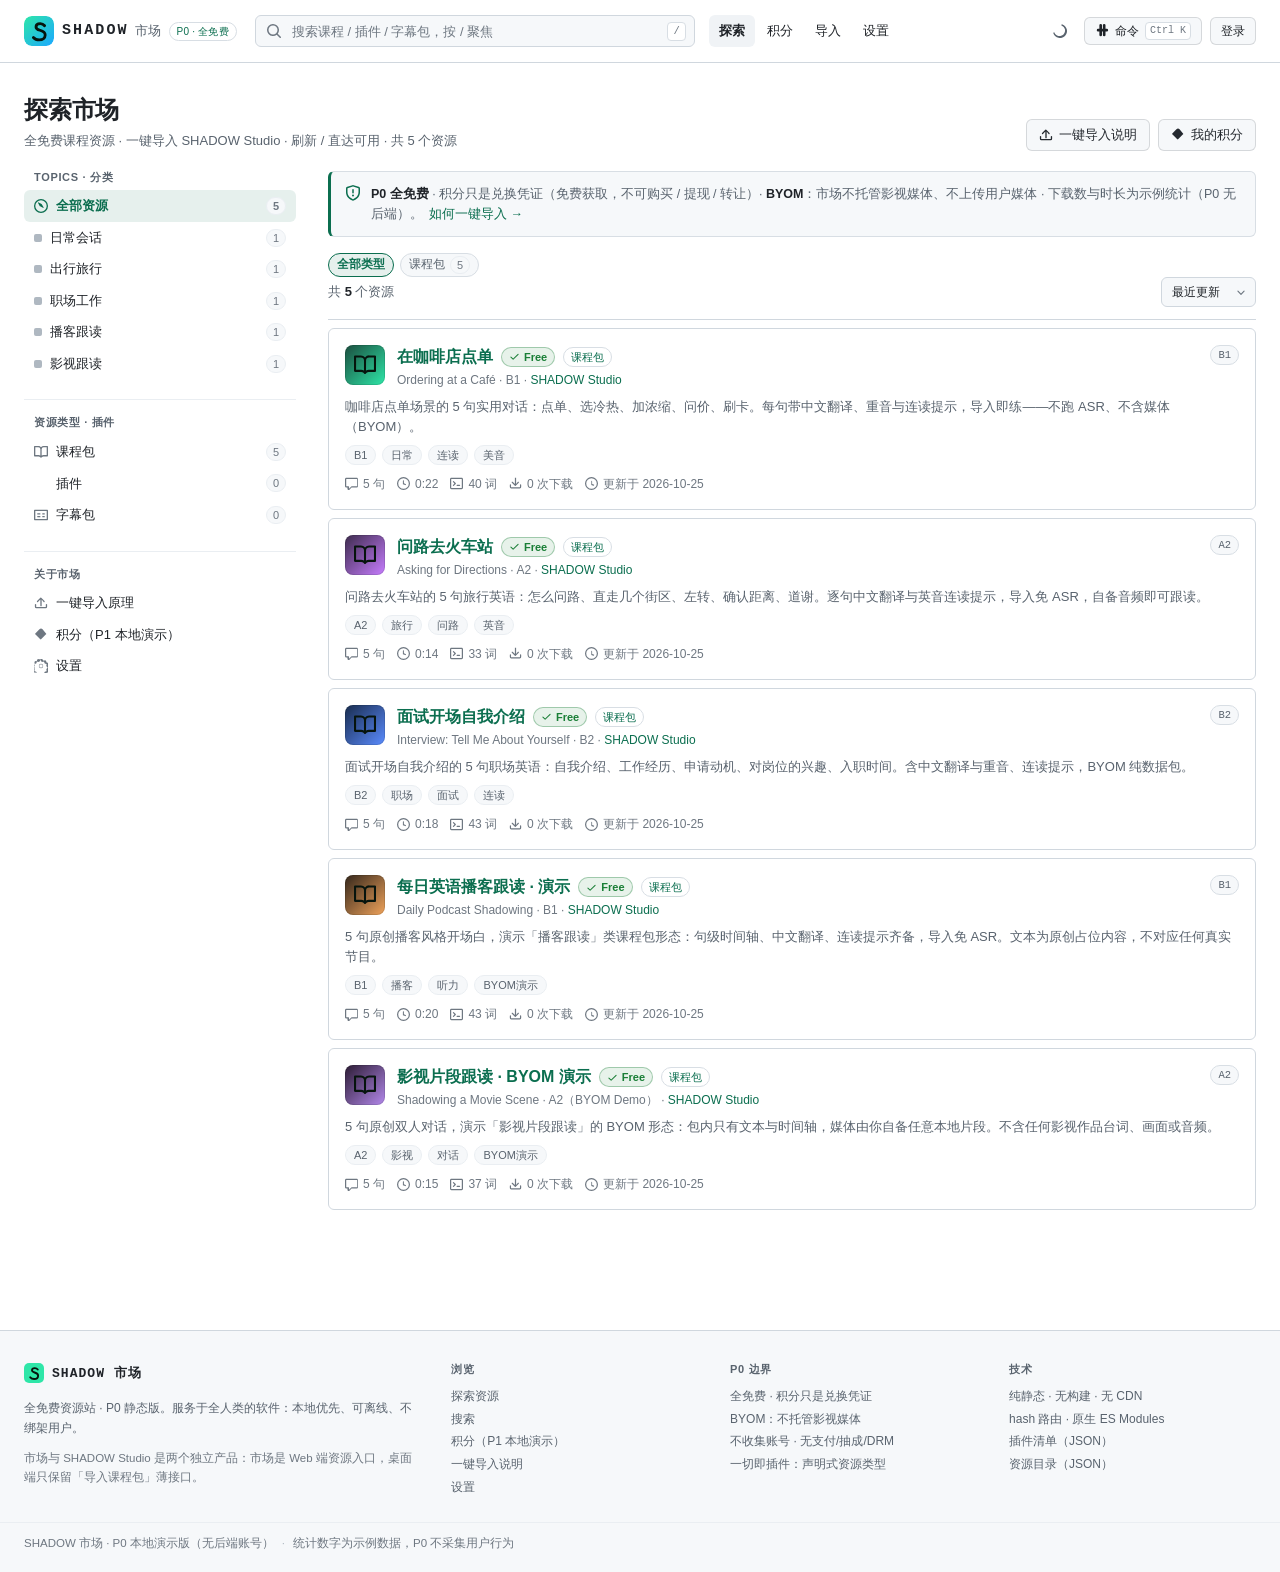
==== index.html @ 5894a4e9 "chore(market): 从 FOLLOWSPEAK master 6056def 迁移市场 P0 种子（独立仓库初始化）" ====
<!doctype html>
<html lang="zh-CN" data-theme="light" data-theme-pref="system">
<head>
  <meta charset="utf-8" />
  <meta name="viewport" content="width=device-width, initial-scale=1" />
  <title>SHADOW 市场 · 全免费课程资源站</title>
  <meta name="description" content="SHADOW 市场 P0：全免费的影子跟读课程包 / 插件 / 字幕包资源站。浏览、搜索、下载 .shadowcourse，一键导入 SHADOW Studio；BYOM 不含媒体；积分仅作兑换凭证，不可购买。" />
  <meta name="color-scheme" content="light dark" />
  <meta name="theme-color" content="#2EE6A8" />
  <link rel="icon" href="data:image/svg+xml,%3Csvg xmlns='http://www.w3.org/2000/svg' viewBox='0 0 32 32'%3E%3Crect width='32' height='32' rx='8' fill='%230d1117'/%3E%3Cpath d='M22 10.4a6 6 0 0 0-4.7-2.2c-2.6 0-4.5 1.4-4.5 3.4 0 2 1.5 2.8 4.2 3.6 3.3.9 5.6 2.1 5.6 5 0 3.2-2.7 5.3-6.4 5.3-2.6 0-4.8-1-6.2-2.6' stroke='%232EE6A8' stroke-width='3' fill='none' stroke-linecap='round'/%3E%3C/svg%3E" />

  <!-- 主题在首屏绘制前应用，避免闪烁（localStorage 无账号、仅本机） -->
  <script>
    (function () {
      var KEY = 'shadow.market.theme.v1';
      var pref = 'system';
      try { pref = localStorage.getItem(KEY) || 'system'; } catch (e) { /* 隐私模式忽略 */ }
      if (pref !== 'light' && pref !== 'dark' && pref !== 'system') pref = 'system';
      var dark = pref === 'dark' || (pref === 'system' && window.matchMedia && window.matchMedia('(prefers-color-scheme: dark)').matches);
      document.documentElement.dataset.theme = dark ? 'dark' : 'light';
      document.documentElement.dataset.themePref = pref;
    })();
  </script>

  <link rel="stylesheet" href="assets/styles/tokens.css" />
  <link rel="stylesheet" href="assets/styles/app.css" />
</head>
<body>
  <a class="skip-link" href="#main">跳到主内容</a>

  <header class="site-header">
    <div class="header-inner">
      <a class="brand" href="#/" aria-label="SHADOW 市场首页">
        <svg class="brand-mark" width="30" height="30" viewBox="0 0 32 32" aria-hidden="true" focusable="false">
          <defs>
            <linearGradient id="brand-grad" x1="0" y1="0" x2="1" y2="1">
              <stop offset="0" stop-color="#2EE6A8" />
              <stop offset="1" stop-color="#1BA8FF" />
            </linearGradient>
          </defs>
          <rect width="32" height="32" rx="8" fill="url(#brand-grad)" />
          <path d="M22 10.4a6 6 0 0 0-4.7-2.2c-2.6 0-4.5 1.4-4.5 3.4 0 2 1.5 2.8 4.2 3.6 3.3.9 5.6 2.1 5.6 5 0 3.2-2.7 5.3-6.4 5.3-2.6 0-4.8-1-6.2-2.6"
                stroke="#06140D" stroke-width="3" fill="none" stroke-linecap="round" />
        </svg>
        <span class="brand-word">SHADOW</span>
        <span class="brand-sub">市场</span>
        <span class="brand-chip">P0 · 全免费</span>
      </a>

      <form class="header-search" id="header-search-form" role="search" novalidate>
        <svg class="header-search-icon" width="16" height="16" viewBox="0 0 16 16" aria-hidden="true" focusable="false">
          <path fill="currentColor" d="M10.68 11.74a6 6 0 0 1-7.922-8.982 6 6 0 0 1 8.982 7.922l3.04 3.04a.749.749 0 0 1-.326 1.275.749.749 0 0 1-.734-.215ZM11.5 7a4.499 4.499 0 1 0-8.997 0A4.499 4.499 0 0 0 11.5 7Z"/>
        </svg>
        <label class="visually-hidden" for="global-search">搜索资源</label>
        <input id="global-search" class="header-search-input" type="search" name="q" placeholder="搜索课程 / 插件 / 字幕包，按 / 聚焦" autocomplete="off" spellcheck="false" data-testid="search-input" aria-describedby="search-kbd-hint" />
        <kbd class="header-search-kbd" id="search-kbd-hint">/</kbd>
      </form>

      <nav class="header-nav" aria-label="主导航">
        <a class="header-nav-link" href="#/" data-nav="home">探索</a>
        <a class="header-nav-link" href="#/points" data-nav="points">积分</a>
        <a class="header-nav-link" href="#/import" data-nav="import">导入</a>
        <a class="header-nav-link" href="#/settings" data-nav="settings">设置</a>
      </nav>

      <div class="header-actions">
        <button class="icon-btn" id="theme-toggle" type="button" title="切换深浅色外观" aria-label="切换深浅色外观" data-testid="theme-toggle"></button>
        <button class="btn btn-sm btn-command" id="open-palette" type="button" title="命令面板 (Ctrl+K)" aria-label="打开命令面板">
          <svg width="14" height="14" viewBox="0 0 16 16" aria-hidden="true" focusable="false"><path fill="currentColor" d="M6.5 0a1.5 1.5 0 0 1 1.5 1.5v4h1v-4A1.5 1.5 0 0 1 10.5 0 1.5 1.5 0 0 1 12 1.5v4h1.5a1.5 1.5 0 0 1 0 3H12v4a1.5 1.5 0 0 1-3 0v-4H8v4a1.5 1.5 0 0 1-3 0v-4H3.5a1.5 1.5 0 0 1 0-3H5v-4A1.5 1.5 0 0 1 6.5 0Z"/></svg>
          <span class="btn-command-label">命令</span>
          <kbd class="btn-kbd">Ctrl K</kbd>
        </button>
        <button class="btn btn-sm btn-login" id="login-btn" type="button" title="P1 将支持账户；当前为匿名设备本地演示">登录</button>
      </div>
    </div>
  </header>

  <div class="global-banner" id="global-banner" role="status" hidden></div>

  <main class="main" id="main" tabindex="-1">
    <div class="view" id="view" aria-live="polite" aria-busy="false"></div>
  </main>

  <footer class="site-footer">
    <div class="footer-inner">
      <div class="footer-brand">
        <a class="footer-brandline" href="#/">
          <svg width="20" height="20" viewBox="0 0 32 32" aria-hidden="true" focusable="false">
            <rect width="32" height="32" rx="8" fill="#2EE6A8" />
            <path d="M22 10.4a6 6 0 0 0-4.7-2.2c-2.6 0-4.5 1.4-4.5 3.4 0 2 1.5 2.8 4.2 3.6 3.3.9 5.6 2.1 5.6 5 0 3.2-2.7 5.3-6.4 5.3-2.6 0-4.8-1-6.2-2.6" stroke="#06140D" stroke-width="3" fill="none" stroke-linecap="round" />
          </svg>
          <span>SHADOW 市场</span>
        </a>
        <p class="footer-note">全免费资源站 · P0 静态版。服务于全人类的软件：本地优先、可离线、不绑架用户。</p>
        <p class="footer-note footer-note-dim">市场与 SHADOW Studio 是两个独立产品：市场是 Web 端资源入口，桌面端只保留「导入课程包」薄接口。</p>
      </div>
      <nav class="footer-col" aria-label="站内链接">
        <h2 class="footer-title">浏览</h2>
        <a href="#/">探索资源</a>
        <a href="#/search?q=">搜索</a>
        <a href="#/points">积分（P1 本地演示）</a>
        <a href="#/import">一键导入说明</a>
        <a href="#/settings">设置</a>
      </nav>
      <div class="footer-col">
        <h2 class="footer-title">P0 边界</h2>
        <span>全免费 · 积分只是兑换凭证</span>
        <span>BYOM：不托管影视媒体</span>
        <span>不收集账号 · 无支付/抽成/DRM</span>
        <span>一切即插件：声明式资源类型</span>
      </div>
      <div class="footer-col">
        <h2 class="footer-title">技术</h2>
        <span>纯静态 · 无构建 · 无 CDN</span>
        <span>hash 路由 · 原生 ES Modules</span>
        <a href="plugins/index.json">插件清单（JSON）</a>
        <a href="data/catalog.json">资源目录（JSON）</a>
      </div>
    </div>
    <div class="footer-bottom">
      <span>SHADOW 市场 · P0 本地演示版（无后端账号）</span>
      <span class="footer-sep">·</span>
      <span>统计数字为示例数据，P0 不采集用户行为</span>
    </div>
  </footer>

  <div class="toast-region" id="toast-region" aria-live="polite" aria-atomic="false"></div>
  <div id="palette-root"></div>
  <div id="modal-root"></div>

  <noscript>
    <div class="noscript">SHADOW 市场需要 JavaScript 才能浏览资源。请启用 JavaScript，或用 <code>node market/serve.mjs</code> 本地启动后访问。</div>
  </noscript>

  <script type="module" src="assets/js/app.js"></script>
</body>
</html>
---- assets/styles/tokens.css ----
/* ==========================================================================
   SHADOW 市场 · Design Tokens
   学习 GitHub 的网页设计逻辑（信息架构 / 中性色阶 / 边框分层 / 14px 基准），
   品牌强调色延续 SHADOW 青绿（#2EE6A8），用 --brand 只在标识/高亮点缀出现，
   正文链接与按钮用可读性更高的 --accent（浅色主题加深、深色主题提亮）。
   ========================================================================== */

:root {
  color-scheme: light;

  /* 品牌 */
  --brand: #2EE6A8;
  --brand-deep: #17a97c;
  --brand-soft: rgba(46, 230, 168, 0.14);
  --accent: #0b6e4f;
  --accent-strong: #08583f;
  --accent-fg: #ffffff;
  --accent-muted: rgba(11, 110, 79, 0.1);

  /* 中性色阶（GitHub 式分层：canvas → subtle → surface → border） */
  --canvas: #ffffff;
  --canvas-subtle: #f6f8fa;
  --canvas-inset: #f0f3f6;
  --surface: #ffffff;
  --surface-2: #f6f8fa;
  --surface-hover: #eef1f4;
  --overlay: rgba(31, 35, 40, 0.48);

  --border: #d0d7de;
  --border-muted: #d8dee4;
  --border-subtle: #eaeef2;
  --border-strong: #afb8c1;

  --fg: #1f2328;
  --fg-muted: #59636e;
  --fg-subtle: #6e7781;
  --fg-on-emphasis: #ffffff;
  --fg-inverse: #ffffff;

  /* 语义色 */
  --success: #1a7f37;
  --success-soft: rgba(26, 127, 55, 0.1);
  --danger: #cf222e;
  --danger-soft: rgba(207, 34, 46, 0.08);
  --danger-border: rgba(207, 34, 46, 0.4);
  --attention: #9a6700;
  --attention-soft: #fff8c5;
  --info: #0969da;
  --info-soft: rgba(9, 105, 218, 0.08);

  /* 强调按钮（浅色主题用深绿底白字，保证 4.5:1 对比度） */
  --btn-primary-bg: #117a58;
  --btn-primary-bg-hover: #0b6347;
  --btn-primary-fg: #ffffff;
  --btn-bg: #f6f8fa;
  --btn-bg-hover: #eef1f4;
  --btn-fg: #24292f;
  --btn-border: rgba(31, 35, 40, 0.15);
  --btn-danger-bg: #cf222e;
  --btn-danger-hover: #a40e26;

  /* 排版 */
  --font-sans: -apple-system, BlinkMacSystemFont, "Segoe UI", "Noto Sans SC", "PingFang SC", "Hiragino Sans GB", "Microsoft YaHei", "Helvetica Neue", Arial, sans-serif;
  --font-mono: "Cascadia Mono", "SFMono-Regular", "SF Mono", Consolas, "Liberation Mono", Menlo, "Noto Sans Mono CJK SC", monospace;
  --font-size-base: 14px;
  --font-size-small: 12px;
  --font-size-xs: 11px;
  --font-size-h1: 26px;
  --font-size-h2: 20px;
  --font-size-h3: 16px;
  --line-height: 1.5;
  --line-height-relaxed: 1.65;

  /* 间距 / 圆角 / 阴影 */
  --space-1: 4px;
  --space-2: 8px;
  --space-3: 12px;
  --space-4: 16px;
  --space-5: 24px;
  --space-6: 32px;
  --space-7: 48px;
  --radius-sm: 4px;
  --radius: 6px;
  --radius-lg: 10px;
  --radius-pill: 999px;
  --shadow-sm: 0 1px 0 rgba(31, 35, 40, 0.04);
  --shadow-card: 0 1px 0 rgba(31, 35, 40, 0.04);
  --shadow-pop: 0 8px 24px rgba(66, 74, 83, 0.16), 0 1px 2px rgba(31, 35, 40, 0.12);
  --shadow-modal: 0 16px 48px rgba(31, 35, 40, 0.28);

  /* 布局 */
  --container: 1280px;
  --header-h: 62px;
  --sidebar-w: 272px;
  --aside-w: 296px;
  --focus-ring: 0 0 0 3px rgba(46, 230, 168, 0.42);
  --focus-ring-accent: 0 0 0 3px rgba(11, 110, 79, 0.25);
  --transition: 120ms ease;
  --z-header: 30;
  --z-toast: 80;
  --z-modal: 90;
  --z-palette: 100;
}

:root[data-theme="dark"] {
  color-scheme: dark;

  --brand: #2EE6A8;
  --brand-deep: #48f0b8;
  --brand-soft: rgba(46, 230, 168, 0.16);
  --accent: #2EE6A8;
  --accent-strong: #7bf2ca;
  --accent-fg: #06140d;
  --accent-muted: rgba(46, 230, 168, 0.1);

  --canvas: #0d1117;
  --canvas-subtle: #010409;
  --canvas-inset: #010409;
  --surface: #161b22;
  --surface-2: #1c2128;
  --surface-hover: #21262d;
  --overlay: rgba(1, 4, 9, 0.72);

  --border: #30363d;
  --border-muted: #3d444d;
  --border-subtle: #21262d;
  --border-strong: #6e7681;

  --fg: #e6edf3;
  --fg-muted: #9198a1;
  --fg-subtle: #7d8590;
  --fg-on-emphasis: #ffffff;

  --success: #3fb950;
  --success-soft: rgba(63, 185, 80, 0.12);
  --danger: #f85149;
  --danger-soft: rgba(248, 81, 73, 0.1);
  --danger-border: rgba(248, 81, 73, 0.4);
  --attention: #d29922;
  --attention-soft: rgba(187, 128, 9, 0.12);
  --info: #58a6ff;
  --info-soft: rgba(56, 139, 253, 0.12);

  --btn-primary-bg: #2EE6A8;
  --btn-primary-bg-hover: #6df0c6;
  --btn-primary-fg: #06140d;
  --btn-bg: #21262d;
  --btn-bg-hover: #30363d;
  --btn-fg: #e6edf3;
  --btn-border: rgba(240, 246, 252, 0.1);
  --btn-danger-bg: #da3633;
  --btn-danger-hover: #f85149;

  --shadow-card: 0 0 0 0 transparent;
  --shadow-pop: 0 8px 24px rgba(1, 4, 9, 0.7), 0 0 0 1px rgba(48, 54, 61, 0.6);
  --shadow-modal: 0 16px 56px rgba(1, 4, 9, 0.85), 0 0 0 1px #30363d;
  --focus-ring: 0 0 0 3px rgba(46, 230, 168, 0.35);
  --focus-ring-accent: 0 0 0 3px rgba(46, 230, 168, 0.3);
}

@media (prefers-reduced-motion: reduce) {
  :root { --transition: 0ms; }
}
---- assets/styles/app.css ----
/* ==========================================================================
   SHADOW 市场 · 应用样式
   信息架构参考 GitHub：中性色分层、细边框、14px 基准、列表式资源卡、
   详情页 Tabs + About 侧栏、设置页左侧分组导航、命令面板、深浅色。
   品牌青绿（--brand）只做标识与高亮点缀，正文强调色用 --accent 保证对比度。
   ========================================================================== */

/* ---------- 基础 ---------- */
*, *::before, *::after { box-sizing: border-box; }

html { -webkit-text-size-adjust: 100%; }

body {
  margin: 0;
  background: var(--canvas);
  color: var(--fg);
  font-family: var(--font-sans);
  font-size: var(--font-size-base);
  line-height: var(--line-height);
  -webkit-font-smoothing: antialiased;
  text-rendering: optimizeLegibility;
  min-height: 100vh;
  display: flex;
  flex-direction: column;
}

h1, h2, h3, h4, h5, h6 { margin: 0; font-weight: 600; line-height: 1.25; }
p { margin: 0; }
ul, ol { margin: 0; }
a { color: var(--accent); text-decoration: none; }
a:hover { text-decoration: underline; }
button, input, select, textarea { font-family: inherit; font-size: inherit; color: inherit; }
button { cursor: pointer; }
img, svg { vertical-align: middle; }
code, pre, kbd, samp { font-family: var(--font-mono); }
hr { border: 0; border-top: 1px solid var(--border); margin: 24px 0; }

:focus-visible {
  outline: 2px solid var(--accent);
  outline-offset: 2px;
  border-radius: 2px;
}
::selection { background: var(--brand-soft); color: var(--fg); }

.visually-hidden {
  position: absolute !important;
  width: 1px; height: 1px;
  padding: 0; margin: -1px;
  overflow: hidden; clip: rect(0 0 0 0);
  white-space: nowrap; border: 0;
}

.skip-link {
  position: fixed;
  left: 12px;
  top: -48px;
  z-index: 200;
  padding: 8px 14px;
  border-radius: var(--radius);
  background: var(--accent);
  color: var(--accent-fg);
  font-size: 13px;
  font-weight: 600;
  transition: top var(--transition);
}
.skip-link:focus { top: 10px; text-decoration: none; }

.mono { font-family: var(--font-mono); }
.muted { color: var(--fg-muted); }
.subtle { color: var(--fg-subtle); }
.nowrap { white-space: nowrap; }
.break { overflow-wrap: anywhere; }
.row { display: flex; align-items: center; gap: 8px; flex-wrap: wrap; }
.spacer { flex: 1 1 auto; }
.stack { display: flex; flex-direction: column; gap: var(--space-3); }
.hidden { display: none !important; }

.kbd {
  display: inline-block;
  min-width: 18px;
  padding: 0 5px;
  border: 1px solid var(--border-muted);
  border-bottom-width: 2px;
  border-radius: var(--radius-sm);
  background: var(--surface-2);
  color: var(--fg-muted);
  font-family: var(--font-mono);
  font-size: 11px;
  line-height: 18px;
  text-align: center;
}

.icon { display: inline-flex; flex: 0 0 auto; }
.icon svg { display: block; }

/* ---------- 顶部导航 ---------- */
.site-header {
  position: sticky;
  top: 0;
  z-index: var(--z-header);
  background: var(--canvas);
  border-bottom: 1px solid var(--border);
}

.header-inner {
  max-width: var(--container);
  margin: 0 auto;
  padding: 0 24px;
  height: var(--header-h);
  display: flex;
  align-items: center;
  gap: 14px;
  min-width: 0;
}

.brand {
  display: flex;
  align-items: center;
  gap: 8px;
  flex: 0 0 auto;
  color: var(--fg);
  text-decoration: none;
  border-radius: var(--radius);
  padding: 4px;
  margin-left: -4px;
}
.brand:hover { text-decoration: none; background: var(--surface-hover); }
.brand-mark { display: block; border-radius: 8px; }
.brand-word {
  font-family: var(--font-mono);
  font-size: 15px;
  font-weight: 700;
  letter-spacing: 0.14em;
}
.brand-sub { font-size: 13px; color: var(--fg-muted); margin-left: -2px; }
.brand-chip {
  font-size: 10px;
  font-weight: 500;
  letter-spacing: 0.02em;
  color: var(--accent);
  border: 1px solid var(--border-muted);
  border-radius: var(--radius-pill);
  padding: 1px 7px;
  white-space: nowrap;
}

.header-search {
  flex: 1 1 300px;
  min-width: 0;
  max-width: 440px;
  display: flex;
  align-items: center;
  gap: 8px;
  height: 32px;
  padding: 0 8px 0 10px;
  border: 1px solid var(--border);
  border-radius: var(--radius);
  background: var(--surface-2);
  transition: border-color var(--transition), background var(--transition), box-shadow var(--transition);
}
.header-search:focus-within {
  border-color: var(--accent);
  background: var(--surface);
  box-shadow: var(--focus-ring-accent);
}
.header-search-icon { color: var(--fg-subtle); flex: 0 0 auto; }
.header-search-input {
  flex: 1 1 auto;
  min-width: 0;
  height: 100%;
  border: 0;
  background: transparent;
  font-size: 13px;
  outline: none;
}
.header-search-input::placeholder { color: var(--fg-subtle); }
.header-search-input::-webkit-search-cancel-button { cursor: pointer; }
.header-search-kbd {
  flex: 0 0 auto;
  border: 1px solid var(--border-muted);
  border-radius: var(--radius-sm);
  padding: 0 5px;
  font-family: var(--font-mono);
  font-size: 10.5px;
  line-height: 17px;
  color: var(--fg-subtle);
  background: var(--surface);
}

.header-nav { display: flex; align-items: center; gap: 2px; flex: 0 0 auto; }
.header-nav-link {
  padding: 6px 10px;
  border-radius: var(--radius);
  font-size: 13px;
  font-weight: 500;
  color: var(--fg);
  text-decoration: none;
  white-space: nowrap;
}
.header-nav-link:hover { background: var(--surface-hover); text-decoration: none; }
.header-nav-link[aria-current="page"] { background: var(--canvas-inset); font-weight: 600; }

.header-actions { display: flex; align-items: center; gap: 8px; margin-left: auto; flex: 0 0 auto; }

.icon-btn {
  display: inline-flex;
  align-items: center;
  justify-content: center;
  width: 32px;
  height: 32px;
  border: 1px solid transparent;
  border-radius: var(--radius);
  background: transparent;
  color: var(--fg-muted);
  transition: background var(--transition), color var(--transition);
}
.icon-btn:hover { background: var(--surface-hover); color: var(--fg); }
.icon-btn[aria-pressed="true"] { color: var(--accent); }

.btn {
  display: inline-flex;
  align-items: center;
  justify-content: center;
  gap: 6px;
  height: 32px;
  padding: 0 12px;
  border: 1px solid var(--btn-border);
  border-radius: var(--radius);
  background: var(--btn-bg);
  color: var(--btn-fg);
  font-size: 13px;
  font-weight: 500;
  line-height: 1;
  text-decoration: none;
  white-space: nowrap;
  transition: background var(--transition), border-color var(--transition), color var(--transition), opacity var(--transition);
  user-select: none;
}
.btn:hover { background: var(--btn-bg-hover); text-decoration: none; }
.btn:active { transform: translateY(0.5px); }
.btn:disabled { opacity: 0.55; cursor: not-allowed; }
.btn svg { flex: 0 0 auto; }

.btn-primary {
  background: var(--btn-primary-bg);
  border-color: transparent;
  color: var(--btn-primary-fg);
  font-weight: 600;
}
.btn-primary:hover { background: var(--btn-primary-bg-hover); }
.btn-danger { background: var(--btn-danger-bg); border-color: transparent; color: #ffffff; font-weight: 600; }
.btn-danger:hover { background: var(--btn-danger-hover); }
.btn-ghost { background: transparent; border-color: transparent; color: var(--accent); }
.btn-ghost:hover { background: var(--accent-muted); }
.btn-sm { height: 28px; padding: 0 10px; font-size: 12px; }
.btn-lg { height: 38px; padding: 0 16px; font-size: 14px; }
.btn-block { width: 100%; }
.btn[aria-busy="true"] { opacity: 0.85; cursor: progress; }
.btn .spinner { width: 13px; height: 13px; border: 2px solid currentColor; border-right-color: transparent; border-radius: 50%; animation: spin 0.7s linear infinite; }
.btn-command { color: var(--fg); }
.btn-kbd {
  border: 1px solid var(--border-muted);
  border-radius: var(--radius-sm);
  padding: 0 4px;
  font-family: var(--font-mono);
  font-size: 10px;
  line-height: 16px;
  color: var(--fg-subtle);
  background: var(--surface);
}
.btn-login { color: var(--fg); }

/* ---------- 全局横幅 ---------- */
.global-banner {
  padding: 8px 24px;
  font-size: 12.5px;
  line-height: 1.5;
  text-align: center;
  color: var(--attention);
  background: var(--attention-soft);
  border-bottom: 1px solid var(--border-subtle);
}
.global-banner strong { font-weight: 600; }
.global-banner code {
  font-size: 11.5px;
  padding: 1px 5px;
  border-radius: var(--radius-sm);
  background: rgba(154, 103, 0, 0.12);
}
.global-banner .banner-action {
  margin-left: 8px;
  border: 1px solid currentColor;
  border-radius: var(--radius-sm);
  background: transparent;
  color: inherit;
  font-size: 11.5px;
  padding: 1px 8px;
}

/* ---------- 主区域 / 容器 ---------- */
.main {
  flex: 1 0 auto;
  width: 100%;
  max-width: var(--container);
  margin: 0 auto;
  padding: 32px 24px 72px;
  min-width: 0;
  outline: none;
}
.view { min-width: 0; }
.view[aria-busy="true"] { cursor: progress; }

.page-head {
  display: flex;
  align-items: flex-end;
  justify-content: space-between;
  gap: 16px;
  flex-wrap: wrap;
  margin-bottom: 20px;
}
.page-title { font-size: 24px; font-weight: 600; letter-spacing: -0.01em; }
.page-title .page-title-count { color: var(--fg-subtle); font-weight: 400; font-size: 15px; margin-left: 8px; }
.page-sub { margin-top: 6px; color: var(--fg-muted); font-size: 13px; max-width: 720px; }
.page-head-actions { display: flex; align-items: center; gap: 8px; flex-wrap: wrap; }

/* ---------- Explore 布局 ---------- */
.explore-grid {
  display: grid;
  grid-template-columns: var(--sidebar-w) minmax(0, 1fr);
  gap: 32px;
  align-items: start;
}
.side-nav { position: sticky; top: calc(var(--header-h) + 20px); min-width: 0; }
.side-group + .side-group { margin-top: 20px; padding-top: 16px; border-top: 1px solid var(--border-subtle); }
.side-title {
  font-size: 11px;
  font-weight: 600;
  letter-spacing: 0.06em;
  text-transform: uppercase;
  color: var(--fg-muted);
  margin: 0 0 6px;
  padding: 0 10px;
}
.side-link {
  display: flex;
  align-items: center;
  gap: 8px;
  padding: 6px 10px;
  border-radius: var(--radius);
  font-size: 13px;
  color: var(--fg);
  text-decoration: none;
  border: 0;
  background: transparent;
  width: 100%;
  text-align: left;
}
.side-link:hover { background: var(--surface-hover); text-decoration: none; }
.side-link[aria-current="page"] { background: var(--accent-muted); color: var(--accent); font-weight: 600; }
.side-link .side-dot { width: 8px; height: 8px; border-radius: 2px; flex: 0 0 auto; }
.side-link .side-icon { color: var(--fg-subtle); display: inline-flex; }
.side-link[aria-current="page"] .side-icon { color: var(--accent); }
.side-count {
  margin-left: auto;
  font-size: 11px;
  color: var(--fg-subtle);
  font-variant-numeric: tabular-nums;
  background: var(--surface-2);
  border: 1px solid var(--border-subtle);
  border-radius: var(--radius-pill);
  padding: 0 6px;
  line-height: 16px;
}

.explore-main { min-width: 0; }

.list-toolbar {
  display: flex;
  align-items: center;
  gap: 12px;
  flex-wrap: wrap;
  padding: 0 0 12px;
  border-bottom: 1px solid var(--border);
  margin-bottom: 4px;
}
.toolbar-count { font-size: 13px; color: var(--fg-muted); }
.toolbar-count strong { color: var(--fg); font-weight: 600; }
.toolbar-spacer { flex: 1 1 auto; }
.chip-list { display: flex; flex-wrap: wrap; gap: 6px; align-items: center; }
.chip {
  display: inline-flex;
  align-items: center;
  gap: 5px;
  height: 24px;
  padding: 0 8px;
  border: 1px solid var(--border-muted);
  border-radius: var(--radius-pill);
  background: var(--surface-2);
  color: var(--fg-muted);
  font-size: 11.5px;
  text-decoration: none;
  white-space: nowrap;
}
.chip:hover { background: var(--surface-hover); color: var(--fg); text-decoration: none; }
.chip[data-active="true"] { border-color: var(--accent); color: var(--accent); background: var(--accent-muted); font-weight: 600; }
.chip .chip-x { display: inline-flex; opacity: 0.7; }
.chip .chip-x:hover { opacity: 1; }
.chip-muted { border-style: dashed; }

.sort-select {
  height: 30px;
  padding: 0 28px 0 10px;
  border: 1px solid var(--border);
  border-radius: var(--radius);
  background: var(--surface-2) url("data:image/svg+xml,%3Csvg xmlns='http://www.w3.org/2000/svg' width='12' height='12' viewBox='0 0 16 16'%3E%3Cpath fill='%236e7781' d='M4.427 6.427 8 10l3.573-3.573a.75.75 0 1 1 1.06 1.06l-4.103 4.103a.75.75 0 0 1-1.06 0L3.367 7.487a.75.75 0 1 1 1.06-1.06Z'/%3E%3C/svg%3E") no-repeat right 8px center;
  font-size: 12px;
  color: var(--fg);
  appearance: none;
  cursor: pointer;
}

.res-list { display: flex; flex-direction: column; gap: 8px; margin-top: 8px; }
.res-list[data-view="grid"] { display: grid; grid-template-columns: repeat(auto-fill, minmax(300px, 1fr)); gap: 12px; }

.res-card {
  position: relative;
  display: flex;
  flex-direction: column;
  gap: 8px;
  min-width: 0;
  padding: 16px;
  border: 1px solid var(--border);
  border-radius: var(--radius);
  background: var(--surface);
  transition: border-color var(--transition), box-shadow var(--transition);
}
.res-card:hover { border-color: var(--border-strong); }
.res-card:focus-within { border-color: var(--accent); box-shadow: 0 0 0 1px var(--accent); }
.res-card-head { display: flex; align-items: flex-start; gap: 12px; min-width: 0; }
.res-icon {
  width: 40px;
  height: 40px;
  flex: 0 0 auto;
  border-radius: 8px;
  display: grid;
  place-items: center;
  color: #06140d;
  box-shadow: inset 0 0 0 1px rgba(6, 20, 13, 0.12);
}
.res-icon svg { width: 22px; height: 22px; }
.res-head-text { min-width: 0; flex: 1 1 auto; }
.res-title-row { display: flex; align-items: center; gap: 8px; flex-wrap: wrap; min-width: 0; }
.res-title {
  font-size: 16px;
  font-weight: 600;
  color: var(--accent);
  text-decoration: none;
  overflow-wrap: anywhere;
}
.res-title:hover { text-decoration: underline; }
.res-sub { margin-top: 2px; font-size: 12px; color: var(--fg-subtle); overflow-wrap: anywhere; }
.res-desc {
  color: var(--fg-muted);
  font-size: 13px;
  line-height: 1.55;
  overflow-wrap: anywhere;
  display: -webkit-box;
  -webkit-line-clamp: 2;
  -webkit-box-orient: vertical;
  overflow: hidden;
}
.res-meta-row {
  display: flex;
  align-items: center;
  gap: 12px;
  flex-wrap: wrap;
  margin-top: 2px;
  font-size: 12px;
  color: var(--fg-subtle);
}
.res-meta { display: inline-flex; align-items: center; gap: 5px; white-space: nowrap; }
.res-meta svg { color: var(--fg-subtle); }
.res-tags { display: flex; flex-wrap: wrap; gap: 6px; min-width: 0; }
.tag {
  display: inline-flex;
  align-items: center;
  height: 20px;
  padding: 0 8px;
  border-radius: var(--radius-pill);
  background: var(--accent-muted);
  color: var(--accent);
  font-size: 11px;
  line-height: 20px;
  text-decoration: none;
  white-space: nowrap;
}
.tag:hover { text-decoration: underline; }
.tag-plain { background: var(--surface-2); color: var(--fg-muted); border: 1px solid var(--border-subtle); }
.tag-plain:hover { text-decoration: none; color: var(--fg); }

.badge {
  display: inline-flex;
  align-items: center;
  gap: 4px;
  height: 20px;
  padding: 0 7px;
  border-radius: var(--radius-pill);
  border: 1px solid var(--border-muted);
  background: var(--surface-2);
  color: var(--fg-muted);
  font-size: 11px;
  font-weight: 500;
  line-height: 18px;
  white-space: nowrap;
  text-decoration: none;
}
.badge-free { border-color: rgba(26, 127, 55, 0.35); background: var(--success-soft); color: var(--success); font-weight: 600; }
.badge-points { border-color: var(--attention); background: var(--attention-soft); color: var(--attention); font-weight: 600; }
.badge-level { font-family: var(--font-mono); font-size: 10.5px; }
.badge-type { color: var(--accent); border-color: var(--border-muted); background: var(--canvas); }
.badge-official { color: var(--accent); border-color: var(--accent); background: var(--accent-muted); }
.badge-demo { border-color: var(--danger-border); background: var(--danger-soft); color: var(--danger); font-weight: 600; }

.res-card-hint { font-size: 11px; color: var(--fg-subtle); }

/* ---------- 骨架屏 / 空状态 / 错误态 ---------- */
@keyframes sk-wave { 0% { background-position: 100% 50%; } 100% { background-position: 0 50%; } }
.sk {
  background: linear-gradient(90deg, var(--surface-2) 25%, var(--surface-hover) 37%, var(--surface-2) 63%);
  background-size: 400% 100%;
  animation: sk-wave 1.4s ease infinite;
  border-radius: var(--radius-sm);
}
.sk-line { height: 12px; margin: 6px 0; }
.sk-card { border: 1px solid var(--border-subtle); border-radius: var(--radius); padding: 16px; display: flex; flex-direction: column; gap: 10px; }
.sk-title { height: 18px; width: 45%; }
.sk-sub { height: 12px; width: 30%; }
.sk-text { height: 12px; width: 92%; }
.sk-text.short { width: 60%; }
.sk-meta { height: 20px; width: 40%; }
.sk-icon { width: 40px; height: 40px; border-radius: 8px; flex: 0 0 auto; }

.state-box {
  border: 1px dashed var(--border-strong);
  border-radius: var(--radius-lg);
  background: var(--surface-2);
  padding: 40px 24px;
  text-align: center;
}
.state-icon {
  width: 46px;
  height: 46px;
  margin: 0 auto 14px;
  border-radius: 12px;
  display: grid;
  place-items: center;
  background: var(--accent-muted);
  color: var(--accent);
}
.state-title { font-size: 16px; font-weight: 600; }
.state-desc { margin-top: 6px; color: var(--fg-muted); font-size: 13px; max-width: 560px; margin-left: auto; margin-right: auto; line-height: 1.6; }
.state-actions { margin-top: 16px; display: flex; gap: 8px; justify-content: center; flex-wrap: wrap; }
.state-detail {
  margin-top: 12px;
  display: inline-block;
  max-width: 100%;
  padding: 8px 10px;
  border-radius: var(--radius);
  background: var(--canvas-inset);
  border: 1px solid var(--border-subtle);
  font-family: var(--font-mono);
  font-size: 11.5px;
  color: var(--fg-subtle);
  text-align: left;
  overflow-wrap: anywhere;
}
.state-inline {
  border: 1px solid var(--danger-border);
  background: var(--danger-soft);
  color: var(--fg);
  border-radius: var(--radius);
  padding: 12px 14px;
  font-size: 13px;
  display: flex;
  gap: 10px;
  align-items: flex-start;
}
.state-inline .state-inline-icon { color: var(--danger); flex: 0 0 auto; margin-top: 1px; }
.state-inline-title { font-weight: 600; }
.state-inline-desc { color: var(--fg-muted); font-size: 12px; margin-top: 2px; overflow-wrap: anywhere; }
.state-inline-actions { margin-top: 8px; display: flex; gap: 8px; flex-wrap: wrap; }

.notice {
  display: flex;
  align-items: flex-start;
  gap: 10px;
  padding: 12px 14px;
  border: 1px solid var(--border-muted);
  border-left: 3px solid var(--accent);
  border-radius: var(--radius);
  background: var(--surface-2);
  color: var(--fg-muted);
  font-size: 12.5px;
  line-height: 1.6;
}
.notice strong { color: var(--fg); }
.notice .notice-icon { color: var(--accent); flex: 0 0 auto; margin-top: 1px; }
.notice-warn { border-left-color: var(--attention); background: var(--attention-soft); color: var(--attention); }
.notice-danger { border-left-color: var(--danger); background: var(--danger-soft); }
.notice code { padding: 1px 5px; border-radius: var(--radius-sm); background: var(--canvas-inset); color: var(--fg); font-size: 11.5px; }

.section-title { font-size: 18px; font-weight: 600; margin: 0 0 4px; }
.section-sub { color: var(--fg-muted); font-size: 13px; margin-bottom: 16px; }
.card {
  border: 1px solid var(--border);
  border-radius: var(--radius);
  background: var(--surface);
  padding: 20px;
}
.card + .card { margin-top: 16px; }
.card-title { font-size: 15px; font-weight: 600; margin: 0 0 4px; }
.card-desc { color: var(--fg-muted); font-size: 12.5px; line-height: 1.6; }

/* ---------- 详情页 ---------- */
.breadcrumb {
  display: flex;
  align-items: center;
  gap: 6px;
  font-size: 12px;
  color: var(--fg-muted);
  flex-wrap: wrap;
  min-width: 0;
}
.breadcrumb a { color: var(--accent); }
.breadcrumb .crumb-sep { color: var(--fg-subtle); }
.breadcrumb .crumb-current { color: var(--fg); font-weight: 500; overflow-wrap: anywhere; }

.repo-head { padding-top: 8px; }
.repo-title-row { display: flex; align-items: flex-start; gap: 14px; margin-top: 10px; min-width: 0; }
.repo-icon {
  width: 48px;
  height: 48px;
  border-radius: 10px;
  display: grid;
  place-items: center;
  flex: 0 0 auto;
  color: #06140d;
  box-shadow: inset 0 0 0 1px rgba(6, 20, 13, 0.12);
}
.repo-icon svg { width: 26px; height: 26px; }
.repo-heading { min-width: 0; }
.repo-title { font-size: 26px; font-weight: 600; letter-spacing: -0.02em; display: flex; align-items: center; gap: 10px; flex-wrap: wrap; overflow-wrap: anywhere; }
.repo-title-badges { display: inline-flex; gap: 6px; flex-wrap: wrap; align-items: center; }
.repo-subtitle { margin-top: 4px; font-size: 15px; color: var(--fg-muted); overflow-wrap: anywhere; }
.repo-description { margin-top: 10px; font-size: 14px; color: var(--fg); max-width: 820px; line-height: 1.6; overflow-wrap: anywhere; }
.repo-actions { display: flex; align-items: center; gap: 8px; flex-wrap: wrap; margin-top: 18px; }
.repo-actions-note { font-size: 12px; color: var(--fg-subtle); }

.tabbar {
  display: flex;
  align-items: stretch;
  gap: 2px;
  margin-top: 24px;
  border-bottom: 1px solid var(--border);
  overflow-x: auto;
  scrollbar-width: none;
}
.tabbar::-webkit-scrollbar { display: none; }
.tab {
  display: inline-flex;
  align-items: center;
  gap: 7px;
  padding: 9px 12px;
  margin-bottom: -1px;
  border: 0;
  border-bottom: 2px solid transparent;
  background: transparent;
  color: var(--fg-muted);
  font-size: 13.5px;
  white-space: nowrap;
  text-decoration: none;
}
.tab:hover { color: var(--fg); border-bottom-color: var(--border-strong); text-decoration: none; }
.tab[aria-selected="true"] { color: var(--fg); border-bottom-color: var(--brand); font-weight: 600; }
.tab .tab-icon { color: var(--fg-subtle); display: inline-flex; }
.tab[aria-selected="true"] .tab-icon { color: var(--accent); }
.tab .tab-count {
  font-size: 11px;
  font-family: var(--font-mono);
  color: var(--fg-subtle);
  background: var(--surface-2);
  border: 1px solid var(--border-subtle);
  border-radius: var(--radius-pill);
  padding: 0 6px;
  line-height: 16px;
}

.detail-grid {
  display: grid;
  grid-template-columns: minmax(0, 1fr) var(--aside-w);
  gap: 32px;
  align-items: start;
  margin-top: 24px;
}
.detail-main { min-width: 0; }
.detail-aside { min-width: 0; position: sticky; top: calc(var(--header-h) + 20px); }
.tab-panel { min-height: 220px; outline: none; }
.tab-panel[hidden] { display: none; }

.panel-toolbar {
  display: flex;
  align-items: center;
  gap: 10px;
  flex-wrap: wrap;
  padding: 12px 0;
  border-bottom: 1px solid var(--border-subtle);
  margin-bottom: 12px;
}
.panel-toolbar-title { font-size: 12px; color: var(--fg-muted); }
.panel-filter {
  height: 28px;
  padding: 0 10px;
  border: 1px solid var(--border);
  border-radius: var(--radius);
  background: var(--surface-2);
  font-size: 12px;
  min-width: 160px;
  flex: 1 1 180px;
  max-width: 280px;
}
.panel-filter:focus { border-color: var(--accent); outline: none; box-shadow: var(--focus-ring-accent); }

.readme-head {
  display: flex;
  align-items: center;
  gap: 8px;
  padding: 8px 0 12px;
  border-bottom: 1px solid var(--border-subtle);
  margin-bottom: 16px;
  color: var(--fg-muted);
  font-size: 12px;
}
.readme-head .mono { color: var(--fg); font-weight: 600; }
.readme-loading { padding: 8px 0; }

/* Markdown（自写安全渲染的样式） */
.md { font-size: 14.5px; line-height: 1.72; color: var(--fg); overflow-wrap: anywhere; }
.md > :first-child { margin-top: 0; }
.md h1, .md h2, .md h3, .md h4 { margin: 26px 0 12px; line-height: 1.3; }
.md h1 { font-size: 24px; padding-bottom: 6px; border-bottom: 1px solid var(--border-subtle); }
.md h2 { font-size: 19px; padding-bottom: 6px; border-bottom: 1px solid var(--border-subtle); }
.md h3 { font-size: 16px; }
.md h4 { font-size: 14px; color: var(--fg-muted); }
.md p { margin: 12px 0; }
.md ul, .md ol { margin: 12px 0; padding-left: 24px; }
.md li { margin: 4px 0; }
.md li > ul, .md li > ol { margin: 4px 0; }
.md blockquote {
  margin: 14px 0;
  padding: 4px 14px;
  border-left: 3px solid var(--border-strong);
  color: var(--fg-muted);
  background: var(--surface-2);
  border-radius: 0 var(--radius) var(--radius) 0;
}
.md code {
  padding: 1.5px 5px;
  border-radius: var(--radius-sm);
  background: var(--canvas-inset);
  border: 1px solid var(--border-subtle);
  font-size: 0.86em;
}
.md pre {
  margin: 14px 0;
  padding: 14px 16px;
  border: 1px solid var(--border);
  border-radius: var(--radius);
  background: var(--canvas-inset);
  overflow-x: auto;
  line-height: 1.55;
}
.md pre code { padding: 0; border: 0; background: transparent; font-size: 12.5px; }
.md a { color: var(--accent); text-decoration: underline; text-underline-offset: 2px; }
.md a:hover { color: var(--accent-strong); }
.md hr { margin: 20px 0; }
.md table { border-collapse: collapse; margin: 14px 0; font-size: 13px; display: block; max-width: 100%; overflow-x: auto; }
.md th, .md td { border: 1px solid var(--border); padding: 6px 12px; text-align: left; }
.md th { background: var(--surface-2); font-weight: 600; }
.md img { max-width: 100%; height: auto; border-radius: var(--radius-sm); }
.md strong { font-weight: 600; }

/* 句子预览 */
.sent-summary { display: flex; gap: 18px; flex-wrap: wrap; font-size: 12px; color: var(--fg-muted); }
.sent-summary b { color: var(--fg); font-variant-numeric: tabular-nums; }
.sent-list { border: 1px solid var(--border); border-radius: var(--radius); overflow: hidden; margin-top: 12px; }
.sent-item {
  display: grid;
  grid-template-columns: 64px minmax(0, 1fr);
  gap: 14px;
  padding: 12px 14px;
  border-bottom: 1px solid var(--border-subtle);
  background: var(--surface);
}
.sent-item:last-child { border-bottom: 0; }
.sent-item:hover { background: var(--surface-2); }
.sent-index { display: flex; flex-direction: column; gap: 4px; align-items: flex-start; }
.sent-time {
  font-family: var(--font-mono);
  font-size: 11px;
  color: var(--accent);
  background: var(--accent-muted);
  border-radius: var(--radius-sm);
  padding: 1px 6px;
  white-space: nowrap;
  font-variant-numeric: tabular-nums;
}
.sent-num { font-family: var(--font-mono); font-size: 10.5px; color: var(--fg-subtle); }
.sent-body { min-width: 0; }
.sent-en { font-size: 15px; font-weight: 500; line-height: 1.5; overflow-wrap: anywhere; }
.sent-en mark { background: var(--brand-soft); color: inherit; border-radius: 2px; padding: 0 1px; }
.sent-zh { margin-top: 3px; color: var(--fg-muted); font-size: 13px; overflow-wrap: anywhere; }
.sent-note {
  margin-top: 6px;
  padding-left: 8px;
  border-left: 2px solid var(--border-muted);
  color: var(--fg-subtle);
  font-size: 12px;
  line-height: 1.55;
}
.sent-note b { color: var(--fg-muted); font-weight: 600; }

/* 文件 / 版本 */
.file-table { width: 100%; border-collapse: collapse; border: 1px solid var(--border); border-radius: var(--radius); overflow: hidden; font-size: 13px; }
.file-table th {
  text-align: left;
  font-size: 11px;
  font-weight: 600;
  letter-spacing: 0.04em;
  text-transform: uppercase;
  color: var(--fg-muted);
  background: var(--surface-2);
  padding: 8px 12px;
  border-bottom: 1px solid var(--border);
}
.file-table td { padding: 9px 12px; border-bottom: 1px solid var(--border-subtle); vertical-align: middle; }
.file-table tr:last-child td { border-bottom: 0; }
.file-table tr:hover td { background: var(--surface-2); }
.file-name { display: inline-flex; align-items: center; gap: 8px; min-width: 0; }
.file-name .file-icon { color: var(--accent); flex: 0 0 auto; }
.file-name code { font-size: 12.5px; overflow-wrap: anywhere; }
.file-size { color: var(--fg-muted); font-family: var(--font-mono); font-size: 11.5px; white-space: nowrap; }
.file-empty { padding: 24px; text-align: center; color: var(--fg-muted); font-size: 13px; }

.version-row {
  display: grid;
  grid-template-columns: 108px minmax(0, 1fr) auto;
  gap: 14px;
  align-items: center;
  padding: 12px 0;
  border-bottom: 1px solid var(--border-subtle);
}
.version-row:last-child { border-bottom: 0; }
.version-tag {
  display: inline-flex;
  align-items: center;
  justify-content: center;
  gap: 4px;
  font-family: var(--font-mono);
  font-size: 12px;
  font-weight: 600;
  color: var(--accent);
  background: var(--accent-muted);
  border: 1px solid var(--border-subtle);
  border-radius: var(--radius-pill);
  padding: 2px 10px;
  justify-self: start;
}
.version-meta { min-width: 0; font-size: 12.5px; color: var(--fg-muted); overflow-wrap: anywhere; }
.version-meta b { color: var(--fg); font-weight: 600; }
.version-date { font-size: 11.5px; color: var(--fg-subtle); white-space: nowrap; font-variant-numeric: tabular-nums; }

/* About 侧栏 */
.aside-card {
  border: 1px solid var(--border);
  border-radius: var(--radius);
  background: var(--surface);
  padding: 16px;
  margin-bottom: 16px;
}
.aside-card:last-child { margin-bottom: 0; }
.aside-title {
  font-size: 11px;
  font-weight: 600;
  letter-spacing: 0.06em;
  text-transform: uppercase;
  color: var(--fg-muted);
  margin: 0 0 10px;
}
.aside-desc { font-size: 13px; color: var(--fg-muted); line-height: 1.6; margin-bottom: 12px; overflow-wrap: anywhere; }
.aside-row { display: flex; gap: 10px; align-items: baseline; padding: 5px 0; font-size: 12.5px; min-width: 0; }
.aside-row .aside-k { flex: 0 0 72px; color: var(--fg-subtle); font-size: 12px; }
.aside-row .aside-v { min-width: 0; color: var(--fg); overflow-wrap: anywhere; }
.aside-row .aside-v a { color: var(--accent); }
.aside-tags { display: flex; flex-wrap: wrap; gap: 6px; margin: 6px 0 12px; }
.stat-grid { display: grid; grid-template-columns: repeat(3, minmax(0, 1fr)); gap: 8px; margin-top: 10px; }
.stat-cell { border: 1px solid var(--border-subtle); background: var(--surface-2); border-radius: var(--radius); padding: 8px 6px; text-align: center; min-width: 0; }
.stat-num { font-size: 17px; font-weight: 600; font-variant-numeric: tabular-nums; line-height: 1.2; }
.stat-label { font-size: 10.5px; color: var(--fg-muted); margin-top: 2px; }
.aside-link { display: inline-flex; align-items: center; gap: 5px; font-size: 12.5px; color: var(--accent); }
.aside-license { font-family: var(--font-mono); font-size: 11.5px; }
.byom-chip { display: inline-flex; align-items: center; gap: 5px; font-size: 11.5px; color: var(--success); background: var(--success-soft); border: 1px solid rgba(26, 127, 55, 0.3); border-radius: var(--radius-pill); padding: 2px 9px; }

/* 详情页顶部数字 */
.repo-metrics { display: flex; align-items: center; gap: 14px; flex-wrap: wrap; margin-top: 10px; font-size: 12px; color: var(--fg-subtle); }
.repo-metrics .res-meta { font-size: 12px; }

/* 作者页 */
.creator-head {
  display: flex;
  align-items: center;
  gap: 20px;
  padding: 24px;
  border: 1px solid var(--border);
  border-radius: var(--radius-lg);
  background: var(--surface);
  flex-wrap: wrap;
}
.avatar {
  border-radius: 50%;
  display: grid;
  place-items: center;
  color: #06140d;
  font-weight: 700;
  flex: 0 0 auto;
  box-shadow: inset 0 0 0 1px rgba(6, 20, 13, 0.14);
  letter-spacing: 0.02em;
}
.avatar-xl { width: 84px; height: 84px; font-size: 28px; }
.avatar-md { width: 40px; height: 40px; font-size: 15px; }
.avatar-sm { width: 22px; height: 22px; font-size: 10px; }
.creator-body { min-width: 0; flex: 1 1 320px; }
.creator-name { font-size: 24px; font-weight: 600; display: flex; align-items: center; gap: 10px; flex-wrap: wrap; }
.creator-handle { font-family: var(--font-mono); font-size: 13px; color: var(--fg-subtle); margin-top: 2px; }
.creator-bio { margin-top: 8px; color: var(--fg-muted); font-size: 13.5px; max-width: 720px; line-height: 1.6; }
.creator-stats { display: flex; gap: 20px; margin-top: 12px; flex-wrap: wrap; }
.creator-stat { font-size: 12.5px; color: var(--fg-muted); }
.creator-stat b { color: var(--fg); font-weight: 600; }
.creator-meta { display: flex; gap: 16px; flex-wrap: wrap; margin-top: 8px; font-size: 12px; color: var(--fg-subtle); }

/* ---------- 设置页 ---------- */
.settings-grid {
  display: grid;
  grid-template-columns: 224px minmax(0, 1fr);
  gap: 40px;
  align-items: start;
}
.settings-nav { position: sticky; top: calc(var(--header-h) + 20px); min-width: 0; }
.settings-nav a {
  display: flex;
  align-items: center;
  gap: 8px;
  padding: 6px 10px;
  border-left: 2px solid transparent;
  border-radius: 0 var(--radius) var(--radius) 0;
  font-size: 13px;
  color: var(--fg);
  text-decoration: none;
}
.settings-nav a:hover { background: var(--surface-hover); text-decoration: none; }
.settings-nav a[aria-current="true"] { border-left-color: var(--brand); background: var(--accent-muted); color: var(--accent); font-weight: 600; }
.settings-nav a .side-icon { color: var(--fg-subtle); display: inline-flex; }
.settings-nav a[aria-current="true"] .side-icon { color: var(--accent); }
.settings-nav .nav-danger { color: var(--danger); }
.settings-nav .nav-danger .side-icon { color: var(--danger); }
.settings-main { min-width: 0; }
.settings-section { margin-bottom: 44px; scroll-margin-top: calc(var(--header-h) + 20px); }
.settings-section:last-child { margin-bottom: 0; }
.settings-section-head { padding-bottom: 10px; border-bottom: 1px solid var(--border); margin-bottom: 4px; }
.settings-section-title { font-size: 20px; font-weight: 600; }
.settings-section-desc { margin-top: 4px; font-size: 12.5px; color: var(--fg-muted); }
.setting-row {
  display: grid;
  grid-template-columns: minmax(0, 1fr) minmax(200px, auto);
  gap: 24px;
  align-items: start;
  padding: 16px 0;
  border-bottom: 1px solid var(--border-subtle);
}
.setting-row:last-child { border-bottom: 0; }
.setting-label { font-size: 13.5px; font-weight: 600; }
.setting-desc { margin-top: 4px; font-size: 12px; color: var(--fg-muted); line-height: 1.55; max-width: 560px; }
.setting-control { display: flex; align-items: center; justify-content: flex-end; gap: 8px; flex-wrap: wrap; min-width: 0; }
.setting-control select,
.setting-control input[type="text"],
.setting-control .field {
  height: 30px;
  padding: 0 10px;
  border: 1px solid var(--border);
  border-radius: var(--radius);
  background: var(--surface-2);
  font-size: 12.5px;
  min-width: 160px;
  max-width: 100%;
}
.setting-control .field-readonly {
  font-family: var(--font-mono);
  font-size: 11.5px;
  color: var(--fg-muted);
  display: inline-flex;
  align-items: center;
  height: 30px;
  padding: 0 10px;
  border: 1px solid var(--border-subtle);
  border-radius: var(--radius);
  background: var(--canvas-inset);
  max-width: 260px;
  overflow: hidden;
  text-overflow: ellipsis;
  white-space: nowrap;
}
.radio-group { display: inline-flex; border: 1px solid var(--border); border-radius: var(--radius); overflow: hidden; }
.radio-group label {
  position: relative;
  display: inline-flex;
  align-items: center;
  gap: 6px;
  padding: 5px 12px;
  font-size: 12.5px;
  color: var(--fg-muted);
  border-right: 1px solid var(--border);
  cursor: pointer;
  background: var(--surface-2);
}
.radio-group label:last-child { border-right: 0; }
.radio-group input { position: absolute; opacity: 0; width: 1px; height: 1px; }
.radio-group label:has(input:checked) { background: var(--accent-muted); color: var(--accent); font-weight: 600; }
.radio-group label:focus-within { outline: 2px solid var(--accent); outline-offset: -2px; }
.switch {
  position: relative;
  width: 40px;
  height: 22px;
  flex: 0 0 auto;
  border-radius: var(--radius-pill);
  border: 1px solid var(--border-strong);
  background: var(--surface-2);
  padding: 0;
  transition: background var(--transition), border-color var(--transition);
}
.switch::after {
  content: "";
  position: absolute;
  left: 2px;
  top: 2px;
  width: 16px;
  height: 16px;
  border-radius: 50%;
  background: var(--fg-subtle);
  transition: transform var(--transition), background var(--transition);
}
.switch[aria-checked="true"] { background: var(--btn-primary-bg); border-color: transparent; }
.switch[aria-checked="true"]::after { transform: translateX(18px); background: var(--btn-primary-fg); }
.switch:focus-visible { outline: 2px solid var(--accent); outline-offset: 2px; }

.danger-zone {
  border: 1px solid var(--danger-border);
  border-radius: var(--radius);
  padding: 16px;
  background: var(--danger-soft);
}
.danger-zone .setting-row { border-bottom-color: var(--danger-border); }
.danger-zone .setting-row:last-child { border-bottom: 0; padding-bottom: 0; }
.danger-zone .setting-row:first-child { padding-top: 0; }
.input-inline { display: flex; align-items: center; gap: 6px; flex-wrap: wrap; justify-content: flex-end; }

/* ---------- 积分页 ---------- */
.demo-banner {
  display: flex;
  align-items: flex-start;
  gap: 10px;
  padding: 12px 14px;
  border-radius: var(--radius);
  border: 1px solid var(--attention);
  background: var(--attention-soft);
  color: var(--attention);
  font-size: 12.5px;
  line-height: 1.6;
  margin-bottom: 20px;
}
.demo-banner strong { font-weight: 700; }
.demo-banner .demo-icon { flex: 0 0 auto; margin-top: 1px; }

.points-grid { display: grid; grid-template-columns: minmax(0, 1.35fr) minmax(0, 1fr); gap: 16px; align-items: start; }
.points-balance-card {
  position: relative;
  border: 1px solid var(--border);
  border-radius: var(--radius-lg);
  background:
    radial-gradient(120% 140% at 0% 0%, var(--brand-soft) 0%, transparent 55%),
    var(--surface);
  padding: 22px;
  overflow: hidden;
}
.points-balance-label { font-size: 12px; color: var(--fg-muted); display: flex; align-items: center; gap: 6px; }
.points-balance-num {
  font-size: 46px;
  font-weight: 700;
  line-height: 1.1;
  letter-spacing: -0.03em;
  font-variant-numeric: tabular-nums;
  margin: 6px 0 2px;
  background: linear-gradient(120deg, var(--accent), var(--brand));
  -webkit-background-clip: text;
  background-clip: text;
  color: transparent;
}
.points-balance-unit { font-size: 14px; color: var(--fg-muted); font-weight: 500; margin-left: 4px; }
.points-balance-meta { font-size: 12px; color: var(--fg-subtle); margin-top: 4px; }
.points-actions { display: flex; gap: 8px; flex-wrap: wrap; margin-top: 16px; }
.points-action-card {
  border: 1px solid var(--border);
  border-radius: var(--radius-lg);
  background: var(--surface);
  padding: 16px;
}
.points-action-title { font-size: 13.5px; font-weight: 600; display: flex; align-items: center; gap: 6px; }
.points-action-desc { font-size: 12px; color: var(--fg-muted); margin-top: 4px; line-height: 1.55; }
.points-action-row { display: flex; align-items: center; justify-content: space-between; gap: 10px; margin-top: 12px; }
.points-rule-list { margin: 8px 0 0; padding-left: 18px; font-size: 12px; color: var(--fg-muted); line-height: 1.7; }
.points-rule-list li { margin: 2px 0; }
.points-rule-list b { color: var(--fg); }
.points-section { margin-top: 28px; }
.points-section-title { font-size: 17px; font-weight: 600; margin: 0 0 4px; }
.points-section-sub { font-size: 12.5px; color: var(--fg-muted); margin-bottom: 12px; }

.ledger-table { width: 100%; border-collapse: collapse; font-size: 13px; border: 1px solid var(--border); border-radius: var(--radius); overflow: hidden; }
.ledger-table th {
  text-align: left;
  font-size: 11px;
  text-transform: uppercase;
  letter-spacing: 0.04em;
  color: var(--fg-muted);
  background: var(--surface-2);
  padding: 8px 12px;
  border-bottom: 1px solid var(--border);
  font-weight: 600;
}
.ledger-table td { padding: 9px 12px; border-bottom: 1px solid var(--border-subtle); }
.ledger-table tr:last-child td { border-bottom: 0; }
.ledger-table .num { font-family: var(--font-mono); font-variant-numeric: tabular-nums; white-space: nowrap; text-align: right; }
.ledger-amount-plus { color: var(--success); font-weight: 600; }
.ledger-amount-minus { color: var(--danger); font-weight: 600; }
.ledger-time { color: var(--fg-subtle); font-size: 11.5px; white-space: nowrap; font-variant-numeric: tabular-nums; }
.ledger-reason { color: var(--fg); }
.ledger-empty { padding: 28px; text-align: center; color: var(--fg-muted); font-size: 13px; }
.my-resources { display: flex; flex-direction: column; gap: 8px; }
.my-resource {
  display: flex;
  align-items: center;
  gap: 12px;
  padding: 10px 12px;
  border: 1px solid var(--border);
  border-radius: var(--radius);
  background: var(--surface);
  min-width: 0;
}
.my-resource-body { min-width: 0; flex: 1 1 auto; }
.my-resource-title { font-weight: 600; font-size: 13.5px; color: var(--accent); }
.my-resource-meta { font-size: 11.5px; color: var(--fg-subtle); margin-top: 2px; }
.points-note { margin-top: 12px; font-size: 11.5px; color: var(--fg-subtle); line-height: 1.6; }

/* ---------- 导入页 ---------- */
.import-grid { display: grid; grid-template-columns: minmax(0, 1.4fr) minmax(0, 1fr); gap: 24px; align-items: start; }
.steps { counter-reset: step; list-style: none; padding: 0; margin: 16px 0 0; display: flex; flex-direction: column; gap: 12px; }
.steps li {
  display: grid;
  grid-template-columns: 30px minmax(0, 1fr);
  gap: 12px;
  align-items: start;
  padding: 14px;
  border: 1px solid var(--border);
  border-radius: var(--radius);
  background: var(--surface);
}
.steps li::before {
  counter-increment: step;
  content: counter(step);
  display: grid;
  place-items: center;
  width: 30px;
  height: 30px;
  border-radius: 50%;
  background: var(--accent-muted);
  color: var(--accent);
  font-family: var(--font-mono);
  font-size: 13px;
  font-weight: 700;
}
.step-title { font-size: 13.5px; font-weight: 600; }
.step-desc { margin-top: 3px; font-size: 12.5px; color: var(--fg-muted); line-height: 1.6; overflow-wrap: anywhere; }
.step-desc code { padding: 1px 5px; border-radius: var(--radius-sm); background: var(--canvas-inset); font-size: 11.5px; }
.code-block {
  margin: 10px 0 0;
  padding: 12px 14px;
  border: 1px solid var(--border);
  border-radius: var(--radius);
  background: var(--canvas-inset);
  font-family: var(--font-mono);
  font-size: 12px;
  line-height: 1.6;
  overflow-x: auto;
  white-space: pre;
  color: var(--fg-muted);
}
.copy-field {
  display: flex;
  align-items: center;
  gap: 8px;
  padding: 8px 10px;
  border: 1px solid var(--border);
  border-radius: var(--radius);
  background: var(--canvas-inset);
  min-width: 0;
}
.copy-field code { flex: 1 1 auto; min-width: 0; font-size: 11.5px; overflow: hidden; text-overflow: ellipsis; white-space: nowrap; color: var(--fg-muted); }
.probe-status {
  display: flex;
  align-items: center;
  gap: 10px;
  padding: 12px 14px;
  border: 1px solid var(--border);
  border-radius: var(--radius);
  background: var(--surface-2);
  font-size: 13px;
  flex-wrap: wrap;
}
.probe-dot { width: 9px; height: 9px; border-radius: 50%; background: var(--fg-subtle); flex: 0 0 auto; }
.probe-dot[data-state="ok"] { background: var(--success); box-shadow: 0 0 0 3px var(--success-soft); }
.probe-dot[data-state="fail"] { background: var(--attention); box-shadow: 0 0 0 3px var(--attention-soft); }
.probe-dot[data-state="loading"] { background: var(--info); animation: pulse 1s ease-in-out infinite; }
.probe-text { flex: 1 1 240px; min-width: 0; }
.probe-hint { font-size: 11.5px; color: var(--fg-subtle); margin-top: 2px; }
@keyframes pulse { 0%, 100% { opacity: 0.4; } 50% { opacity: 1; } }

/* ---------- 404 ---------- */
.notfound { text-align: center; padding: 64px 16px 48px; }
.notfound-code {
  font-family: var(--font-mono);
  font-size: clamp(64px, 12vw, 120px);
  font-weight: 700;
  line-height: 1;
  letter-spacing: -0.04em;
  background: linear-gradient(120deg, var(--brand), var(--accent));
  -webkit-background-clip: text;
  background-clip: text;
  color: transparent;
}
.notfound-title { font-size: 24px; font-weight: 600; margin-top: 12px; }
.notfound-desc { color: var(--fg-muted); font-size: 13.5px; margin: 8px auto 0; max-width: 480px; line-height: 1.6; }
.notfound-actions { display: flex; gap: 8px; justify-content: center; flex-wrap: wrap; margin-top: 20px; }
.notfound-links { margin-top: 32px; font-size: 12.5px; color: var(--fg-subtle); }
.notfound-links a { margin: 0 6px; }

/* ---------- 命令面板 ---------- */
.palette-backdrop {
  position: fixed;
  inset: 0;
  z-index: var(--z-palette);
  background: var(--overlay);
  display: flex;
  align-items: flex-start;
  justify-content: center;
  padding: min(12vh, 120px) 16px 16px;
  animation: fade-in 120ms ease;
}
.palette {
  width: min(620px, 100%);
  max-height: min(70vh, 560px);
  display: flex;
  flex-direction: column;
  background: var(--surface);
  border: 1px solid var(--border-muted);
  border-radius: var(--radius-lg);
  box-shadow: var(--shadow-modal);
  overflow: hidden;
}
.palette-input-row { display: flex; align-items: center; gap: 10px; padding: 12px 14px; border-bottom: 1px solid var(--border); }
.palette-input-row .icon { color: var(--fg-subtle); }
.palette-input {
  flex: 1 1 auto;
  min-width: 0;
  border: 0;
  background: transparent;
  color: var(--fg);
  font-size: 15px;
  outline: none;
  padding: 4px 0;
}
.palette-input::placeholder { color: var(--fg-subtle); }
.palette-esc { flex: 0 0 auto; }
.palette-list { overflow-y: auto; padding: 6px; flex: 1 1 auto; }
.palette-group { padding: 4px 0; }
.palette-group-label { padding: 6px 10px 4px; font-size: 10.5px; font-weight: 600; letter-spacing: 0.06em; text-transform: uppercase; color: var(--fg-subtle); }
.palette-item {
  display: flex;
  align-items: center;
  gap: 10px;
  width: 100%;
  padding: 8px 10px;
  border: 0;
  border-radius: var(--radius);
  background: transparent;
  color: var(--fg);
  font-size: 13.5px;
  text-align: left;
  cursor: pointer;
  min-width: 0;
}
.palette-item:hover { background: var(--surface-hover); }
.palette-item[data-active="true"] { background: var(--accent-muted); color: var(--accent); }
.palette-item .palette-item-icon { color: var(--fg-subtle); flex: 0 0 auto; display: inline-flex; }
.palette-item[data-active="true"] .palette-item-icon { color: var(--accent); }
.palette-item-text { flex: 1 1 auto; min-width: 0; overflow: hidden; text-overflow: ellipsis; white-space: nowrap; }
.palette-item-hint { flex: 0 0 auto; font-size: 11px; color: var(--fg-subtle); max-width: 45%; overflow: hidden; text-overflow: ellipsis; white-space: nowrap; }
.palette-empty { padding: 28px 16px; text-align: center; color: var(--fg-muted); font-size: 13px; }
.palette-foot { display: flex; align-items: center; gap: 14px; flex-wrap: wrap; padding: 8px 14px; border-top: 1px solid var(--border); font-size: 11px; color: var(--fg-subtle); }
.palette-foot .kbd { margin-right: 4px; }

/* ---------- 模态框 ---------- */
.modal-backdrop {
  position: fixed;
  inset: 0;
  z-index: var(--z-modal);
  background: var(--overlay);
  display: flex;
  align-items: center;
  justify-content: center;
  padding: 20px;
  animation: fade-in 120ms ease;
}
.modal {
  width: min(560px, 100%);
  max-height: min(84vh, 720px);
  display: flex;
  flex-direction: column;
  background: var(--surface);
  border: 1px solid var(--border-muted);
  border-radius: var(--radius-lg);
  box-shadow: var(--shadow-modal);
  overflow: hidden;
}
.modal-head { display: flex; align-items: flex-start; gap: 10px; padding: 16px 18px 10px; border-bottom: 1px solid var(--border-subtle); }
.modal-title { font-size: 16px; font-weight: 600; flex: 1 1 auto; }
.modal-body { padding: 16px 18px; overflow-y: auto; font-size: 13px; line-height: 1.65; color: var(--fg-muted); }
.modal-body p + p { margin-top: 8px; }
.modal-body strong { color: var(--fg); }
.modal-foot { display: flex; align-items: center; justify-content: flex-end; gap: 8px; padding: 12px 18px; border-top: 1px solid var(--border); flex-wrap: wrap; }
.modal-foot .spacer { flex: 1 1 auto; }
.modal .steps { margin-top: 8px; }
@keyframes fade-in { from { opacity: 0; } to { opacity: 1; } }

/* ---------- Toast ---------- */
.toast-region { position: fixed; right: 16px; bottom: 16px; z-index: var(--z-toast); display: flex; flex-direction: column; gap: 8px; width: min(400px, calc(100vw - 32px)); pointer-events: none; }
.toast {
  pointer-events: auto;
  display: flex;
  align-items: flex-start;
  gap: 9px;
  padding: 10px 12px;
  border: 1px solid var(--border);
  border-left: 3px solid var(--accent);
  border-radius: var(--radius);
  background: var(--surface);
  color: var(--fg);
  box-shadow: var(--shadow-pop);
  font-size: 13px;
  line-height: 1.5;
  animation: toast-in 140ms ease;
}
.toast[data-kind="error"] { border-left-color: var(--danger); }
.toast[data-kind="warn"] { border-left-color: var(--attention); }
.toast-icon { flex: 0 0 auto; margin-top: 1px; color: var(--accent); }
.toast[data-kind="error"] .toast-icon { color: var(--danger); }
.toast[data-kind="warn"] .toast-icon { color: var(--attention); }
.toast-text { flex: 1 1 auto; min-width: 0; overflow-wrap: anywhere; }
.toast-close { flex: 0 0 auto; border: 0; background: transparent; color: var(--fg-subtle); padding: 0 2px; font-size: 15px; line-height: 1; }
.toast-close:hover { color: var(--fg); }
@keyframes toast-in { from { opacity: 0; transform: translateY(6px); } to { opacity: 1; transform: none; } }

/* ---------- 页脚 ---------- */
.site-footer { margin-top: 48px; border-top: 1px solid var(--border); background: var(--canvas-subtle); }
.footer-inner {
  max-width: var(--container);
  margin: 0 auto;
  padding: 32px 24px 24px;
  display: grid;
  grid-template-columns: minmax(0, 1.6fr) repeat(3, minmax(0, 1fr));
  gap: 32px;
}
.footer-brandline { display: inline-flex; align-items: center; gap: 8px; font-family: var(--font-mono); font-size: 13px; font-weight: 700; letter-spacing: 0.08em; color: var(--fg); text-decoration: none; }
.footer-brandline:hover { text-decoration: none; color: var(--accent); }
.footer-note { margin-top: 10px; font-size: 12px; line-height: 1.65; color: var(--fg-muted); }
.footer-note-dim { color: var(--fg-subtle); font-size: 11.5px; }
.footer-title { font-size: 11px; font-weight: 600; letter-spacing: 0.06em; text-transform: uppercase; color: var(--fg-muted); margin: 0 0 8px; }
.footer-col a, .footer-col span { display: block; font-size: 12px; color: var(--fg-muted); padding: 2px 0; text-decoration: none; line-height: 1.55; }
.footer-col a:hover { color: var(--accent); text-decoration: underline; }
.footer-bottom {
  max-width: var(--container);
  margin: 0 auto;
  padding: 12px 24px 20px;
  border-top: 1px solid var(--border-subtle);
  font-size: 11.5px;
  color: var(--fg-subtle);
  display: flex;
  gap: 8px;
  flex-wrap: wrap;
}
.footer-sep { color: var(--border-strong); }

.noscript { padding: 24px; text-align: center; font-size: 14px; color: var(--danger); }

/* ---------- 响应式 ---------- */
@media (max-width: 1240px) {
  .btn-kbd { display: none; }
  .brand-chip { display: none; }
}
@media (max-width: 1120px) {
  .brand-sub { display: none; }
  .header-inner { gap: 10px; }
  .header-search { max-width: 360px; flex-basis: 240px; }
}
@media (max-width: 1000px) {
  .header-nav { display: none; }
  .explore-grid { grid-template-columns: minmax(0, 1fr); gap: 16px; }
  .side-nav { position: static; display: flex; flex-wrap: wrap; gap: 8px; align-items: center; padding: 10px 0; border-bottom: 1px solid var(--border-subtle); }
  .side-group { margin: 0 !important; padding: 0 !important; border: 0 !important; display: flex; flex-wrap: wrap; gap: 6px; align-items: center; }
  .side-title { display: none; }
  .side-link { width: auto; border: 1px solid var(--border-muted); border-radius: var(--radius-pill); padding: 4px 10px; background: var(--surface-2); font-size: 12px; }
  .side-link[aria-current="page"] { border-color: var(--accent); }
  .side-count { background: transparent; border: 0; padding: 0; }
  .detail-grid { grid-template-columns: minmax(0, 1fr); }
  .detail-aside { position: static; }
  .settings-grid { grid-template-columns: minmax(0, 1fr); gap: 20px; }
  .settings-nav { position: static; display: flex; flex-wrap: wrap; gap: 4px; padding-bottom: 8px; border-bottom: 1px solid var(--border-subtle); }
  .settings-nav a { border-left: 0; border-radius: var(--radius-pill); padding: 4px 10px; border: 1px solid var(--border-muted); background: var(--surface-2); font-size: 12px; }
  .settings-nav a[aria-current="true"] { border-color: var(--accent); }
  .points-grid { grid-template-columns: minmax(0, 1fr); }
  .import-grid { grid-template-columns: minmax(0, 1fr); }
  .footer-inner { grid-template-columns: minmax(0, 1.4fr) repeat(3, minmax(0, 1fr)); gap: 20px; }
}
@media (max-width: 820px) {
  .main { padding: 24px 16px 56px; }
  .header-inner { padding: 0 16px; }
  .footer-inner { grid-template-columns: minmax(0, 1fr) minmax(0, 1fr); }
  .creator-head { padding: 18px; gap: 14px; }
  .res-list[data-view="grid"] { grid-template-columns: minmax(0, 1fr); }
  .repo-title { font-size: 22px; }
  .setting-row { grid-template-columns: minmax(0, 1fr); gap: 10px; }
  .setting-control { justify-content: flex-start; }
  .stats-grid, .stat-grid { grid-template-columns: repeat(3, minmax(0, 1fr)); }
}
@media (max-width: 640px) {
  .header-search { flex-basis: auto; max-width: none; }
  .header-actions .btn-command-label { display: none; }
  .btn-login { display: none; }
  .brand-word { font-size: 13px; }
  .page-title { font-size: 20px; }
  .footer-inner { grid-template-columns: minmax(0, 1fr); gap: 18px; }
  .version-row { grid-template-columns: 90px minmax(0, 1fr); }
  .version-row .version-date { display: none; }
  .sent-item { grid-template-columns: 54px minmax(0, 1fr); gap: 10px; }
  .points-balance-num { font-size: 38px; }
  .palette-backdrop { padding-top: 8vh; }
}

@media (prefers-reduced-motion: reduce) {
  *, *::before, *::after { animation-duration: 0.001ms !important; animation-iteration-count: 1 !important; transition-duration: 0.001ms !important; scroll-behavior: auto !important; }
}
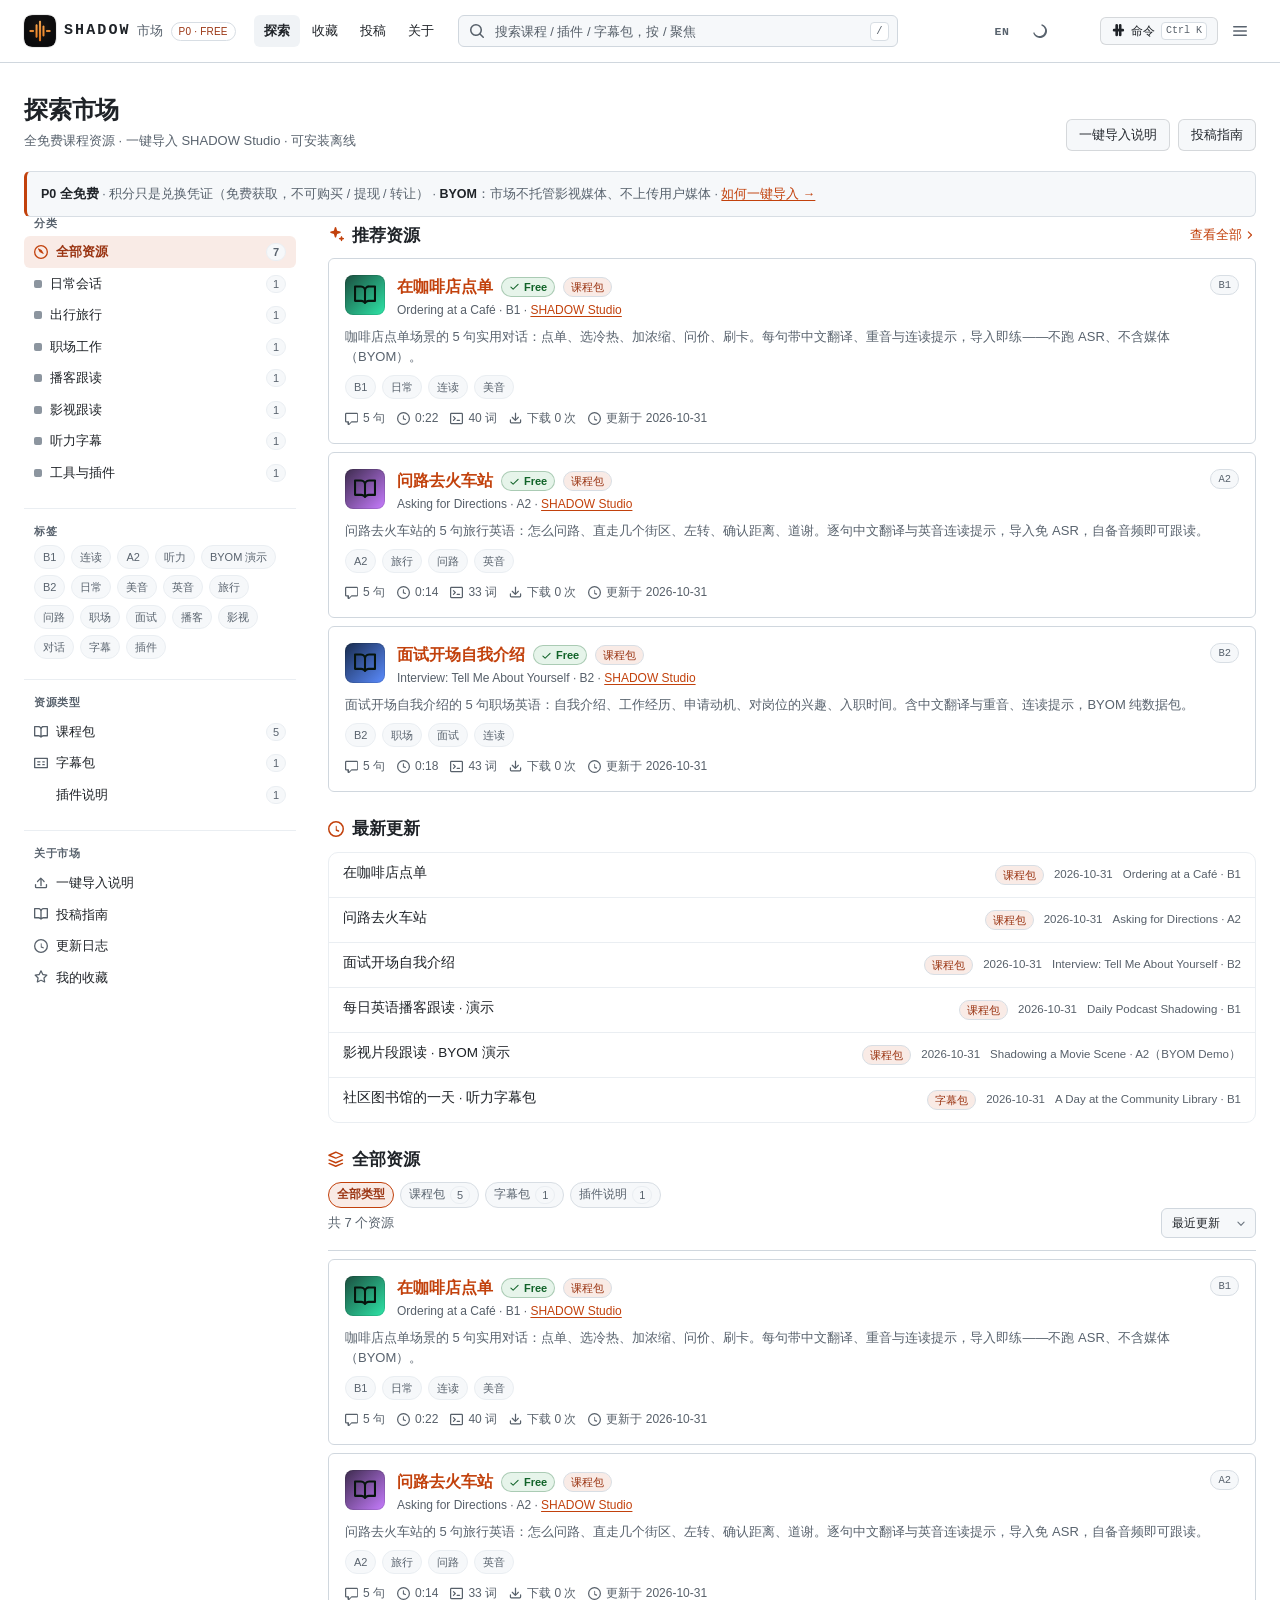
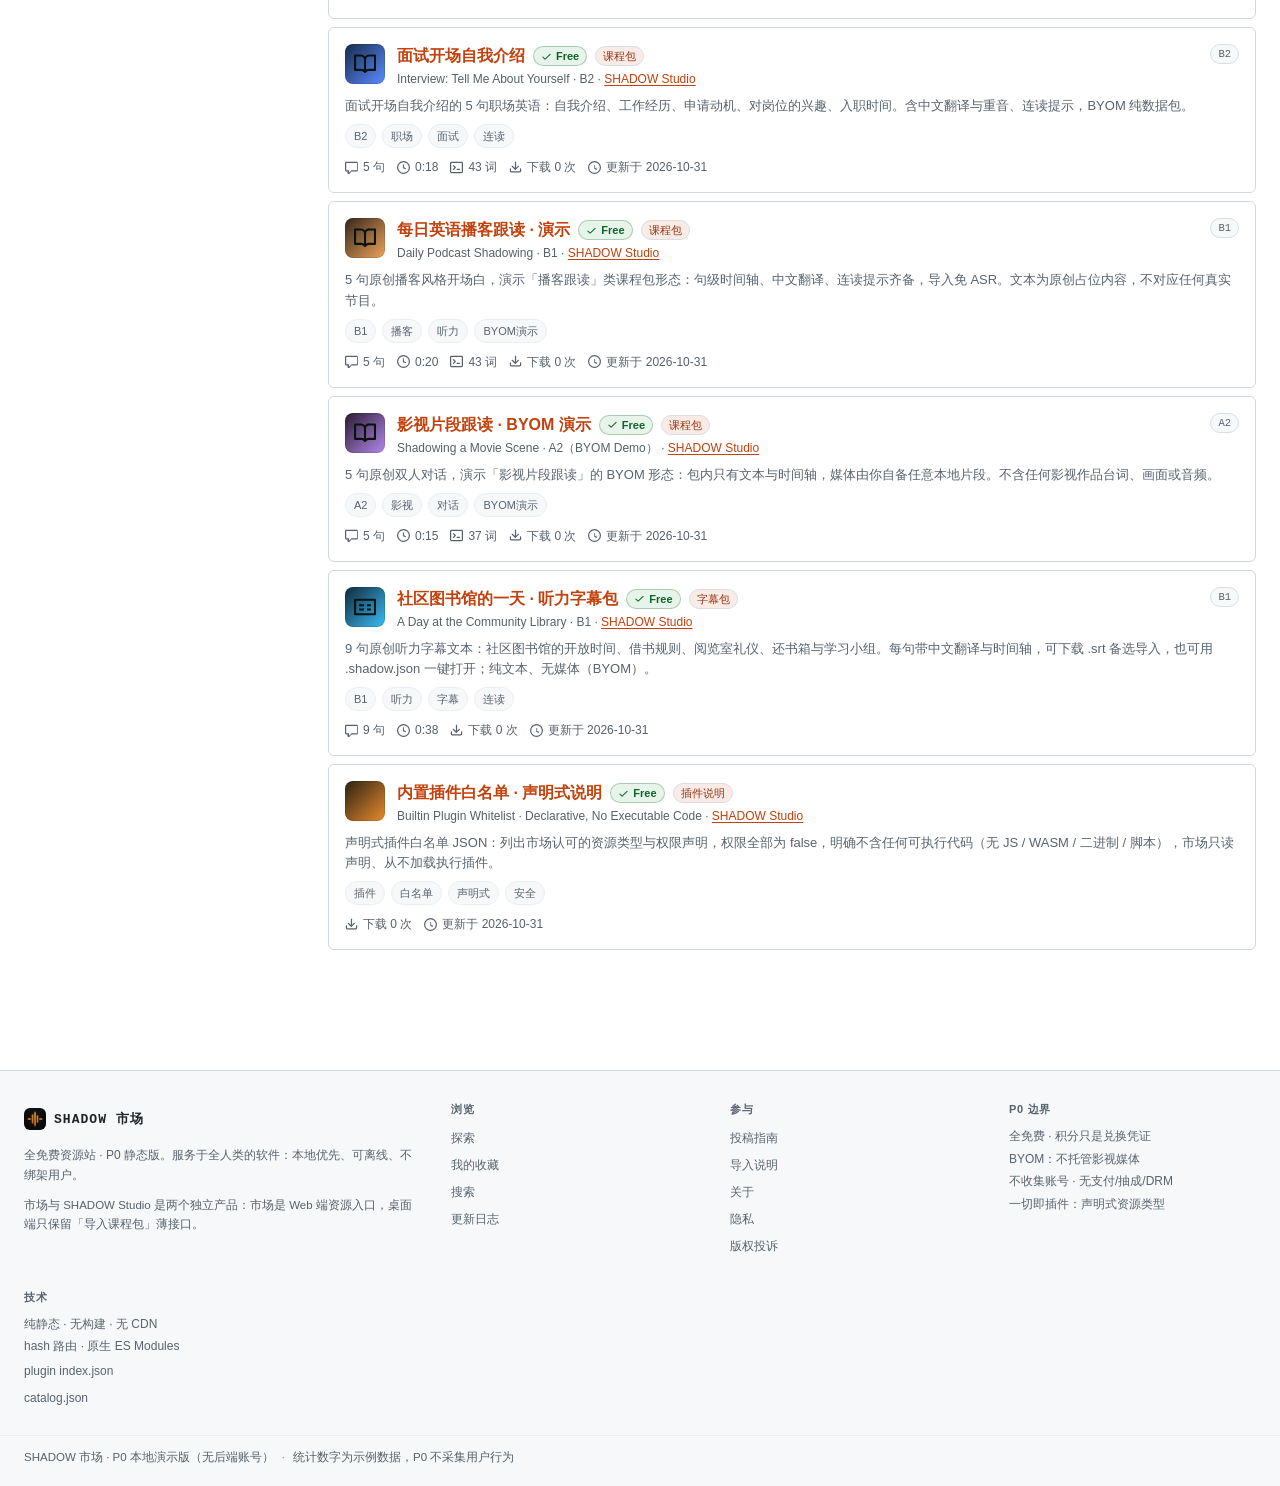
==== commit 1c993565: "feat(market P0 前端): 18 路由 + 中英/PWA/移动优先/无障碍 + 一键导入修复 + 性能收口（Lighthouse 99/98）" ====
--- a/index.html
+++ b/index.html
@@ -1,128 +1,237 @@
 <!doctype html>
-<html lang="zh-CN" data-theme="light" data-theme-pref="system">
+<html lang="zh-CN" data-theme="light" data-theme-pref="system" data-lang="zh-CN">
 <head>
   <meta charset="utf-8" />
-  <meta name="viewport" content="width=device-width, initial-scale=1" />
-  <title>SHADOW 市场 · 全免费课程资源站</title>
-  <meta name="description" content="SHADOW 市场 P0：全免费的影子跟读课程包 / 插件 / 字幕包资源站。浏览、搜索、下载 .shadowcourse，一键导入 SHADOW Studio；BYOM 不含媒体；积分仅作兑换凭证，不可购买。" />
+  <meta name="viewport" content="width=device-width, initial-scale=1, viewport-fit=cover" />
+  <title>SHADOW 市场 · 全免费影子跟读课程资源站</title>
+  <meta name="description" content="SHADOW 市场 P0：全免费的影子跟读课程包 / 插件 / 字幕包资源站。移动优先、中英双语、可安装离线；BYOM 不含媒体，浏览器 + 桌面端薄接口导入 SHADOW Studio。" />
   <meta name="color-scheme" content="light dark" />
-  <meta name="theme-color" content="#2EE6A8" />
-  <link rel="icon" href="data:image/svg+xml,%3Csvg xmlns='http://www.w3.org/2000/svg' viewBox='0 0 32 32'%3E%3Crect width='32' height='32' rx='8' fill='%230d1117'/%3E%3Cpath d='M22 10.4a6 6 0 0 0-4.7-2.2c-2.6 0-4.5 1.4-4.5 3.4 0 2 1.5 2.8 4.2 3.6 3.3.9 5.6 2.1 5.6 5 0 3.2-2.7 5.3-6.4 5.3-2.6 0-4.8-1-6.2-2.6' stroke='%232EE6A8' stroke-width='3' fill='none' stroke-linecap='round'/%3E%3C/svg%3E" />
-
-  <!-- 主题在首屏绘制前应用，避免闪烁（localStorage 无账号、仅本机） -->
+  <meta name="theme-color" content="#E88A2E" />
+  <meta name="application-name" content="SHADOW 市场" />
+  <meta name="apple-mobile-web-app-capable" content="yes" />
+  <meta name="apple-mobile-web-app-title" content="SHADOW 市场" />
+  <meta name="apple-mobile-web-app-status-bar-style" content="black-translucent" />
+
+  <!-- 品牌图标包（用户提供的「声波 / Voice Wave」APP 图标，已由 Lead 放入 assets/brand/） -->
+  <link rel="icon" href="assets/brand/favicon.ico" sizes="any" />
+  <link rel="icon" type="image/png" sizes="32x32" href="assets/brand/favicon-32.png" />
+  <link rel="icon" type="image/png" sizes="16x16" href="assets/brand/favicon-16.png" />
+  <link rel="apple-touch-icon" sizes="180x180" href="assets/brand/apple-touch-icon-180.png" />
+  <link rel="manifest" href="manifest.webmanifest" />
+
+  <!-- 主题 + 语言在首屏绘制前应用，避免闪烁（localStorage 无账号、仅本机） -->
   <script>
     (function () {
-      var KEY = 'shadow.market.theme.v1';
+      var themeKey = 'shadow.market.theme.v1';
       var pref = 'system';
-      try { pref = localStorage.getItem(KEY) || 'system'; } catch (e) { /* 隐私模式忽略 */ }
+      try { pref = localStorage.getItem(themeKey) || 'system'; } catch (e) { /* 隐私模式忽略 */ }
       if (pref !== 'light' && pref !== 'dark' && pref !== 'system') pref = 'system';
       var dark = pref === 'dark' || (pref === 'system' && window.matchMedia && window.matchMedia('(prefers-color-scheme: dark)').matches);
       document.documentElement.dataset.theme = dark ? 'dark' : 'light';
       document.documentElement.dataset.themePref = pref;
+      var lang = 'zh-CN';
+      try { lang = localStorage.getItem('shadow.market.lang.v1') === 'en' ? 'en' : 'zh-CN'; } catch (e) { /* ignore */ }
+      document.documentElement.lang = lang;
+      document.documentElement.dataset.lang = lang;
+      // 首屏路由（供 CSS 决定是否展示 home 静态骨架；非 home 路由隐藏，避免替换首屏造成 CLS）
+      try {
+        var raw = String(location.hash || '#/').replace(/^#/, '').replace(/^\/+/, '');
+        var parts = raw.split(/[/?]/);
+        var seg = parts[0] || 'home';
+        document.documentElement.dataset.route = seg;
+        // 路由感知预加载：把该路由的视图模块（及其依赖）与详情页课程包提前拉取，减少 LCP 前的请求链
+        var VIEW_FILE = {
+          resource: 'resource', license: 'license', creator: 'creator', favorites: 'favorites',
+          changelog: 'changelog', contribute: 'contribute', about: 'about', privacy: 'privacy',
+          complaint: 'complaint', import: 'import', points: 'points', settings: 'settings',
+          search: 'home', category: 'home', tag: 'home',
+        };
+        function preloadLink(href, isModule) {
+          try {
+            var l = document.createElement('link');
+            if (isModule) { l.rel = 'modulepreload'; }
+            else { l.rel = 'preload'; l.as = 'fetch'; l.type = 'application/json'; l.crossOrigin = 'anonymous'; }
+            l.href = href;
+            document.head.appendChild(l);
+          } catch (e) { /* ignore */ }
+        }
+        if (seg === 'resource') {
+          preloadLink('assets/js/views/resource.js', true);
+          preloadLink('assets/js/markdown.js', true);
+          var rid = parts[1] ? decodeURIComponent(parts[1]) : '';
+          if (rid) preloadLink('data/packages/' + encodeURIComponent(rid) + '.shadowcourse', false);
+        } else if (seg === 'license') {
+          preloadLink('assets/js/views/resource.js', true);
+          preloadLink('assets/js/views/license.js', true);
+        } else if (VIEW_FILE[seg] && seg !== 'home') {
+          preloadLink('assets/js/views/' + VIEW_FILE[seg] + '.js', true);
+        }
+      } catch (e) { document.documentElement.dataset.route = 'home'; }
     })();
   </script>
 
   <link rel="stylesheet" href="assets/styles/tokens.css" />
   <link rel="stylesheet" href="assets/styles/app.css" />
+
+  <!-- 性能：首屏关键数据与核心模块预加载（减少关键请求链瀑布；只保留首屏真正需要的少数请求） -->
+  <link rel="preload" href="catalog/resources.json" as="fetch" type="application/json" crossorigin="anonymous" />
+  <link rel="modulepreload" href="assets/js/i18n.js" />
+  <link rel="modulepreload" href="assets/js/data.js" />
+  <link rel="modulepreload" href="assets/js/components.js" />
+  <link rel="modulepreload" href="assets/js/views/home.js" />
 </head>
 <body>
-  <a class="skip-link" href="#main">跳到主内容</a>
+  <a class="skip-link" href="#main" data-i18n="跳到主内容">跳到主内容</a>
 
   <header class="site-header">
     <div class="header-inner">
       <a class="brand" href="#/" aria-label="SHADOW 市场首页">
-        <svg class="brand-mark" width="30" height="30" viewBox="0 0 32 32" aria-hidden="true" focusable="false">
-          <defs>
-            <linearGradient id="brand-grad" x1="0" y1="0" x2="1" y2="1">
-              <stop offset="0" stop-color="#2EE6A8" />
-              <stop offset="1" stop-color="#1BA8FF" />
-            </linearGradient>
-          </defs>
-          <rect width="32" height="32" rx="8" fill="url(#brand-grad)" />
-          <path d="M22 10.4a6 6 0 0 0-4.7-2.2c-2.6 0-4.5 1.4-4.5 3.4 0 2 1.5 2.8 4.2 3.6 3.3.9 5.6 2.1 5.6 5 0 3.2-2.7 5.3-6.4 5.3-2.6 0-4.8-1-6.2-2.6"
-                stroke="#06140D" stroke-width="3" fill="none" stroke-linecap="round" />
-        </svg>
+        <img class="brand-logo" src="assets/brand/logo-64.png" width="32" height="32" alt="" aria-hidden="true" decoding="async" fetchpriority="high" />
         <span class="brand-word">SHADOW</span>
-        <span class="brand-sub">市场</span>
-        <span class="brand-chip">P0 · 全免费</span>
+        <span class="brand-sub" data-i18n="市场">市场</span>
+        <span class="brand-chip">P0 · FREE</span>
       </a>
+
+      <nav class="header-nav" aria-label="主导航" data-i18n-aria-label="主导航">
+        <a class="header-nav-link" href="#/" data-nav="home" data-i18n="探索">探索</a>
+        <a class="header-nav-link" href="#/favorites" data-nav="favorites" data-i18n="收藏">收藏</a>
+        <a class="header-nav-link" href="#/contribute" data-nav="contribute" data-i18n="投稿">投稿</a>
+        <a class="header-nav-link" href="#/about" data-nav="about" data-i18n="关于">关于</a>
+      </nav>
 
       <form class="header-search" id="header-search-form" role="search" novalidate>
         <svg class="header-search-icon" width="16" height="16" viewBox="0 0 16 16" aria-hidden="true" focusable="false">
           <path fill="currentColor" d="M10.68 11.74a6 6 0 0 1-7.922-8.982 6 6 0 0 1 8.982 7.922l3.04 3.04a.749.749 0 0 1-.326 1.275.749.749 0 0 1-.734-.215ZM11.5 7a4.499 4.499 0 1 0-8.997 0A4.499 4.499 0 0 0 11.5 7Z"/>
         </svg>
-        <label class="visually-hidden" for="global-search">搜索资源</label>
-        <input id="global-search" class="header-search-input" type="search" name="q" placeholder="搜索课程 / 插件 / 字幕包，按 / 聚焦" autocomplete="off" spellcheck="false" data-testid="search-input" aria-describedby="search-kbd-hint" />
-        <kbd class="header-search-kbd" id="search-kbd-hint">/</kbd>
+        <label class="visually-hidden" for="global-search" data-i18n="搜索资源">搜索资源</label>
+        <input id="global-search" class="header-search-input" type="search" name="q" autocomplete="off" spellcheck="false" data-testid="search-input"
+               data-i18n-placeholder="搜索课程 / 插件 / 字幕包，按 / 聚焦"
+               data-i18n-aria-label="全局搜索" aria-describedby="search-kbd-hint" />
+        <kbd class="header-search-kbd" id="search-kbd-hint" aria-hidden="true">/</kbd>
       </form>
 
-      <nav class="header-nav" aria-label="主导航">
-        <a class="header-nav-link" href="#/" data-nav="home">探索</a>
-        <a class="header-nav-link" href="#/points" data-nav="points">积分</a>
-        <a class="header-nav-link" href="#/import" data-nav="import">导入</a>
-        <a class="header-nav-link" href="#/settings" data-nav="settings">设置</a>
-      </nav>
-
       <div class="header-actions">
-        <button class="icon-btn" id="theme-toggle" type="button" title="切换深浅色外观" aria-label="切换深浅色外观" data-testid="theme-toggle"></button>
-        <button class="btn btn-sm btn-command" id="open-palette" type="button" title="命令面板 (Ctrl+K)" aria-label="打开命令面板">
+        <button class="icon-btn header-lang" id="lang-toggle" type="button" aria-label="切换语言" data-i18n-aria-label="切换语言" title="切换语言 / Switch language" data-testid="lang-toggle"><span id="lang-toggle-label">EN</span></button>
+        <button class="icon-btn" id="theme-toggle" type="button" title="切换深浅色外观" data-i18n-title="切换深浅色外观" aria-label="切换深浅色外观" data-testid="theme-toggle"></button>
+        <button class="icon-btn header-install" id="install-btn" type="button" hidden data-i18n-aria-label="安装到主屏幕" title="安装到主屏幕" data-i18n-title="安装到主屏幕"></button>
+        <button class="btn btn-sm btn-command" id="open-palette" type="button" title="命令面板 (Ctrl+K)" data-i18n-title="命令面板" aria-label="打开命令面板" data-i18n-aria-label="打开命令面板" data-testid="open-palette">
           <svg width="14" height="14" viewBox="0 0 16 16" aria-hidden="true" focusable="false"><path fill="currentColor" d="M6.5 0a1.5 1.5 0 0 1 1.5 1.5v4h1v-4A1.5 1.5 0 0 1 10.5 0 1.5 1.5 0 0 1 12 1.5v4h1.5a1.5 1.5 0 0 1 0 3H12v4a1.5 1.5 0 0 1-3 0v-4H8v4a1.5 1.5 0 0 1-3 0v-4H3.5a1.5 1.5 0 0 1 0-3H5v-4A1.5 1.5 0 0 1 6.5 0Z"/></svg>
-          <span class="btn-command-label">命令</span>
+          <span class="btn-command-label" data-i18n="命令">命令</span>
           <kbd class="btn-kbd">Ctrl K</kbd>
         </button>
-        <button class="btn btn-sm btn-login" id="login-btn" type="button" title="P1 将支持账户；当前为匿名设备本地演示">登录</button>
+        <button class="icon-btn header-more" id="more-toggle" type="button" aria-expanded="false" aria-controls="more-menu" aria-label="更多菜单" data-i18n-aria-label="更多菜单" title="更多" data-i18n-title="更多" data-testid="more-toggle">
+          <svg width="16" height="16" viewBox="0 0 16 16" aria-hidden="true" focusable="false"><path fill="currentColor" d="M1 3.75A.75.75 0 0 1 1.75 3h12.5a.75.75 0 0 1 0 1.5H1.75A.75.75 0 0 1 1 3.75Zm0 4.25a.75.75 0 0 1 .75-.75h12.5a.75.75 0 0 1 0 1.5H1.75A.75.75 0 0 1 1 8Zm0 4.25a.75.75 0 0 1 .75-.75h12.5a.75.75 0 0 1 0 1.5H1.75a.75.75 0 0 1-.75-.75Z"/></svg>
+        </button>
+        <nav class="more-menu" id="more-menu" aria-label="更多菜单" data-i18n-aria-label="更多菜单" hidden>
+          <a href="#/import" role="menuitem" data-i18n="一键导入说明">一键导入说明</a>
+          <a href="#/changelog" role="menuitem" data-i18n="更新日志">更新日志</a>
+          <a href="#/points" role="menuitem" data-i18n="积分（P1 预览）">积分（P1 预览）</a>
+          <a href="#/settings" role="menuitem" data-i18n="设置">设置</a>
+          <a href="#/privacy" role="menuitem" data-i18n="隐私说明">隐私说明</a>
+          <a href="#/complaint" role="menuitem" data-i18n="版权与投诉">版权与投诉</a>
+        </nav>
       </div>
     </div>
   </header>
 
   <div class="global-banner" id="global-banner" role="status" hidden></div>
+  <div class="pwa-banner" id="pwa-banner" role="region" aria-label="应用更新" hidden></div>
 
   <main class="main" id="main" tabindex="-1">
-    <div class="view" id="view" aria-live="polite" aria-busy="false"></div>
+    <!-- 静态首屏（LCP 在 HTML 解析阶段即可出现；JS 渲染后由真实内容替换；高度预留避免 CLS） -->
+    <div class="view view-first-paint" id="view" aria-busy="false">
+      <div class="first-paint" data-first-paint="1">
+        <div class="page-head">
+          <div class="page-head-text">
+            <h1 class="page-title" data-i18n="探索市场">探索市场</h1>
+            <p class="page-sub" data-i18n="全免费课程资源 · 一键导入 SHADOW Studio · 可安装离线">全免费课程资源 · 一键导入 SHADOW Studio · 可安装离线</p>
+          </div>
+          <div class="page-head-actions">
+            <a class="btn" href="#/import" data-i18n="一键导入说明">一键导入说明</a>
+            <a class="btn" href="#/contribute" data-i18n="投稿指南">投稿指南</a>
+          </div>
+        </div>
+        <div class="notice first-paint-notice">
+          <div>
+            <strong data-i18n="P0 全免费">P0 全免费</strong> · <span data-i18n="积分只是兑换凭证（免费获取，不可购买 / 提现 / 转让）">积分只是兑换凭证（免费获取，不可购买 / 提现 / 转让）</span> · <strong>BYOM</strong>：<span data-i18n="市场不托管影视媒体、不上传用户媒体">市场不托管影视媒体、不上传用户媒体</span> · <a href="#/import" data-i18n="如何一键导入 →">如何一键导入 →</a>
+          </div>
+        </div>
+        <div class="res-list first-paint-list" aria-hidden="true">
+          <div class="sk-card fp-card"><div class="row"><div class="sk sk-icon"></div><div class="fp-lines"><div class="sk sk-line sk-title"></div><div class="sk sk-line sk-sub"></div></div></div><div class="sk sk-line sk-text"></div><div class="sk sk-line sk-text short"></div><div class="sk sk-line sk-meta"></div></div>
+          <div class="sk-card fp-card"><div class="row"><div class="sk sk-icon"></div><div class="fp-lines"><div class="sk sk-line sk-title"></div><div class="sk sk-line sk-sub"></div></div></div><div class="sk sk-line sk-text"></div><div class="sk sk-line sk-text short"></div><div class="sk sk-line sk-meta"></div></div>
+          <div class="sk-card fp-card"><div class="row"><div class="sk sk-icon"></div><div class="fp-lines"><div class="sk sk-line sk-title"></div><div class="sk sk-line sk-sub"></div></div></div><div class="sk sk-line sk-text"></div><div class="sk sk-line sk-text short"></div><div class="sk sk-line sk-meta"></div></div>
+        </div>
+      </div>
+    </div>
+    <div class="visually-hidden" id="view-status" role="status" aria-live="polite" aria-atomic="true"></div>
   </main>
 
   <footer class="site-footer">
     <div class="footer-inner">
       <div class="footer-brand">
         <a class="footer-brandline" href="#/">
-          <svg width="20" height="20" viewBox="0 0 32 32" aria-hidden="true" focusable="false">
-            <rect width="32" height="32" rx="8" fill="#2EE6A8" />
-            <path d="M22 10.4a6 6 0 0 0-4.7-2.2c-2.6 0-4.5 1.4-4.5 3.4 0 2 1.5 2.8 4.2 3.6 3.3.9 5.6 2.1 5.6 5 0 3.2-2.7 5.3-6.4 5.3-2.6 0-4.8-1-6.2-2.6" stroke="#06140D" stroke-width="3" fill="none" stroke-linecap="round" />
-          </svg>
-          <span>SHADOW 市场</span>
+          <img src="assets/brand/icon-192.png" width="22" height="22" alt="" aria-hidden="true" loading="lazy" decoding="async" style="border-radius:6px" />
+          <span>SHADOW <span data-i18n="市场">市场</span></span>
         </a>
-        <p class="footer-note">全免费资源站 · P0 静态版。服务于全人类的软件：本地优先、可离线、不绑架用户。</p>
-        <p class="footer-note footer-note-dim">市场与 SHADOW Studio 是两个独立产品：市场是 Web 端资源入口，桌面端只保留「导入课程包」薄接口。</p>
-      </div>
-      <nav class="footer-col" aria-label="站内链接">
-        <h2 class="footer-title">浏览</h2>
-        <a href="#/">探索资源</a>
-        <a href="#/search?q=">搜索</a>
-        <a href="#/points">积分（P1 本地演示）</a>
-        <a href="#/import">一键导入说明</a>
-        <a href="#/settings">设置</a>
+        <p class="footer-note" data-i18n="全免费资源站 · P0 静态版。服务于全人类的软件：本地优先、可离线、不绑架用户。">全免费资源站 · P0 静态版。服务于全人类的软件：本地优先、可离线、不绑架用户。</p>
+        <p class="footer-note footer-note-dim" data-i18n="市场与 SHADOW Studio 是两个独立产品：市场是 Web 端资源入口，桌面端只保留「导入课程包」薄接口。">市场与 SHADOW Studio 是两个独立产品：市场是 Web 端资源入口，桌面端只保留「导入课程包」薄接口。</p>
+      </div>
+      <nav class="footer-col" aria-label="站内链接" data-i18n-aria-label="站内链接">
+        <h2 class="footer-title" data-i18n="浏览">浏览</h2>
+        <a href="#/" data-i18n="探索">探索</a>
+        <a href="#/favorites" data-i18n="我的收藏">我的收藏</a>
+        <a href="#/search?q=" data-i18n="搜索">搜索</a>
+        <a href="#/changelog" data-i18n="更新日志">更新日志</a>
+      </nav>
+      <nav class="footer-col" aria-label="参与与边界">
+        <h2 class="footer-title" data-i18n="参与">参与</h2>
+        <a href="#/contribute" data-i18n="投稿指南">投稿指南</a>
+        <a href="#/import" data-i18n="导入说明">导入说明</a>
+        <a href="#/about" data-i18n="关于">关于</a>
+        <a href="#/privacy" data-i18n="隐私">隐私</a>
+        <a href="#/complaint" data-i18n="版权投诉">版权投诉</a>
       </nav>
       <div class="footer-col">
-        <h2 class="footer-title">P0 边界</h2>
-        <span>全免费 · 积分只是兑换凭证</span>
-        <span>BYOM：不托管影视媒体</span>
-        <span>不收集账号 · 无支付/抽成/DRM</span>
-        <span>一切即插件：声明式资源类型</span>
+        <h2 class="footer-title" data-i18n="P0 边界">P0 边界</h2>
+        <span data-i18n="全免费 · 积分只是兑换凭证">全免费 · 积分只是兑换凭证</span>
+        <span data-i18n="BYOM：不托管影视媒体">BYOM：不托管影视媒体</span>
+        <span data-i18n="不收集账号 · 无支付/抽成/DRM">不收集账号 · 无支付/抽成/DRM</span>
+        <span data-i18n="一切即插件：声明式资源类型">一切即插件：声明式资源类型</span>
       </div>
       <div class="footer-col">
-        <h2 class="footer-title">技术</h2>
-        <span>纯静态 · 无构建 · 无 CDN</span>
-        <span>hash 路由 · 原生 ES Modules</span>
-        <a href="plugins/index.json">插件清单（JSON）</a>
-        <a href="data/catalog.json">资源目录（JSON）</a>
+        <h2 class="footer-title" data-i18n="技术">技术</h2>
+        <span data-i18n="纯静态 · 无构建 · 无 CDN">纯静态 · 无构建 · 无 CDN</span>
+        <span data-i18n="hash 路由 · 原生 ES Modules">hash 路由 · 原生 ES Modules</span>
+        <a href="plugins/index.json">plugin index.json</a>
+        <a href="data/catalog.json">catalog.json</a>
       </div>
     </div>
     <div class="footer-bottom">
-      <span>SHADOW 市场 · P0 本地演示版（无后端账号）</span>
-      <span class="footer-sep">·</span>
-      <span>统计数字为示例数据，P0 不采集用户行为</span>
+      <span data-i18n="SHADOW 市场 · P0 本地演示版（无后端账号）">SHADOW 市场 · P0 本地演示版（无后端账号）</span>
+      <span class="footer-sep" aria-hidden="true">·</span>
+      <span data-i18n="统计数字为示例数据，P0 不采集用户行为">统计数字为示例数据，P0 不采集用户行为</span>
     </div>
   </footer>
+
+  <!-- 移动端底部导航（≤820px 显示）：探索 / 收藏 / 投稿 / 更多 -->
+  <nav class="bottom-nav" aria-label="移动端导航" data-i18n-aria-label="移动端导航" data-testid="bottom-nav">
+    <a class="bottom-nav-link" href="#/" data-nav="home" data-testid="bottom-nav-home">
+      <svg width="20" height="20" viewBox="0 0 16 16" aria-hidden="true" focusable="false"><path fill="currentColor" d="M8 16A8 8 0 1 1 8 0a8 8 0 0 1 0 16ZM1.5 8a6.5 6.5 0 1 0 13 0 6.5 6.5 0 0 0-13 0Zm3.146-3.354 1.83 3.254a1 1 0 0 0 .464.404l3.254 1.83a.5.5 0 0 0 .708-.708l-1.83-3.254a1 1 0 0 0-.464-.404L5.354 3.938a.5.5 0 0 0-.708.708Z"/></svg>
+      <span data-i18n="探索">探索</span>
+    </a>
+    <a class="bottom-nav-link" href="#/favorites" data-nav="favorites" data-testid="bottom-nav-favorites">
+      <svg width="20" height="20" viewBox="0 0 16 16" aria-hidden="true" focusable="false"><path fill="currentColor" fill-rule="evenodd" d="M8 .25a.75.75 0 0 1 .673.418l1.882 3.815 4.21.612a.75.75 0 0 1 .416 1.279l-3.046 2.97.719 4.192a.751.751 0 0 1-1.088.791L8 12.347l-3.766 1.98a.75.75 0 0 1-1.088-.79l.72-4.194L.818 6.374a.75.75 0 0 1 .416-1.28l4.21-.611L7.327.668A.75.75 0 0 1 8 .25Z"/></svg>
+      <span data-i18n="收藏">收藏</span>
+    </a>
+    <a class="bottom-nav-link" href="#/contribute" data-nav="contribute" data-testid="bottom-nav-contribute">
+      <svg width="20" height="20" viewBox="0 0 16 16" aria-hidden="true" focusable="false"><path fill="currentColor" d="M2.75 14A1.75 1.75 0 0 1 1 12.25v-2.5a.75.75 0 0 1 1.5 0v2.5c0 .138.112.25.25.25h10.5a.25.25 0 0 0 .25-.25v-2.5a.75.75 0 0 1 1.5 0v2.5A1.75 1.75 0 0 1 13.25 14ZM7.25 4.06 4.53 6.78a.75.75 0 0 1-1.06-1.06l3.75-3.75a.75.75 0 0 1 1.06 0l3.75 3.75a.75.75 0 0 1-1.06 1.06L8.75 4.06V11a.75.75 0 0 1-1.5 0Z"/></svg>
+      <span data-i18n="投稿">投稿</span>
+    </a>
+    <button class="bottom-nav-link" id="bottom-more" type="button" aria-expanded="false" aria-controls="more-menu" data-testid="bottom-nav-more">
+      <svg width="20" height="20" viewBox="0 0 16 16" aria-hidden="true" focusable="false"><path fill="currentColor" d="M1 3.75A.75.75 0 0 1 1.75 3h12.5a.75.75 0 0 1 0 1.5H1.75A.75.75 0 0 1 1 3.75Zm0 4.25a.75.75 0 0 1 .75-.75h12.5a.75.75 0 0 1 0 1.5H1.75A.75.75 0 0 1 1 8Zm0 4.25a.75.75 0 0 1 .75-.75h12.5a.75.75 0 0 1 0 1.5H1.75a.75.75 0 0 1-.75-.75Z"/></svg>
+      <span data-i18n="更多">更多</span>
+    </button>
+  </nav>
 
   <div class="toast-region" id="toast-region" aria-live="polite" aria-atomic="false"></div>
   <div id="palette-root"></div>
--- a/assets/styles/tokens.css
+++ b/assets/styles/tokens.css
@@ -1,21 +1,23 @@
 /* ==========================================================================
    SHADOW 市场 · Design Tokens
-   学习 GitHub 的网页设计逻辑（信息架构 / 中性色阶 / 边框分层 / 14px 基准），
-   品牌强调色延续 SHADOW 青绿（#2EE6A8），用 --brand 只在标识/高亮点缀出现，
-   正文链接与按钮用可读性更高的 --accent（浅色主题加深、深色主题提亮）。
+   学习 GitHub 的网页设计逻辑（信息架构 / 中性色阶 / 边框分层 / 14px 基准）。
+   品牌视觉来自 `C:\Users\A pig\OneDrive\桌面\APP` 的「声波 · Voice Wave」正式 App 图标：
+   深色底（#0C0C0E）+ 品牌橙（#E88A2E，渐变 #FFB55C → #E27418）。
+   → --brand 用于标识/图标/装饰光晕；--accent 用于可读性达标的文字链接与主按钮。
    ========================================================================== */
 
 :root {
   color-scheme: light;
 
-  /* 品牌 */
-  --brand: #2EE6A8;
-  --brand-deep: #17a97c;
-  --brand-soft: rgba(46, 230, 168, 0.14);
-  --accent: #0b6e4f;
-  --accent-strong: #08583f;
+  /* 品牌（来自 APP 图标包：深色底 + 品牌橙 #E88A2E / 渐变 #FFB55C→#E27418） */
+  --brand: #E88A2E;
+  --brand-deep: #C2410C;
+  --brand-soft: rgba(232, 138, 46, 0.14);
+  --brand-gradient: linear-gradient(180deg, #ffb55c 0%, #f29a3e 55%, #e27418 100%);
+  --accent: #C2410C;
+  --accent-strong: #9A3412;
   --accent-fg: #ffffff;
-  --accent-muted: rgba(11, 110, 79, 0.1);
+  --accent-muted: rgba(194, 65, 12, 0.1);
 
   /* 中性色阶（GitHub 式分层：canvas → subtle → surface → border） */
   --canvas: #ffffff;
@@ -29,11 +31,11 @@
   --border: #d0d7de;
   --border-muted: #d8dee4;
   --border-subtle: #eaeef2;
-  --border-strong: #afb8c1;
+  --border-strong: #8c959f; /* 非文本对比 ≥3:1（输入框/控件边框） */
 
   --fg: #1f2328;
   --fg-muted: #59636e;
-  --fg-subtle: #6e7781;
+  --fg-subtle: #57606a; /* 对比度 ≥4.5:1（含 --canvas-subtle 背景） */
   --fg-on-emphasis: #ffffff;
   --fg-inverse: #ffffff;
 
@@ -48,9 +50,9 @@
   --info: #0969da;
   --info-soft: rgba(9, 105, 218, 0.08);
 
-  /* 强调按钮（浅色主题用深绿底白字，保证 4.5:1 对比度） */
-  --btn-primary-bg: #117a58;
-  --btn-primary-bg-hover: #0b6347;
+  /* 强调按钮（浅色主题用深橙底白字，保证 4.5:1 对比度） */
+  --btn-primary-bg: #C2410C;
+  --btn-primary-bg-hover: #9A3412;
   --btn-primary-fg: #ffffff;
   --btn-bg: #f6f8fa;
   --btn-bg-hover: #eef1f4;
@@ -93,8 +95,8 @@
   --header-h: 62px;
   --sidebar-w: 272px;
   --aside-w: 296px;
-  --focus-ring: 0 0 0 3px rgba(46, 230, 168, 0.42);
-  --focus-ring-accent: 0 0 0 3px rgba(11, 110, 79, 0.25);
+  --focus-ring: 0 0 0 3px rgba(232, 138, 46, 0.5);
+  --focus-ring-accent: 0 0 0 3px rgba(194, 65, 12, 0.28);
   --transition: 120ms ease;
   --z-header: 30;
   --z-toast: 80;
@@ -105,13 +107,14 @@
 :root[data-theme="dark"] {
   color-scheme: dark;
 
-  --brand: #2EE6A8;
-  --brand-deep: #48f0b8;
-  --brand-soft: rgba(46, 230, 168, 0.16);
-  --accent: #2EE6A8;
-  --accent-strong: #7bf2ca;
-  --accent-fg: #06140d;
-  --accent-muted: rgba(46, 230, 168, 0.1);
+  --brand: #FFB55C;
+  --brand-deep: #FFD08A;
+  --brand-soft: rgba(255, 181, 92, 0.16);
+  --brand-gradient: linear-gradient(180deg, #ffb55c 0%, #f29a3e 55%, #e27418 100%);
+  --accent: #FFB55C;
+  --accent-strong: #FFD08A;
+  --accent-fg: #1a1208;
+  --accent-muted: rgba(255, 181, 92, 0.12);
 
   --canvas: #0d1117;
   --canvas-subtle: #010409;
@@ -141,9 +144,9 @@
   --info: #58a6ff;
   --info-soft: rgba(56, 139, 253, 0.12);
 
-  --btn-primary-bg: #2EE6A8;
-  --btn-primary-bg-hover: #6df0c6;
-  --btn-primary-fg: #06140d;
+  --btn-primary-bg: #E88A2E;
+  --btn-primary-bg-hover: #FFB55C;
+  --btn-primary-fg: #1a1208;
   --btn-bg: #21262d;
   --btn-bg-hover: #30363d;
   --btn-fg: #e6edf3;
@@ -154,8 +157,8 @@
   --shadow-card: 0 0 0 0 transparent;
   --shadow-pop: 0 8px 24px rgba(1, 4, 9, 0.7), 0 0 0 1px rgba(48, 54, 61, 0.6);
   --shadow-modal: 0 16px 56px rgba(1, 4, 9, 0.85), 0 0 0 1px #30363d;
-  --focus-ring: 0 0 0 3px rgba(46, 230, 168, 0.35);
-  --focus-ring-accent: 0 0 0 3px rgba(46, 230, 168, 0.3);
+  --focus-ring: 0 0 0 3px rgba(255, 181, 92, 0.4);
+  --focus-ring-accent: 0 0 0 3px rgba(255, 181, 92, 0.35);
 }
 
 @media (prefers-reduced-motion: reduce) {
--- a/assets/styles/app.css
+++ b/assets/styles/app.css
@@ -1475,3 +1475,478 @@
 @media (prefers-reduced-motion: reduce) {
   *, *::before, *::after { animation-duration: 0.001ms !important; animation-iteration-count: 1 !important; transition-duration: 0.001ms !important; scroll-behavior: auto !important; }
 }
+
+/* ==========================================================================
+   P0 前端扩展（品牌图标 / 语言 / 移动优先导航 / 首页推荐 / 下载导入弹层 /
+   静态合规页 / 更新日志 / Tabs 可达性 / 焦点环 / 触摸目标 / 横向溢出）
+   ========================================================================== */
+
+/* ---------- 全局：焦点环统一 + 横向溢出兜底 ---------- */
+:where(a, button, input, select, textarea, summary, [tabindex]):focus-visible {
+  outline: 2px solid var(--focus-outline, var(--accent));
+  outline-offset: 2px;
+  border-radius: 3px;
+}
+:root[data-theme="dark"] { --focus-outline: #FFB55C; }
+html, body { overflow-x: clip; }
+img, svg { max-width: 100%; }
+code, .mono { overflow-wrap: anywhere; }
+
+/* 触摸目标 ≥24×24（WCAG 2.5.8）：所有可点控件的安全下限 */
+a, button, [role="button"], select, summary { touch-action: manipulation; }
+.icon-btn, .toast-close, .chip, .tab, .side-link, .header-nav-link, .bottom-nav-link { min-height: 24px; }
+.icon-btn { min-width: 32px; min-height: 32px; display: inline-grid; place-items: center; }
+
+/* ---------- 品牌 logo（APP 图标包） ---------- */
+.brand-logo {
+  display: block;
+  width: 32px;
+  height: 32px;
+  border-radius: 8px;
+  flex: 0 0 auto;
+  object-fit: cover;
+  box-shadow: 0 0 0 1px rgba(0, 0, 0, 0.08);
+}
+:root[data-theme="dark"] .brand-logo { box-shadow: 0 0 0 1px rgba(255, 255, 255, 0.08); }
+
+/* ---------- 头部：语言 / 安装 / 更多菜单 ---------- */
+.header-lang {
+  font-family: var(--font-mono);
+  font-size: 11.5px;
+  font-weight: 700;
+  letter-spacing: 0.04em;
+  color: var(--fg-muted);
+}
+.header-lang:hover { color: var(--accent); }
+.header-actions { display: flex; align-items: center; gap: 6px; margin-left: auto; flex: 0 0 auto; position: relative; }
+.header-more { display: inline-grid; }
+.more-menu {
+  position: absolute;
+  top: calc(100% + 8px);
+  right: 0;
+  min-width: 196px;
+  padding: 6px;
+  background: var(--surface);
+  border: 1px solid var(--border);
+  border-radius: var(--radius-lg);
+  box-shadow: var(--shadow-pop);
+  z-index: calc(var(--z-header) + 5);
+}
+.more-menu[hidden] { display: none; }
+.more-menu a {
+  display: flex;
+  align-items: center;
+  gap: 8px;
+  padding: 8px 10px;
+  border-radius: var(--radius);
+  font-size: 13px;
+  color: var(--fg);
+  text-decoration: none;
+  min-height: 32px;
+}
+.more-menu a:hover, .more-menu a:focus-visible { background: var(--surface-hover); text-decoration: none; }
+.more-sheet { display: flex; flex-direction: column; gap: 2px; }
+.more-sheet-link {
+  display: flex;
+  align-items: center;
+  gap: 10px;
+  padding: 11px 10px;
+  border-radius: var(--radius);
+  color: var(--fg);
+  font-size: 14px;
+  text-decoration: none;
+  min-height: 44px;
+}
+.more-sheet-link:hover, .more-sheet-link:focus-visible { background: var(--surface-hover); text-decoration: none; }
+
+/* PWA 新版本提示条 */
+.pwa-banner {
+  max-width: var(--container);
+  margin: 8px auto 0;
+  padding: 8px 16px;
+  display: flex;
+  align-items: center;
+  gap: 10px;
+  flex-wrap: wrap;
+  font-size: 12.5px;
+  color: var(--fg);
+  background: var(--accent-muted);
+  border: 1px solid var(--border-muted);
+  border-radius: var(--radius-lg);
+}
+.pwa-banner[hidden] { display: none; }
+.pwa-banner-text { display: inline-flex; align-items: center; gap: 6px; flex: 1 1 auto; }
+.pwa-banner .btn { min-height: 28px; }
+
+/* ---------- 移动端底部导航（≤820px） ---------- */
+.bottom-nav { display: none; }
+@media (max-width: 820px) {
+  .bottom-nav {
+    display: grid;
+    grid-template-columns: repeat(4, minmax(0, 1fr));
+    position: fixed;
+    left: 0;
+    right: 0;
+    bottom: 0;
+    z-index: calc(var(--z-header) + 2);
+    background: var(--canvas);
+    border-top: 1px solid var(--border);
+    padding-bottom: env(safe-area-inset-bottom, 0);
+    box-shadow: 0 -6px 20px rgba(0, 0, 0, 0.06);
+  }
+  .bottom-nav-link {
+    display: flex;
+    flex-direction: column;
+    align-items: center;
+    justify-content: center;
+    gap: 3px;
+    min-height: 52px;
+    padding: 6px 4px;
+    font-size: 11px;
+    color: var(--fg-muted);
+    text-decoration: none;
+    background: transparent;
+    border: 0;
+    min-width: 0;
+  }
+  .bottom-nav-link:hover { color: var(--fg); text-decoration: none; }
+  .bottom-nav-link[aria-current="page"] { color: var(--accent); font-weight: 600; }
+  .bottom-nav-link svg { display: block; }
+  body { padding-bottom: calc(58px + env(safe-area-inset-bottom, 0)); }
+  .main { padding-bottom: 72px; }
+  .toast-region { bottom: calc(66px + env(safe-area-inset-bottom, 0)); }
+}
+
+/* ---------- 首页：推荐位 / 最新更新 / 标签 ---------- */
+.home-section { margin: 8px 0 26px; }
+.section-head {
+  display: flex;
+  align-items: center;
+  justify-content: space-between;
+  gap: 10px;
+  margin-bottom: 12px;
+  min-width: 0;
+}
+.section-title {
+  display: inline-flex;
+  align-items: center;
+  gap: 8px;
+  font-size: 17px;
+  font-weight: 600;
+  margin: 0;
+  min-width: 0;
+}
+.section-icon { color: var(--accent); }
+.section-more { display: inline-flex; align-items: center; gap: 2px; font-size: 12.5px; color: var(--accent); text-decoration: none; white-space: nowrap; }
+.section-more:hover { text-decoration: underline; }
+.section-head-list { margin-top: 8px; }
+.featured-list { grid-template-columns: repeat(auto-fit, minmax(260px, 1fr)); }
+.home-latest .latest-list {
+  list-style: none;
+  margin: 0;
+  padding: 0;
+  border: 1px solid var(--border-subtle);
+  border-radius: var(--radius-lg);
+  background: var(--surface);
+  overflow: hidden;
+}
+.latest-item {
+  display: flex;
+  align-items: center;
+  justify-content: space-between;
+  gap: 12px;
+  flex-wrap: wrap;
+  padding: 10px 14px;
+  border-top: 1px solid var(--border-subtle);
+  min-width: 0;
+}
+.latest-item:first-child { border-top: 0; }
+.latest-title { font-size: 13.5px; font-weight: 500; color: var(--fg); text-decoration: none; min-width: 0; overflow-wrap: anywhere; }
+.latest-title:hover { color: var(--accent); }
+.latest-meta { display: inline-flex; align-items: center; gap: 10px; flex-wrap: wrap; font-size: 11.5px; color: var(--fg-subtle); min-width: 0; }
+.side-tags { display: flex; flex-wrap: wrap; gap: 6px; padding: 0 10px; }
+.side-tags .tag { min-height: 24px; display: inline-flex; align-items: center; }
+.side-link[aria-current="true"] { background: var(--accent-muted); color: var(--accent); font-weight: 600; }
+
+/* ---------- 下载导入弹层 ---------- */
+.modal.modal-sheet { align-self: flex-end; }
+@media (max-width: 820px) {
+  .modal.modal-sheet { align-self: flex-end; border-radius: var(--radius-lg) var(--radius-lg) 0 0; width: 100% !important; max-width: 100% !important; }
+  .modal-backdrop:has(.modal-sheet) { align-items: flex-end; padding: 0; }
+}
+.import-modal { display: flex; flex-direction: column; gap: 14px; }
+.import-options { display: grid; grid-template-columns: repeat(auto-fit, minmax(210px, 1fr)); gap: 10px; }
+.import-option {
+  display: flex;
+  flex-direction: column;
+  gap: 8px;
+  padding: 12px;
+  border: 1px solid var(--border);
+  border-radius: var(--radius-lg);
+  background: var(--surface-2);
+  min-width: 0;
+}
+.import-option[data-kind="shadowJson"] { border-color: var(--accent); background: var(--accent-muted); }
+.import-option-head { display: flex; flex-direction: column; gap: 3px; min-width: 0; }
+.import-option-title { display: flex; align-items: center; gap: 6px; flex-wrap: wrap; font-size: 13.5px; font-weight: 600; color: var(--fg); }
+.import-option-file { font-size: 11px; color: var(--fg-muted); overflow-wrap: anywhere; }
+.import-option-desc { font-size: 12px; line-height: 1.6; color: var(--fg-muted); margin: 0; flex: 1 1 auto; }
+.import-option .btn { align-self: flex-start; }
+.import-guide { display: grid; grid-template-columns: repeat(auto-fit, minmax(240px, 1fr)); gap: 16px; border-top: 1px solid var(--border-subtle); padding-top: 14px; }
+.import-guide-title { display: flex; align-items: center; gap: 6px; font-size: 13px; margin: 0 0 8px; color: var(--fg); }
+.pitfalls { list-style: none; margin: 0 0 10px; padding: 0; display: flex; flex-direction: column; gap: 8px; }
+.pitfalls li {
+  font-size: 12.5px;
+  line-height: 1.6;
+  color: var(--fg);
+  padding: 8px 10px;
+  border-left: 3px solid var(--attention);
+  background: var(--attention-soft);
+  border-radius: 0 var(--radius) var(--radius) 0;
+}
+
+/* ---------- 文件表 / 哈希 / 版本 ---------- */
+.file-table-wrap { overflow-x: auto; border: 1px solid var(--border-subtle); border-radius: var(--radius-lg); }
+.file-table { width: 100%; border-collapse: collapse; font-size: 12.5px; }
+.file-table th, .file-table td { padding: 10px 12px; text-align: left; border-top: 1px solid var(--border-subtle); vertical-align: middle; }
+.file-table thead th { border-top: 0; font-size: 11px; text-transform: uppercase; letter-spacing: 0.05em; color: var(--fg-muted); background: var(--surface-2); }
+.file-name { display: inline-flex; align-items: center; gap: 6px; font-weight: 500; color: var(--fg); overflow-wrap: anywhere; }
+.file-icon { color: var(--fg-subtle); }
+.file-size { color: var(--fg-muted); white-space: nowrap; }
+.file-hash-cell .hash { font-size: 11px; color: var(--fg-muted); }
+.file-meta {
+  display: grid;
+  grid-template-columns: minmax(90px, 120px) minmax(0, 1fr);
+  gap: 4px 14px;
+  margin: 16px 0 0;
+  font-size: 12px;
+}
+.file-meta dt { color: var(--fg-subtle); }
+.file-meta dd { margin: 0; color: var(--fg-muted); overflow-wrap: anywhere; }
+.file-empty { color: var(--fg-muted); font-size: 13px; padding: 12px 0; }
+.version-changes { margin: 6px 0 0; padding-left: 18px; font-size: 12px; color: var(--fg-muted); }
+.version-changes li { margin: 2px 0; }
+.version-row { align-items: flex-start; }
+
+/* ---------- 静态页 / 合规页 ---------- */
+.prose { max-width: 860px; font-size: 14px; line-height: 1.75; color: var(--fg); }
+.prose-section { margin: 26px 0; min-width: 0; }
+.prose-title { font-size: 18px; font-weight: 600; margin: 0 0 10px; padding-bottom: 8px; border-bottom: 1px solid var(--border-subtle); }
+.prose-subtitle { font-size: 14px; font-weight: 600; margin: 18px 0 8px; }
+.prose p { margin: 8px 0; color: var(--fg); }
+.prose .subtle, .prose .muted { color: var(--fg-muted); }
+.prose-list { margin: 8px 0; padding-left: 20px; display: flex; flex-direction: column; gap: 6px; }
+.prose-list li { line-height: 1.65; }
+.prose a { color: var(--accent); }
+.static-links { display: flex; flex-wrap: wrap; gap: 8px; margin-top: 12px; align-items: center; }
+.static-links a:not(.btn) { display: inline-flex; align-items: center; gap: 5px; font-size: 13px; color: var(--accent); text-decoration: none; padding: 4px 0; }
+.key-table-wrap { overflow-x: auto; border: 1px solid var(--border-subtle); border-radius: var(--radius-lg); margin: 12px 0; }
+.key-table { width: 100%; border-collapse: collapse; font-size: 12.5px; min-width: 520px; }
+.key-table th, .key-table td { padding: 9px 12px; text-align: left; border-top: 1px solid var(--border-subtle); vertical-align: top; }
+.key-table thead th { border-top: 0; background: var(--surface-2); font-size: 11px; color: var(--fg-muted); }
+.key-table code { font-size: 11.5px; color: var(--fg); }
+.complaint-steps .step-title { font-size: 13.5px; }
+.license-badge-row { display: flex; align-items: center; gap: 10px; flex-wrap: wrap; margin: 8px 0 12px; }
+.license-fulltext { white-space: pre-wrap; }
+.license-grid, .changelog-grid { display: grid; grid-template-columns: minmax(0, 1fr) minmax(240px, 300px); gap: 28px; align-items: start; margin-top: 16px; }
+.license-aside, .changelog-aside { display: flex; flex-direction: column; gap: 14px; position: sticky; top: calc(var(--header-h) + 20px); }
+@media (max-width: 1000px) {
+  .license-grid, .changelog-grid { grid-template-columns: minmax(0, 1fr); }
+  .license-aside, .changelog-aside { position: static; }
+}
+
+/* ---------- 更新日志时间线 ---------- */
+.changelog-main { min-width: 0; }
+.changelog-section + .changelog-section { margin-top: 30px; }
+.timeline { display: flex; flex-direction: column; gap: 0; border-left: 2px solid var(--border-subtle); margin: 12px 0 0 6px; padding-left: 18px; }
+.timeline-item { position: relative; padding: 0 0 18px; min-width: 0; }
+.timeline-dot { position: absolute; left: -25px; top: 5px; width: 10px; height: 10px; border-radius: 50%; background: var(--brand); box-shadow: 0 0 0 3px var(--canvas); }
+.timeline-body { min-width: 0; }
+.timeline-head { display: flex; align-items: center; gap: 8px; flex-wrap: wrap; min-width: 0; }
+.timeline-resource { font-size: 13.5px; font-weight: 500; color: var(--fg); text-decoration: none; overflow-wrap: anywhere; }
+.timeline-resource:hover { color: var(--accent); }
+.version-tag {
+  display: inline-flex;
+  align-items: center;
+  gap: 4px;
+  font-family: var(--font-mono);
+  font-size: 11.5px;
+  font-weight: 600;
+  color: var(--accent);
+  background: var(--accent-muted);
+  border-radius: var(--radius-pill);
+  padding: 1px 8px;
+  white-space: nowrap;
+}
+
+/* ---------- 收藏 / 详情操作条（移动端吸底） ---------- */
+.favorites-list { margin-top: 8px; }
+@media (max-width: 820px) {
+  body[data-route="resource"] .main { padding-bottom: 190px; }
+  body[data-route="resource"] .repo-actions {
+    position: fixed;
+    left: 0;
+    right: 0;
+    bottom: calc(52px + env(safe-area-inset-bottom, 0));
+    z-index: calc(var(--z-header) + 1);
+    margin: 0;
+    padding: 10px 16px;
+    gap: 8px;
+    background: var(--canvas);
+    border-top: 1px solid var(--border);
+    box-shadow: 0 -6px 20px rgba(0, 0, 0, 0.08);
+    flex-wrap: nowrap;
+    overflow-x: auto;
+    scrollbar-width: none;
+  }
+  body[data-route="resource"] .repo-actions::-webkit-scrollbar { display: none; }
+  body[data-route="resource"] .repo-actions .btn { flex: 0 0 auto; min-height: 40px; }
+  body[data-route="resource"] .repo-actions .btn-primary { flex: 1 1 auto; }
+  body[data-route="resource"] .repo-actions-note { font-size: 11.5px; }
+  .repo-actions .favorite-btn-label { display: inline; }
+  .panel-filter { max-width: none; }
+  .tab { min-height: 40px; padding: 9px 10px; }
+  .tabbar { scroll-padding-left: 12px; }
+  .tab-host { position: relative; }
+}
+
+/* ---------- Tabs 滚动提示（移动端横滑边缘渐隐） ---------- */
+@media (max-width: 640px) {
+  .tabbar {
+    flex-wrap: nowrap;
+    overflow-x: auto;
+    scroll-snap-type: x proximity;
+    -webkit-overflow-scrolling: touch;
+    mask-image: linear-gradient(to right, transparent 0, #000 10px, #000 calc(100% - 22px), transparent 100%);
+    -webkit-mask-image: linear-gradient(to right, transparent 0, #000 10px, #000 calc(100% - 22px), transparent 100%);
+    padding-right: 22px;
+  }
+  .tab { scroll-snap-align: start; }
+}
+
+/* ---------- 移动端头部精简 ---------- */
+@media (max-width: 820px) {
+  .header-inner {
+    height: auto;
+    min-height: var(--header-h);
+    padding: 8px 14px;
+    flex-wrap: wrap;
+    gap: 8px 10px;
+  }
+  .header-inner .brand { order: 1; }
+  .header-actions { order: 2; gap: 4px; }
+  .header-search { order: 3; flex: 1 1 100%; max-width: none; height: 36px; }
+  .header-nav { display: none; }
+  .header-search-kbd { display: none; }
+  .brand-chip { display: none; }
+  .btn-command-label, .btn-kbd { display: none; }
+  #open-palette { min-width: 32px; min-height: 32px; padding: 0 8px; }
+  .header-install { display: none; }
+  .more-menu { position: fixed; left: 12px; right: 12px; top: calc(var(--header-h) + 6px); min-width: 0; }
+  .page-title { font-size: 21px; }
+  .page-sub { font-size: 12.5px; }
+  .prose { max-width: none; }
+  .import-options { grid-template-columns: minmax(0, 1fr); }
+  .import-guide { grid-template-columns: minmax(0, 1fr); }
+  .file-table th:nth-child(3), .file-table td:nth-child(3) { display: none; }
+  .modal { max-height: calc(100vh - 24px); }
+  .modal-body { max-height: calc(100vh - 210px); }
+}
+@media (max-width: 640px) {
+  .main { padding: 20px 14px 64px; }
+  .page-head { align-items: flex-start; }
+  .page-head-actions { width: 100%; }
+  .latest-item { align-items: flex-start; }
+  .latest-meta { width: 100%; }
+  .step-title { font-size: 13px; }
+  .step-desc { font-size: 12px; }
+  .settings-section-title { font-size: 16px; }
+}
+
+/* ---------- 设置页细节 ---------- */
+.settings-section { scroll-margin-top: calc(var(--header-h) + 16px); }
+.radio-group label { min-height: 28px; display: inline-flex; align-items: center; gap: 6px; }
+.setting-row { min-width: 0; }
+.danger-zone .setting-row { border-left: 2px solid var(--danger-border); padding-left: 12px; }
+
+/* ---------- 减少动态效果：JS 侧同步处理 ---------- */
+@media (prefers-reduced-motion: reduce) {
+  html { scroll-behavior: auto !important; }
+}
+
+
+/* 下载导入弹层：媒体命名提示（course/subtitle） */
+.media-name-note { display: flex; align-items: center; gap: 6px; flex-wrap: wrap; margin-top: 8px; font-size: 12.5px; color: var(--fg); }
+.media-name-note code { padding: 1px 6px; border-radius: var(--radius-sm); background: var(--canvas-inset); font-size: 11.5px; overflow-wrap: anywhere; }
+
+/* ==========================================================================
+   P0 性能收口 + Lighthouse a11y 修复（CLS / LCP / 对比度 / 正文链接 / 触摸目标）
+   ========================================================================== */
+
+/* ---------- CLS：预留首屏高度，footer 不被夜间重排顶下 ---------- */
+.view { min-height: calc(100vh - 176px); }
+.first-paint { display: block; min-height: calc(100vh - 176px); }
+.first-paint-list { margin-top: 16px; display: flex; flex-direction: column; gap: 12px; }
+.fp-card { min-height: 196px; }
+.fp-lines { flex: 1 1 auto; min-width: 0; }
+@media (max-width: 820px) {
+  .view, .first-paint { min-height: calc(100vh - 228px); }
+  .fp-card { min-height: 184px; }
+}
+
+/* ---------- a11y：正文内链接加下划线（link-in-text-block） ---------- */
+p a, .notice a, .res-sub a, .res-byline a, .page-sub a, .prose a, .md a,
+.aside-desc a, .setting-desc a, .demo-banner a, .footer-note a, .card-desc a,
+.step-desc a, .points-note a, .readme-head a, .latest-meta a {
+  text-decoration: underline;
+  text-underline-offset: 2px;
+}
+p a:not(.btn):hover, .notice a:hover, .prose a:hover, .md a:hover { text-decoration: underline; }
+
+/* ---------- a11y：对比度修复（axe color-contrast） ---------- */
+.side-link[aria-current="page"] { color: var(--accent-strong); }
+:root[data-theme="dark"] .side-link[aria-current="page"] { color: var(--accent); }
+.badge-free { color: #116329; background: #e6f4ea; border-color: rgba(17, 99, 41, 0.28); }
+:root[data-theme="dark"] .badge-free { color: #56d364; background: rgba(63, 185, 80, 0.16); border-color: rgba(63, 185, 80, 0.4); }
+.badge-type { color: var(--accent-strong); background: var(--accent-muted); }
+:root[data-theme="dark"] .badge-type { color: var(--accent); }
+.side-count { color: var(--fg-muted); }
+.brand-chip { color: var(--accent-strong); }
+:root[data-theme="dark"] .brand-chip { color: var(--accent); }
+
+/* ---------- a11y：触摸目标 ≥24×24（target-size） ---------- */
+.footer-col a {
+  display: flex;
+  align-items: center;
+  min-height: 26px;
+  padding: 3px 0;
+}
+.footer-col a + a { margin-top: 1px; }
+.footer-brandline { min-height: 32px; }
+.icon-btn, .toast-close { min-width: 24px; min-height: 24px; }
+.toast-close { display: inline-grid; place-items: center; padding: 0 4px; }
+.tag { display: inline-flex; align-items: center; min-height: 24px; }
+.latest-title, .aside-link, .static-links a:not(.btn), .notfound-links a, .more-menu a { min-height: 24px; }
+.aside-link { display: inline-flex; align-items: center; gap: 6px; padding: 3px 0; }
+.more-menu a { display: flex; align-items: center; }
+.footer-bottom { line-height: 1.6; }
+.footer-bottom span { min-height: 16px; }
+.side-link { min-height: 26px; }
+.chip { min-height: 26px; }
+
+/* ---------- 品牌小图（64px，替代 118KB 的 1024 图） ---------- */
+.brand-logo { width: 32px; height: 32px; object-fit: cover; }
+
+/* a11y 对比度补充：激活态 chip（accent 文字在 accent-muted 背景上 ≥4.5:1） */
+.chip[data-active="true"] { color: var(--accent-strong); }
+:root[data-theme="dark"] .chip[data-active="true"] { color: var(--accent); }
+
+/* 非 home 首屏路由隐藏 home 静态骨架（避免首屏内容被替换产生 CLS）；home 显示以抢 LCP */
+html:not([data-route="home"]) .first-paint { display: none; }
+html:not([data-route="home"]) .view-first-paint { min-height: calc(100vh - 176px); }
+
+/* a11y 对比度/正文链接补充（详情页） */
+.byom-chip { color: #116329; }
+:root[data-theme="dark"] .byom-chip { color: #56d364; }
+.repo-actions-note a, .repo-actions-note .subtle a { text-decoration: underline; text-underline-offset: 2px; }
+.aside-desc a, .aside-link { text-decoration: underline; text-underline-offset: 2px; }
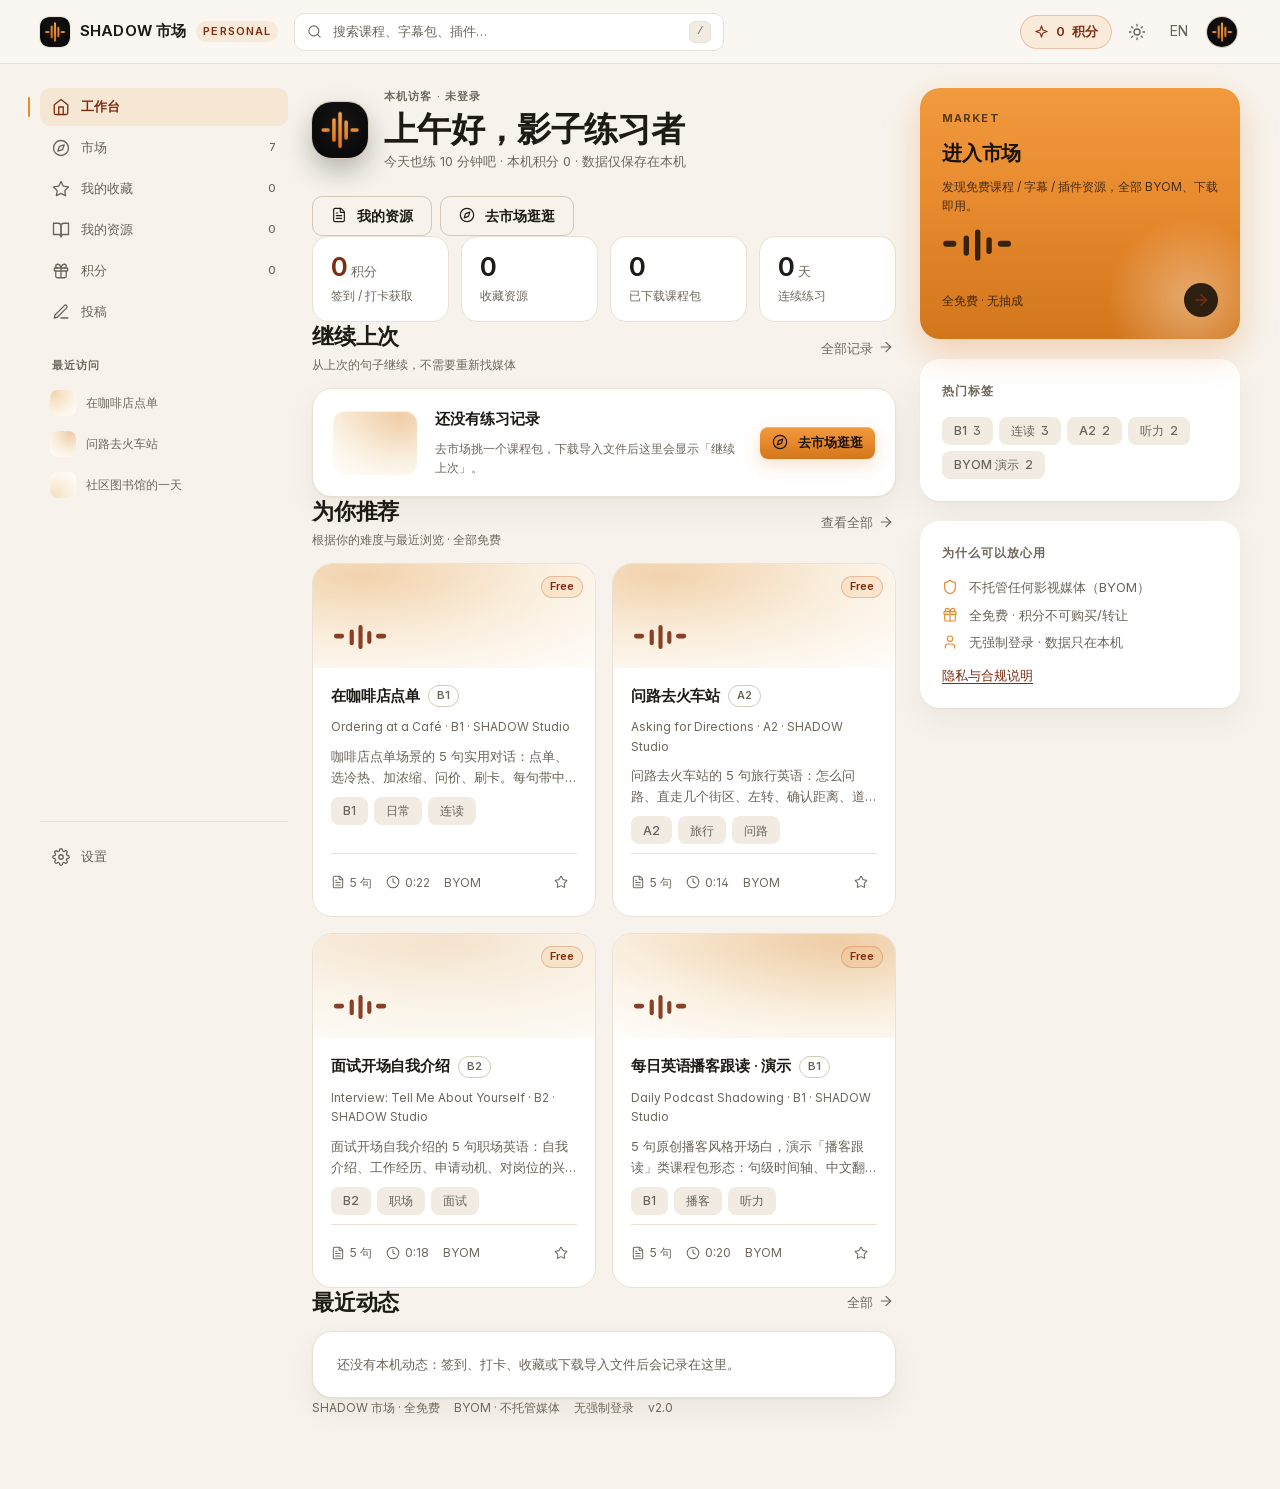
==== commit 419bbc4d: "feat(ui): 实施 UI v2 重设计（个人工作台优先 + 三栏壳 + 8页重排 + 字体/CSS性能优化 + 全量QA） - 新壳：topbar + 248/744/320 三栏 + 移动5项" ====
--- a/index.html
+++ b/index.html
@@ -1,246 +1,236 @@
 <!doctype html>
-<html lang="zh-CN" data-theme="light" data-theme-pref="system" data-lang="zh-CN">
+<html lang="zh-CN" data-theme="dark" data-theme-pref="system" data-lang="zh-CN">
 <head>
   <meta charset="utf-8" />
   <meta name="viewport" content="width=device-width, initial-scale=1, viewport-fit=cover" />
-  <title>SHADOW 市场 · 全免费影子跟读课程资源站</title>
-  <meta name="description" content="SHADOW 市场 P0：全免费的影子跟读课程包 / 插件 / 字幕包资源站。移动优先、中英双语、可安装离线；BYOM 不含媒体，浏览器 + 桌面端薄接口导入 SHADOW Studio。" />
-  <meta name="color-scheme" content="light dark" />
-  <meta name="theme-color" content="#E88A2E" />
+  <title>SHADOW 市场 · 个人工作台</title>
+  <meta name="description" content="SHADOW 市场：全免费的影子跟读课程包 / 字幕包 / 插件资源站。个人工作台优先，BYOM 不托管媒体，无强制登录。" />
+  <meta name="color-scheme" content="dark light" />
+  <meta name="theme-color" content="#0A0A0C" />
   <meta name="application-name" content="SHADOW 市场" />
   <meta name="apple-mobile-web-app-capable" content="yes" />
   <meta name="apple-mobile-web-app-title" content="SHADOW 市场" />
   <meta name="apple-mobile-web-app-status-bar-style" content="black-translucent" />
 
-  <!-- 品牌图标包（用户提供的「声波 / Voice Wave」APP 图标，已由 Lead 放入 assets/brand/） -->
-  <link rel="icon" href="assets/brand/favicon.ico" sizes="any" />
+  <!-- 品牌图标包（用户提供的「声波 / Voice Wave」APP 图标） -->
   <link rel="icon" type="image/png" sizes="32x32" href="assets/brand/favicon-32.png" />
   <link rel="icon" type="image/png" sizes="16x16" href="assets/brand/favicon-16.png" />
   <link rel="apple-touch-icon" sizes="180x180" href="assets/brand/apple-touch-icon-180.png" />
   <link rel="manifest" href="manifest.webmanifest" />
 
-  <!-- 主题 + 语言在首屏绘制前应用，避免闪烁（localStorage 无账号、仅本机） -->
+  <!-- 主题在首屏绘制前应用，避免闪烁 -->
   <script>
     (function () {
-      var themeKey = 'shadow.market.theme.v1';
+      var KEY = 'shadow.market.theme.v1';
       var pref = 'system';
-      try { pref = localStorage.getItem(themeKey) || 'system'; } catch (e) { /* 隐私模式忽略 */ }
+      try { pref = localStorage.getItem(KEY) || 'system'; } catch (e) { /* ignore */ }
       if (pref !== 'light' && pref !== 'dark' && pref !== 'system') pref = 'system';
       var dark = pref === 'dark' || (pref === 'system' && window.matchMedia && window.matchMedia('(prefers-color-scheme: dark)').matches);
       document.documentElement.dataset.theme = dark ? 'dark' : 'light';
       document.documentElement.dataset.themePref = pref;
-      var lang = 'zh-CN';
-      try { lang = localStorage.getItem('shadow.market.lang.v1') === 'en' ? 'en' : 'zh-CN'; } catch (e) { /* ignore */ }
-      document.documentElement.lang = lang;
-      document.documentElement.dataset.lang = lang;
-      // 首屏路由（供 CSS 决定是否展示 home 静态骨架；非 home 路由隐藏，避免替换首屏造成 CLS）
-      try {
-        var raw = String(location.hash || '#/').replace(/^#/, '').replace(/^\/+/, '');
-        var parts = raw.split(/[/?]/);
-        var seg = parts[0] || 'home';
-        document.documentElement.dataset.route = seg;
-        // 路由感知预加载：把该路由的视图模块（及其依赖）与详情页课程包提前拉取，减少 LCP 前的请求链
-        var VIEW_FILE = {
-          resource: 'resource', license: 'license', creator: 'creator', favorites: 'favorites',
-          changelog: 'changelog', contribute: 'contribute', about: 'about', privacy: 'privacy',
-          complaint: 'complaint', import: 'import', points: 'points', settings: 'settings',
-          search: 'home', category: 'home', tag: 'home',
-        };
-        function preloadLink(href, isModule) {
-          try {
-            var l = document.createElement('link');
-            if (isModule) { l.rel = 'modulepreload'; }
-            else { l.rel = 'preload'; l.as = 'fetch'; l.type = 'application/json'; l.crossOrigin = 'anonymous'; }
-            l.href = href;
-            document.head.appendChild(l);
-          } catch (e) { /* ignore */ }
-        }
-        if (seg === 'resource') {
-          preloadLink('assets/js/views/resource.js', true);
-          preloadLink('assets/js/markdown.js', true);
-          var rid = parts[1] ? decodeURIComponent(parts[1]) : '';
-          if (rid) preloadLink('data/packages/' + encodeURIComponent(rid) + '.shadowcourse', false);
-        } else if (seg === 'license') {
-          preloadLink('assets/js/views/resource.js', true);
-          preloadLink('assets/js/views/license.js', true);
-        } else if (VIEW_FILE[seg] && seg !== 'home') {
-          preloadLink('assets/js/views/' + VIEW_FILE[seg] + '.js', true);
-        }
-      } catch (e) { document.documentElement.dataset.route = 'home'; }
     })();
   </script>
 
+  <!-- 字体与样式 -->
   <link rel="stylesheet" href="assets/styles/tokens.css" />
-  <link rel="stylesheet" href="assets/styles/app.css" />
-
-  <!-- 性能：首屏关键数据与核心模块预加载（减少关键请求链瀑布；只保留首屏真正需要的少数请求） -->
+  <link rel="stylesheet" href="assets/styles/base.css" />
+  <link rel="stylesheet" href="assets/styles/pages-dashboard.css" />
+  <link rel="stylesheet" href="assets/styles/pages-core.css" />
+
+  <!-- 二级页面样式按需加载（app.js 在个人/静态页路由动态插入 pages-personal.css） -->
+
+  <!-- 数据与首屏模块预加载（扁平化模块图，减少串行 RTT；首屏 LCP 优化） -->
   <link rel="preload" href="catalog/resources.json" as="fetch" type="application/json" crossorigin="anonymous" />
+  <link rel="preload" href="catalog/site.json" as="fetch" type="application/json" crossorigin="anonymous" />
+  <link rel="preload" href="catalog/categories.json" as="fetch" type="application/json" crossorigin="anonymous" />
+  <link rel="preload" href="catalog/tags.json" as="fetch" type="application/json" crossorigin="anonymous" />
+  <link rel="preload" href="catalog/authors.json" as="fetch" type="application/json" crossorigin="anonymous" />
+  <link rel="preload" href="catalog/licenses.json" as="fetch" type="application/json" crossorigin="anonymous" />
+  <link rel="modulepreload" href="assets/js/app.js" />
+  <link rel="modulepreload" href="assets/js/dom.js" />
+  <link rel="modulepreload" href="assets/js/icons.js" />
+  <link rel="modulepreload" href="assets/js/data.js" />
+  <link rel="modulepreload" href="assets/js/router.js" />
   <link rel="modulepreload" href="assets/js/i18n.js" />
-  <link rel="modulepreload" href="assets/js/data.js" />
   <link rel="modulepreload" href="assets/js/components.js" />
+  <link rel="modulepreload" href="assets/js/theme.js" />
+  <link rel="modulepreload" href="assets/js/points.js" />
+  <link rel="modulepreload" href="assets/js/prefs.js" />
+  <link rel="modulepreload" href="assets/js/pwa.js" />
+  <link rel="modulepreload" href="assets/js/views/ui.js" />
   <link rel="modulepreload" href="assets/js/views/home.js" />
 </head>
 <body>
-  <a class="skip-link" href="#main" data-i18n="跳到主内容">跳到主内容</a>
-
-  <header class="site-header">
-    <div class="header-inner">
-      <a class="brand" href="#/" aria-label="SHADOW 市场首页">
-        <img class="brand-logo" src="assets/brand/logo-64.png" width="32" height="32" alt="" aria-hidden="true" decoding="async" fetchpriority="high" />
-        <span class="brand-word">SHADOW</span>
-        <span class="brand-sub" data-i18n="市场">市场</span>
-        <span class="brand-chip">P0 · FREE</span>
-      </a>
-
-      <nav class="header-nav" aria-label="主导航" data-i18n-aria-label="主导航">
-        <a class="header-nav-link" href="#/" data-nav="home" data-i18n="探索">探索</a>
-        <a class="header-nav-link" href="#/favorites" data-nav="favorites" data-i18n="收藏">收藏</a>
-        <a class="header-nav-link" href="#/contribute" data-nav="contribute" data-i18n="投稿">投稿</a>
-        <a class="header-nav-link" href="#/about" data-nav="about" data-i18n="关于">关于</a>
-      </nav>
-
-      <form class="header-search" id="header-search-form" role="search" novalidate>
-        <svg class="header-search-icon" width="16" height="16" viewBox="0 0 16 16" aria-hidden="true" focusable="false">
-          <path fill="currentColor" d="M10.68 11.74a6 6 0 0 1-7.922-8.982 6 6 0 0 1 8.982 7.922l3.04 3.04a.749.749 0 0 1-.326 1.275.749.749 0 0 1-.734-.215ZM11.5 7a4.499 4.499 0 1 0-8.997 0A4.499 4.499 0 0 0 11.5 7Z"/>
-        </svg>
-        <label class="visually-hidden" for="global-search" data-i18n="搜索资源">搜索资源</label>
-        <input id="global-search" class="header-search-input" type="search" name="q" autocomplete="off" spellcheck="false" data-testid="search-input"
-               data-i18n-placeholder="搜索课程 / 插件 / 字幕包，按 / 聚焦"
-               data-i18n-aria-label="全局搜索" aria-describedby="search-kbd-hint" />
-        <kbd class="header-search-kbd" id="search-kbd-hint" aria-hidden="true">/</kbd>
-      </form>
-
-      <div class="header-actions">
-        <button class="icon-btn header-lang" id="lang-toggle" type="button" aria-label="切换语言" data-i18n-aria-label="切换语言" title="切换语言 / Switch language" data-testid="lang-toggle"><span id="lang-toggle-label">EN</span></button>
-        <button class="icon-btn" id="theme-toggle" type="button" title="切换深浅色外观" data-i18n-title="切换深浅色外观" aria-label="切换深浅色外观" data-testid="theme-toggle"></button>
-        <button class="icon-btn header-install" id="install-btn" type="button" hidden data-i18n-aria-label="安装到主屏幕" title="安装到主屏幕" data-i18n-title="安装到主屏幕"></button>
-        <button class="btn btn-sm btn-command" id="open-palette" type="button" title="命令面板 (Ctrl+K)" data-i18n-title="命令面板" aria-label="打开命令面板" data-i18n-aria-label="打开命令面板" data-testid="open-palette">
-          <svg width="14" height="14" viewBox="0 0 16 16" aria-hidden="true" focusable="false"><path fill="currentColor" d="M6.5 0a1.5 1.5 0 0 1 1.5 1.5v4h1v-4A1.5 1.5 0 0 1 10.5 0 1.5 1.5 0 0 1 12 1.5v4h1.5a1.5 1.5 0 0 1 0 3H12v4a1.5 1.5 0 0 1-3 0v-4H8v4a1.5 1.5 0 0 1-3 0v-4H3.5a1.5 1.5 0 0 1 0-3H5v-4A1.5 1.5 0 0 1 6.5 0Z"/></svg>
-          <span class="btn-command-label" data-i18n="命令">命令</span>
-          <kbd class="btn-kbd">Ctrl K</kbd>
-        </button>
-        <button class="icon-btn header-more" id="more-toggle" type="button" aria-expanded="false" aria-controls="more-menu" aria-label="更多菜单" data-i18n-aria-label="更多菜单" title="更多" data-i18n-title="更多" data-testid="more-toggle">
-          <svg width="16" height="16" viewBox="0 0 16 16" aria-hidden="true" focusable="false"><path fill="currentColor" d="M1 3.75A.75.75 0 0 1 1.75 3h12.5a.75.75 0 0 1 0 1.5H1.75A.75.75 0 0 1 1 3.75Zm0 4.25a.75.75 0 0 1 .75-.75h12.5a.75.75 0 0 1 0 1.5H1.75A.75.75 0 0 1 1 8Zm0 4.25a.75.75 0 0 1 .75-.75h12.5a.75.75 0 0 1 0 1.5H1.75a.75.75 0 0 1-.75-.75Z"/></svg>
-        </button>
-        <nav class="more-menu" id="more-menu" aria-label="更多菜单" data-i18n-aria-label="更多菜单" hidden>
-          <a href="#/import" role="menuitem" data-i18n="一键导入说明">一键导入说明</a>
-          <a href="#/changelog" role="menuitem" data-i18n="更新日志">更新日志</a>
-          <a href="#/points" role="menuitem" data-i18n="积分（P1 预览）">积分（P1 预览）</a>
-          <a href="#/settings" role="menuitem" data-i18n="设置">设置</a>
-          <a href="#/privacy" role="menuitem" data-i18n="隐私说明">隐私说明</a>
-          <a href="#/complaint" role="menuitem" data-i18n="版权与投诉">版权与投诉</a>
-        </nav>
-      </div>
+<a class="skip-link" href="#main">跳到主内容</a>
+
+<!-- ===== 顶栏 ===== -->
+<header class="topbar">
+  <a class="brand" href="#/" aria-label="SHADOW 市场 · 工作台">
+    <img class="brand-mark" src="assets/brand/logo-64.png" width="30" height="30" alt="" aria-hidden="true" decoding="async" fetchpriority="high" />
+    <span class="brand-word">SHADOW <span data-i18n="市场">市场</span></span>
+    <span class="brand-label" data-i18n="PERSONAL">PERSONAL</span>
+  </a>
+
+  <form class="search" id="header-search-form" role="search" action="#/search" method="get">
+    <svg class="icon icon-sm" viewBox="0 0 24 24" aria-hidden="true"><circle cx="11" cy="11" r="8"/><path d="m21 21-4.3-4.3"/></svg>
+    <input type="search" name="q" id="header-search-input" placeholder="搜索课程、字幕包、插件…" aria-label="搜索资源" autocomplete="off" />
+    <span class="kbd" aria-hidden="true">/</span>
+  </form>
+
+  <div class="topbar-actions">
+    <a class="pill-points" href="#/points" id="points-pill" title="积分：免费获取，不可购买/转让/提现">
+      <svg class="icon icon-sm" viewBox="0 0 24 24" aria-hidden="true"><path d="m12 3-1.9 5.8a2 2 0 0 1-1.3 1.3L3 12l5.8 1.9a2 2 0 0 1 1.3 1.3L12 21l1.9-5.8a2 2 0 0 1 1.3-1.3L21 12l-5.8-1.9a2 2 0 0 1-1.3-1.3z"/></svg>
+      <span class="num" id="points-pill-value">0</span> <span data-i18n="积分">积分</span>
+    </a>
+    <button class="icon-btn" id="theme-toggle" type="button" aria-label="切换主题" data-i18n-aria-label="切换主题" title="切换主题">
+      <svg class="icon" viewBox="0 0 24 24" aria-hidden="true"><circle cx="12" cy="12" r="4"/><path d="M12 2v2M12 20v2M4.93 4.93l1.41 1.41M17.66 17.66l1.41 1.41M2 12h2M20 12h2M6.34 17.66l-1.41 1.41M19.07 4.93l-1.41 1.41"/></svg>
+    </button>
+    <button class="icon-btn" id="lang-toggle" type="button" aria-label="切换语言" data-i18n-aria-label="切换语言" title="切换语言 / Switch language">
+      <span id="lang-toggle-label">EN</span>
+    </button>
+    <a class="user-chip" href="#/settings" aria-label="本机账户设置">
+      <img class="avatar" src="assets/brand/logo-64.png" width="30" height="30" alt="" aria-hidden="true" />
+    </a>
+  </div>
+</header>
+
+<!-- ===== 三栏主框架 ===== -->
+<div class="app">
+  <!-- 左导航 -->
+  <aside class="sidebar" aria-label="主导航">
+    <nav class="side-group">
+      <a class="side-item" href="#/" data-nav="dashboard">
+        <svg class="icon" viewBox="0 0 24 24" aria-hidden="true"><path d="m3 9 9-7 9 7v11a2 2 0 0 1-2 2H5a2 2 0 0 1-2-2z"/><polyline points="9 22 9 12 15 12 15 22"/></svg>
+        <span data-i18n="工作台">工作台</span>
+      </a>
+      <a class="side-item" href="#/market" data-nav="market">
+        <svg class="icon" viewBox="0 0 24 24" aria-hidden="true"><circle cx="12" cy="12" r="10"/><polygon points="16.24 7.76 14.12 14.12 7.76 16.24 9.88 9.88 16.24 7.76"/></svg>
+        <span data-i18n="市场">市场</span> <span class="count" id="nav-count-market"></span>
+      </a>
+      <a class="side-item" href="#/favorites" data-nav="favorites">
+        <svg class="icon" viewBox="0 0 24 24" aria-hidden="true"><path d="M12 2l3.09 6.26L22 9.27l-5 4.87 1.18 6.88L12 17.77l-6.18 3.25L7 14.14 2 9.27l6.91-1.01z"/></svg>
+        <span data-i18n="我的收藏">我的收藏</span> <span class="count" id="nav-count-favorites"></span>
+      </a>
+      <a class="side-item" href="#/favorites?tab=downloads" data-nav="library">
+        <svg class="icon" viewBox="0 0 24 24" aria-hidden="true"><path d="M2 3h6a4 4 0 0 1 4 4v14a3 3 0 0 0-3-3H2z"/><path d="M22 3h-6a4 4 0 0 0-4 4v14a3 3 0 0 1 3-3h7z"/></svg>
+        <span data-i18n="我的资源">我的资源</span> <span class="count" id="nav-count-library"></span>
+      </a>
+      <a class="side-item" href="#/points" data-nav="points">
+        <svg class="icon" viewBox="0 0 24 24" aria-hidden="true"><rect x="3" y="8" width="18" height="4" rx="1"/><path d="M12 8v13M19 12v7a2 2 0 0 1-2 2H7a2 2 0 0 1-2-2v-7"/><path d="M7.5 8a2.5 2.5 0 0 1 0-5C11 3 12 8 12 8s1-5 4.5-5a2.5 2.5 0 0 1 0 5"/></svg>
+        <span data-i18n="积分">积分</span> <span class="count" id="nav-count-points"></span>
+      </a>
+      <a class="side-item" href="#/contribute" data-nav="contribute">
+        <svg class="icon" viewBox="0 0 24 24" aria-hidden="true"><path d="M12 20h9"/><path d="M16.5 3.5a2.1 2.1 0 0 1 3 3L7 19l-4 1 1-4z"/></svg>
+        <span data-i18n="投稿">投稿</span>
+      </a>
+    </nav>
+
+    <nav class="side-group" aria-label="最近访问">
+      <p class="side-label eyebrow" data-i18n="最近访问">最近访问</p>
+      <a class="side-mini" href="#/resource/com.shadow.course.cafe-order">
+        <span class="thumb" style="background:var(--cover-1)"></span>
+        <span class="name">在咖啡店点单</span>
+      </a>
+      <a class="side-mini" href="#/resource/com.shadow.course.asking-directions">
+        <span class="thumb" style="background:var(--cover-2)"></span>
+        <span class="name">问路去火车站</span>
+      </a>
+      <a class="side-mini" href="#/resource/com.shadow.subtitle.daily-listening-b1">
+        <span class="thumb" style="background:var(--cover-3)"></span>
+        <span class="name">社区图书馆的一天</span>
+      </a>
+    </nav>
+
+    <div class="side-foot">
+      <a class="side-item" href="#/settings" data-nav="settings">
+        <svg class="icon" viewBox="0 0 24 24" aria-hidden="true"><circle cx="12" cy="12" r="3"/><path d="M19.4 15a1.65 1.65 0 0 0 .33 1.82l.06.06a2 2 0 1 1-2.83 2.83l-.06-.06a1.65 1.65 0 0 0-1.82-.33 1.65 1.65 0 0 0-1 1.51V21a2 2 0 1 1-4 0v-.09A1.65 1.65 0 0 0 9 19.4a1.65 1.65 0 0 0-1.82.33l-.06.06a2 2 0 1 1-2.83-2.83l.06-.06a1.65 1.65 0 0 0 .33-1.82 1.65 1.65 0 0 0-1.51-1H3a2 2 0 1 1 0-4h.09A1.65 1.65 0 0 0 4.6 9a1.65 1.65 0 0 0-.33-1.82l-.06-.06a2 2 0 1 1 2.83-2.83l.06.06a1.65 1.65 0 0 0 1.82.33H9a1.65 1.65 0 0 0 1-1.51V3a2 2 0 1 1 4 0v.09a1.65 1.65 0 0 0 1 1.51 1.65 1.65 0 0 0 1.82-.33l.06-.06a2 2 0 1 1 2.83 2.83l-.06.06a1.65 1.65 0 0 0-.33 1.82V9a1.65 1.65 0 0 0 1.51 1H21a2 2 0 1 1 0 4h-.09a1.65 1.65 0 0 0-1.51 1z"/></svg>
+        <span data-i18n="设置">设置</span>
+      </a>
     </div>
-  </header>
-
-  <div class="global-banner" id="global-banner" role="status" hidden></div>
-  <div class="pwa-banner" id="pwa-banner" role="region" aria-label="应用更新" hidden></div>
-
+  </aside>
+
+  <!-- 主内容 -->
   <main class="main" id="main" tabindex="-1">
-    <!-- 静态首屏（LCP 在 HTML 解析阶段即可出现；JS 渲染后由真实内容替换；高度预留避免 CLS） -->
     <div class="view view-first-paint" id="view" aria-busy="false">
-      <div class="first-paint" data-first-paint="1">
-        <div class="page-head">
-          <div class="page-head-text">
-            <h1 class="page-title" data-i18n="探索市场">探索市场</h1>
-            <p class="page-sub" data-i18n="全免费课程资源 · 一键导入 SHADOW Studio · 可安装离线">全免费课程资源 · 一键导入 SHADOW Studio · 可安装离线</p>
-          </div>
-          <div class="page-head-actions">
-            <a class="btn" href="#/import" data-i18n="一键导入说明">一键导入说明</a>
-            <a class="btn" href="#/contribute" data-i18n="投稿指南">投稿指南</a>
+      <!-- 静态首屏（个人工作台骨架）：LCP 尽早出现，路由渲染时替换 -->
+      <section class="page-head dash-greet">
+        <div class="profile-hero">
+          <img class="avatar-lg" src="assets/brand/logo-128.png" width="56" height="56" alt="" aria-hidden="true" />
+          <div class="profile-name">
+            <span class="eyebrow" data-i18n="本机访客 · 未登录">本机访客 · 未登录</span>
+            <h1 class="name">下午好，影子练习者</h1>
+            <span class="meta" data-i18n="今天也练 10 分钟吧 · 数据仅保存在本机">今天也练 10 分钟吧 · 数据仅保存在本机</span>
           </div>
         </div>
-        <div class="notice first-paint-notice">
-          <div>
-            <strong data-i18n="P0 全免费">P0 全免费</strong> · <span data-i18n="积分只是兑换凭证（免费获取，不可购买 / 提现 / 转让）">积分只是兑换凭证（免费获取，不可购买 / 提现 / 转让）</span> · <strong>BYOM</strong>：<span data-i18n="市场不托管影视媒体、不上传用户媒体">市场不托管影视媒体、不上传用户媒体</span> · <a href="#/import" data-i18n="如何一键导入 →">如何一键导入 →</a>
-          </div>
-        </div>
-        <div class="res-list first-paint-list" aria-hidden="true">
-          <div class="sk-card fp-card"><div class="row"><div class="sk sk-icon"></div><div class="fp-lines"><div class="sk sk-line sk-title"></div><div class="sk sk-line sk-sub"></div></div></div><div class="sk sk-line sk-text"></div><div class="sk sk-line sk-text short"></div><div class="sk sk-line sk-meta"></div></div>
-          <div class="sk-card fp-card"><div class="row"><div class="sk sk-icon"></div><div class="fp-lines"><div class="sk sk-line sk-title"></div><div class="sk sk-line sk-sub"></div></div></div><div class="sk sk-line sk-text"></div><div class="sk sk-line sk-text short"></div><div class="sk sk-line sk-meta"></div></div>
-          <div class="sk-card fp-card"><div class="row"><div class="sk sk-icon"></div><div class="fp-lines"><div class="sk sk-line sk-title"></div><div class="sk sk-line sk-sub"></div></div></div><div class="sk sk-line sk-text"></div><div class="sk sk-line sk-text short"></div><div class="sk sk-line sk-meta"></div></div>
-        </div>
-      </div>
+      </section>
+      <section class="stat-row" aria-label="我的数据">
+        <div class="stat stat-accent"><span class="stat-value">0<span class="unit">积分</span></span><span class="stat-label">签到 / 打卡获取</span></div>
+        <div class="stat"><span class="stat-value">0</span><span class="stat-label">收藏资源</span></div>
+        <div class="stat"><span class="stat-value">0</span><span class="stat-label">已下载课程包</span></div>
+        <div class="stat"><span class="stat-value">0<span class="unit">天</span></span><span class="stat-label">连续练习</span></div>
+      </section>
     </div>
     <div class="visually-hidden" id="view-status" role="status" aria-live="polite" aria-atomic="true"></div>
   </main>
 
-  <footer class="site-footer">
-    <div class="footer-inner">
-      <div class="footer-brand">
-        <a class="footer-brandline" href="#/">
-          <img src="assets/brand/icon-192.png" width="22" height="22" alt="" aria-hidden="true" loading="lazy" decoding="async" style="border-radius:6px" />
-          <span>SHADOW <span data-i18n="市场">市场</span></span>
-        </a>
-        <p class="footer-note" data-i18n="全免费资源站 · P0 静态版。服务于全人类的软件：本地优先、可离线、不绑架用户。">全免费资源站 · P0 静态版。服务于全人类的软件：本地优先、可离线、不绑架用户。</p>
-        <p class="footer-note footer-note-dim" data-i18n="市场与 SHADOW Studio 是两个独立产品：市场是 Web 端资源入口，桌面端只保留「导入课程包」薄接口。">市场与 SHADOW Studio 是两个独立产品：市场是 Web 端资源入口，桌面端只保留「导入课程包」薄接口。</p>
-      </div>
-      <nav class="footer-col" aria-label="站内链接" data-i18n-aria-label="站内链接">
-        <h2 class="footer-title" data-i18n="浏览">浏览</h2>
-        <a href="#/" data-i18n="探索">探索</a>
-        <a href="#/favorites" data-i18n="我的收藏">我的收藏</a>
-        <a href="#/search?q=" data-i18n="搜索">搜索</a>
-        <a href="#/changelog" data-i18n="更新日志">更新日志</a>
-      </nav>
-      <nav class="footer-col" aria-label="参与与边界">
-        <h2 class="footer-title" data-i18n="参与">参与</h2>
-        <a href="#/contribute" data-i18n="投稿指南">投稿指南</a>
-        <a href="#/import" data-i18n="导入说明">导入说明</a>
-        <a href="#/about" data-i18n="关于">关于</a>
-        <a href="#/privacy" data-i18n="隐私">隐私</a>
-        <a href="#/complaint" data-i18n="版权投诉">版权投诉</a>
-      </nav>
-      <div class="footer-col">
-        <h2 class="footer-title" data-i18n="P0 边界">P0 边界</h2>
-        <span data-i18n="全免费 · 积分只是兑换凭证">全免费 · 积分只是兑换凭证</span>
-        <span data-i18n="BYOM：不托管影视媒体">BYOM：不托管影视媒体</span>
-        <span data-i18n="不收集账号 · 无支付/抽成/DRM">不收集账号 · 无支付/抽成/DRM</span>
-        <span data-i18n="一切即插件：声明式资源类型">一切即插件：声明式资源类型</span>
-      </div>
-      <div class="footer-col">
-        <h2 class="footer-title" data-i18n="技术">技术</h2>
-        <span data-i18n="纯静态 · 无构建 · 无 CDN">纯静态 · 无构建 · 无 CDN</span>
-        <span data-i18n="hash 路由 · 原生 ES Modules">hash 路由 · 原生 ES Modules</span>
-        <a href="plugins/index.json">plugin index.json</a>
-        <a href="data/catalog.json">catalog.json</a>
-      </div>
-    </div>
-    <div class="footer-bottom">
-      <span data-i18n="SHADOW 市场 · P0 本地演示版（无后端账号）">SHADOW 市场 · P0 本地演示版（无后端账号）</span>
-      <span class="footer-sep" aria-hidden="true">·</span>
-      <span data-i18n="统计数字为示例数据，P0 不采集用户行为">统计数字为示例数据，P0 不采集用户行为</span>
-    </div>
-  </footer>
-
-  <!-- 移动端底部导航（≤820px 显示）：探索 / 收藏 / 投稿 / 更多 -->
-  <nav class="bottom-nav" aria-label="移动端导航" data-i18n-aria-label="移动端导航" data-testid="bottom-nav">
-    <a class="bottom-nav-link" href="#/" data-nav="home" data-testid="bottom-nav-home">
-      <svg width="20" height="20" viewBox="0 0 16 16" aria-hidden="true" focusable="false"><path fill="currentColor" d="M8 16A8 8 0 1 1 8 0a8 8 0 0 1 0 16ZM1.5 8a6.5 6.5 0 1 0 13 0 6.5 6.5 0 0 0-13 0Zm3.146-3.354 1.83 3.254a1 1 0 0 0 .464.404l3.254 1.83a.5.5 0 0 0 .708-.708l-1.83-3.254a1 1 0 0 0-.464-.404L5.354 3.938a.5.5 0 0 0-.708.708Z"/></svg>
-      <span data-i18n="探索">探索</span>
-    </a>
-    <a class="bottom-nav-link" href="#/favorites" data-nav="favorites" data-testid="bottom-nav-favorites">
-      <svg width="20" height="20" viewBox="0 0 16 16" aria-hidden="true" focusable="false"><path fill="currentColor" fill-rule="evenodd" d="M8 .25a.75.75 0 0 1 .673.418l1.882 3.815 4.21.612a.75.75 0 0 1 .416 1.279l-3.046 2.97.719 4.192a.751.751 0 0 1-1.088.791L8 12.347l-3.766 1.98a.75.75 0 0 1-1.088-.79l.72-4.194L.818 6.374a.75.75 0 0 1 .416-1.28l4.21-.611L7.327.668A.75.75 0 0 1 8 .25Z"/></svg>
+  <!-- 右栏（由 app.js 按路由渲染；首屏静态兜底） -->
+  <aside class="rail" id="rail" aria-label="市场与动态">
+    <a class="cta-market" href="#/market">
+      <span class="cta-eyebrow">Market</span>
+      <h3 data-i18n="进入市场">进入市场</h3>
+      <p data-i18n="发现免费课程 / 字幕 / 插件资源，全部 BYOM、下载即用。">发现免费课程 / 字幕 / 插件资源，全部 BYOM、下载即用。</p>
+      <svg class="wave" viewBox="0 0 160 60" aria-hidden="true"><g fill="currentColor"><rect x="2" y="23" width="22" height="10" rx="5"/><rect x="36" y="14" width="9" height="34" rx="4.5"/><rect x="55" y="4" width="9" height="52" rx="4.5"/><rect x="74" y="17" width="9" height="28" rx="4.5"/><rect x="93" y="23" width="22" height="10" rx="5"/></g></svg>
+      <span class="cta-foot">
+        <span class="micro" style="opacity:.8" data-i18n="全免费 · 无抽成">全免费 · 无抽成</span>
+        <span class="cta-arrow"><svg class="icon" viewBox="0 0 24 24" aria-hidden="true"><path d="M5 12h14"/><path d="m12 5 7 7-7 7"/></svg></span>
+      </span>
+    </a>
+  </aside>
+</div>
+
+<!-- 移动端底部导航（≤860px 显示）：工作台 / 市场 / 收藏 / 积分 / 更多 -->
+<nav class="mobile-nav" aria-label="移动端导航" data-i18n-aria-label="移动端导航" data-testid="bottom-nav">
+  <div class="mobile-nav-inner">
+    <a class="mobile-nav-item" href="#/" data-nav="dashboard" data-testid="bottom-nav-home">
+      <svg class="icon" viewBox="0 0 24 24" aria-hidden="true"><path d="m3 9 9-7 9 7v11a2 2 0 0 1-2 2H5a2 2 0 0 1-2-2z"/><polyline points="9 22 9 12 15 12 15 22"/></svg>
+      <span data-i18n="工作台">工作台</span>
+    </a>
+    <a class="mobile-nav-item" href="#/market" data-nav="market" data-testid="bottom-nav-market">
+      <svg class="icon" viewBox="0 0 24 24" aria-hidden="true"><circle cx="12" cy="12" r="10"/><polygon points="16.24 7.76 14.12 14.12 7.76 16.24 9.88 9.88 16.24 7.76"/></svg>
+      <span data-i18n="市场">市场</span>
+    </a>
+    <a class="mobile-nav-item" href="#/favorites" data-nav="favorites" data-testid="bottom-nav-favorites">
+      <svg class="icon" viewBox="0 0 24 24" aria-hidden="true"><path d="M12 2l3.09 6.26L22 9.27l-5 4.87 1.18 6.88L12 17.77l-6.18 3.25L7 14.14 2 9.27l6.91-1.01z"/></svg>
       <span data-i18n="收藏">收藏</span>
     </a>
-    <a class="bottom-nav-link" href="#/contribute" data-nav="contribute" data-testid="bottom-nav-contribute">
-      <svg width="20" height="20" viewBox="0 0 16 16" aria-hidden="true" focusable="false"><path fill="currentColor" d="M2.75 14A1.75 1.75 0 0 1 1 12.25v-2.5a.75.75 0 0 1 1.5 0v2.5c0 .138.112.25.25.25h10.5a.25.25 0 0 0 .25-.25v-2.5a.75.75 0 0 1 1.5 0v2.5A1.75 1.75 0 0 1 13.25 14ZM7.25 4.06 4.53 6.78a.75.75 0 0 1-1.06-1.06l3.75-3.75a.75.75 0 0 1 1.06 0l3.75 3.75a.75.75 0 0 1-1.06 1.06L8.75 4.06V11a.75.75 0 0 1-1.5 0Z"/></svg>
-      <span data-i18n="投稿">投稿</span>
-    </a>
-    <button class="bottom-nav-link" id="bottom-more" type="button" aria-expanded="false" aria-controls="more-menu" data-testid="bottom-nav-more">
-      <svg width="20" height="20" viewBox="0 0 16 16" aria-hidden="true" focusable="false"><path fill="currentColor" d="M1 3.75A.75.75 0 0 1 1.75 3h12.5a.75.75 0 0 1 0 1.5H1.75A.75.75 0 0 1 1 3.75Zm0 4.25a.75.75 0 0 1 .75-.75h12.5a.75.75 0 0 1 0 1.5H1.75A.75.75 0 0 1 1 8Zm0 4.25a.75.75 0 0 1 .75-.75h12.5a.75.75 0 0 1 0 1.5H1.75a.75.75 0 0 1-.75-.75Z"/></svg>
+    <a class="mobile-nav-item" href="#/points" data-nav="points" data-testid="bottom-nav-points">
+      <svg class="icon" viewBox="0 0 24 24" aria-hidden="true"><rect x="3" y="8" width="18" height="4" rx="1"/><path d="M12 8v13M19 12v7a2 2 0 0 1-2 2H7a2 2 0 0 1-2-2v-7"/><path d="M7.5 8a2.5 2.5 0 0 1 0-5C11 3 12 8 12 8s1-5 4.5-5a2.5 2.5 0 0 1 0 5"/></svg>
+      <span data-i18n="积分">积分</span>
+    </a>
+    <button class="mobile-nav-item" type="button" id="bottom-more" aria-expanded="false" aria-controls="more-menu" data-testid="bottom-nav-more">
+      <svg class="icon" viewBox="0 0 24 24" aria-hidden="true"><path d="M4 6h16M4 12h16M4 18h16"/></svg>
       <span data-i18n="更多">更多</span>
     </button>
-  </nav>
-
-  <div class="toast-region" id="toast-region" aria-live="polite" aria-atomic="false"></div>
-  <div id="palette-root"></div>
-  <div id="modal-root"></div>
-
-  <noscript>
-    <div class="noscript">SHADOW 市场需要 JavaScript 才能浏览资源。请启用 JavaScript，或用 <code>node market/serve.mjs</code> 本地启动后访问。</div>
-  </noscript>
-
-  <script type="module" src="assets/js/app.js"></script>
+  </div>
+</nav>
+
+<!-- 移动端「更多」菜单 -->
+<div class="more-menu" id="more-menu" hidden>
+  <a class="more-menu-item" href="#/contribute"><span data-i18n="投稿">投稿</span></a>
+  <a class="more-menu-item" href="#/changelog"><span data-i18n="更新日志">更新日志</span></a>
+  <a class="more-menu-item" href="#/import"><span data-i18n="导入说明">导入说明</span></a>
+  <a class="more-menu-item" href="#/about"><span data-i18n="关于">关于</span></a>
+  <a class="more-menu-item" href="#/settings"><span data-i18n="设置">设置</span></a>
+</div>
+
+<div class="toast-region" id="toast-region" aria-live="polite" aria-atomic="false"></div>
+<div id="palette-root"></div>
+<div id="modal-root"></div>
+
+<noscript>
+  <div class="noscript">SHADOW 市场需要 JavaScript 才能浏览资源。请启用 JavaScript，或用 <code>node market/serve.mjs</code> 本地启动后访问。</div>
+</noscript>
+
+<script type="module" src="assets/js/app.js"></script>
 </body>
 </html>
--- a/assets/styles/tokens.css
+++ b/assets/styles/tokens.css
@@ -1,166 +1,175 @@
 /* ==========================================================================
-   SHADOW 市场 · Design Tokens
-   学习 GitHub 的网页设计逻辑（信息架构 / 中性色阶 / 边框分层 / 14px 基准）。
-   品牌视觉来自 `C:\Users\A pig\OneDrive\桌面\APP` 的「声波 · Voice Wave」正式 App 图标：
-   深色底（#0C0C0E）+ 品牌橙（#E88A2E，渐变 #FFB55C → #E27418）。
-   → --brand 用于标识/图标/装饰光晕；--accent 用于可读性达标的文字链接与主按钮。
+   SHADOW 市场 · Design Tokens v2「Obsidian & Amber」
+   Lead 定稿；mockup 页面只读引用，不要改本文件。
+   设计方向：个人工作台优先（GitHub 式四栏）+ 暖黑/暖纸双主题 + 琥珀强调。
    ========================================================================== */
 
-:root {
-  color-scheme: light;
-
-  /* 品牌（来自 APP 图标包：深色底 + 品牌橙 #E88A2E / 渐变 #FFB55C→#E27418） */
-  --brand: #E88A2E;
-  --brand-deep: #C2410C;
-  --brand-soft: rgba(232, 138, 46, 0.14);
-  --brand-gradient: linear-gradient(180deg, #ffb55c 0%, #f29a3e 55%, #e27418 100%);
-  --accent: #C2410C;
-  --accent-strong: #9A3412;
-  --accent-fg: #ffffff;
-  --accent-muted: rgba(194, 65, 12, 0.1);
-
-  /* 中性色阶（GitHub 式分层：canvas → subtle → surface → border） */
-  --canvas: #ffffff;
-  --canvas-subtle: #f6f8fa;
-  --canvas-inset: #f0f3f6;
-  --surface: #ffffff;
-  --surface-2: #f6f8fa;
-  --surface-hover: #eef1f4;
-  --overlay: rgba(31, 35, 40, 0.48);
-
-  --border: #d0d7de;
-  --border-muted: #d8dee4;
-  --border-subtle: #eaeef2;
-  --border-strong: #8c959f; /* 非文本对比 ≥3:1（输入框/控件边框） */
-
-  --fg: #1f2328;
-  --fg-muted: #59636e;
-  --fg-subtle: #57606a; /* 对比度 ≥4.5:1（含 --canvas-subtle 背景） */
-  --fg-on-emphasis: #ffffff;
-  --fg-inverse: #ffffff;
-
-  /* 语义色 */
-  --success: #1a7f37;
-  --success-soft: rgba(26, 127, 55, 0.1);
-  --danger: #cf222e;
-  --danger-soft: rgba(207, 34, 46, 0.08);
-  --danger-border: rgba(207, 34, 46, 0.4);
-  --attention: #9a6700;
-  --attention-soft: #fff8c5;
-  --info: #0969da;
-  --info-soft: rgba(9, 105, 218, 0.08);
-
-  /* 强调按钮（浅色主题用深橙底白字，保证 4.5:1 对比度） */
-  --btn-primary-bg: #C2410C;
-  --btn-primary-bg-hover: #9A3412;
-  --btn-primary-fg: #ffffff;
-  --btn-bg: #f6f8fa;
-  --btn-bg-hover: #eef1f4;
-  --btn-fg: #24292f;
-  --btn-border: rgba(31, 35, 40, 0.15);
-  --btn-danger-bg: #cf222e;
-  --btn-danger-hover: #a40e26;
-
-  /* 排版 */
-  --font-sans: -apple-system, BlinkMacSystemFont, "Segoe UI", "Noto Sans SC", "PingFang SC", "Hiragino Sans GB", "Microsoft YaHei", "Helvetica Neue", Arial, sans-serif;
-  --font-mono: "Cascadia Mono", "SFMono-Regular", "SF Mono", Consolas, "Liberation Mono", Menlo, "Noto Sans Mono CJK SC", monospace;
-  --font-size-base: 14px;
-  --font-size-small: 12px;
-  --font-size-xs: 11px;
-  --font-size-h1: 26px;
-  --font-size-h2: 20px;
-  --font-size-h3: 16px;
-  --line-height: 1.5;
-  --line-height-relaxed: 1.65;
-
-  /* 间距 / 圆角 / 阴影 */
-  --space-1: 4px;
-  --space-2: 8px;
-  --space-3: 12px;
-  --space-4: 16px;
-  --space-5: 24px;
-  --space-6: 32px;
-  --space-7: 48px;
-  --radius-sm: 4px;
-  --radius: 6px;
-  --radius-lg: 10px;
-  --radius-pill: 999px;
-  --shadow-sm: 0 1px 0 rgba(31, 35, 40, 0.04);
-  --shadow-card: 0 1px 0 rgba(31, 35, 40, 0.04);
-  --shadow-pop: 0 8px 24px rgba(66, 74, 83, 0.16), 0 1px 2px rgba(31, 35, 40, 0.12);
-  --shadow-modal: 0 16px 48px rgba(31, 35, 40, 0.28);
-
-  /* 布局 */
-  --container: 1280px;
-  --header-h: 62px;
-  --sidebar-w: 272px;
-  --aside-w: 296px;
-  --focus-ring: 0 0 0 3px rgba(232, 138, 46, 0.5);
-  --focus-ring-accent: 0 0 0 3px rgba(194, 65, 12, 0.28);
-  --transition: 120ms ease;
-  --z-header: 30;
-  --z-toast: 80;
-  --z-modal: 90;
-  --z-palette: 100;
+@font-face {
+  font-family: "InterVariable";
+  src: url("../fonts/InterVariable-latin.woff2") format("woff2-variations");
+  font-weight: 100 900;
+  font-style: normal;
+  font-display: swap;
 }
 
+:root,
 :root[data-theme="dark"] {
   color-scheme: dark;
 
-  --brand: #FFB55C;
-  --brand-deep: #FFD08A;
-  --brand-soft: rgba(255, 181, 92, 0.16);
-  --brand-gradient: linear-gradient(180deg, #ffb55c 0%, #f29a3e 55%, #e27418 100%);
-  --accent: #FFB55C;
-  --accent-strong: #FFD08A;
-  --accent-fg: #1a1208;
-  --accent-muted: rgba(255, 181, 92, 0.12);
+  /* 基底（暖黑，取自品牌图标的 #0C0C0E / #181512） */
+  --bg: #0A0A0C;
+  --bg-canvas: #0C0C0F;
+  --bg-1: #101013;
+  --bg-2: #141418;
+  --bg-3: #1B1B21;
+  --bg-4: #23232A;
+  --line: #24242B;
+  --line-strong: #34343E;
 
-  --canvas: #0d1117;
-  --canvas-subtle: #010409;
-  --canvas-inset: #010409;
-  --surface: #161b22;
-  --surface-2: #1c2128;
-  --surface-hover: #21262d;
-  --overlay: rgba(1, 4, 9, 0.72);
+  /* 文字（暖白） */
+  --text: #F5F0E9;
+  --text-2: #B9B2A8;
+  --text-3: #9A938A;
+  --text-inverse: #15110C;
 
-  --border: #30363d;
-  --border-muted: #3d444d;
-  --border-subtle: #21262d;
-  --border-strong: #6e7681;
+  /* 品牌（Voice Wave 琥珀） */
+  --amber: #FFB55C;
+  --amber-2: #F0913B;
+  --amber-3: #E27418;
+  --amber-ink: #1A1208;
+  --amber-text: #FFB55C;
+  --amber-soft: rgba(255, 181, 92, 0.12);
+  --amber-line: rgba(255, 181, 92, 0.3);
+  --amber-gradient: linear-gradient(180deg, #FFC06E 0%, #FFB55C 42%, #F0913B 100%);
+  --amber-glow: radial-gradient(60% 60% at 28% 8%, rgba(255, 181, 92, 0.1), transparent 70%);
 
-  --fg: #e6edf3;
-  --fg-muted: #9198a1;
-  --fg-subtle: #7d8590;
-  --fg-on-emphasis: #ffffff;
+  /* 状态（克制：只用成功/危险两个） */
+  --success: #7FD99A;
+  --success-soft: rgba(127, 217, 154, 0.12);
+  --danger: #FF7A6B;
+  --danger-soft: rgba(255, 122, 107, 0.12);
 
-  --success: #3fb950;
-  --success-soft: rgba(63, 185, 80, 0.12);
-  --danger: #f85149;
-  --danger-soft: rgba(248, 81, 73, 0.1);
-  --danger-border: rgba(248, 81, 73, 0.4);
-  --attention: #d29922;
-  --attention-soft: rgba(187, 128, 9, 0.12);
-  --info: #58a6ff;
-  --info-soft: rgba(56, 139, 253, 0.12);
+  /* 资源封面（只允许琥珀/暖灰 5 档，禁止绿紫蓝） */
+  --cover-1: radial-gradient(120% 120% at 18% 12%, #3A2A18 0%, #17130F 55%, #0E0D0B 100%);
+  --cover-2: radial-gradient(120% 120% at 80% 8%, #332417 0%, #14110E 60%, #0C0B0A 100%);
+  --cover-3: radial-gradient(120% 120% at 22% 90%, #2A2118 0%, #12100D 60%, #0B0A09 100%);
+  --cover-4: radial-gradient(120% 120% at 78% 82%, #3C2B19 0%, #16120E 60%, #0D0C0A 100%);
+  --cover-5: radial-gradient(120% 120% at 50% 10%, #241B12 0%, #100E0C 60%, #0A0A09 100%);
 
-  --btn-primary-bg: #E88A2E;
-  --btn-primary-bg-hover: #FFB55C;
-  --btn-primary-fg: #1a1208;
-  --btn-bg: #21262d;
-  --btn-bg-hover: #30363d;
-  --btn-fg: #e6edf3;
-  --btn-border: rgba(240, 246, 252, 0.1);
-  --btn-danger-bg: #da3633;
-  --btn-danger-hover: #f85149;
+  /* 阴影/焦点/动效 */
+  --shadow-card: 0 1px 0 rgba(255, 255, 255, 0.03) inset, 0 12px 32px rgba(0, 0, 0, 0.3);
+  --shadow-pop: 0 20px 56px rgba(0, 0, 0, 0.5);
+  --shadow-inset: inset 0 1px 0 rgba(255, 255, 255, 0.04);
+  --ring: 0 0 0 2px var(--bg), 0 0 0 4px var(--amber);
+  --ease: cubic-bezier(0.2, 0.7, 0.2, 1);
+  --dur: 160ms;
 
-  --shadow-card: 0 0 0 0 transparent;
-  --shadow-pop: 0 8px 24px rgba(1, 4, 9, 0.7), 0 0 0 1px rgba(48, 54, 61, 0.6);
-  --shadow-modal: 0 16px 56px rgba(1, 4, 9, 0.85), 0 0 0 1px #30363d;
-  --focus-ring: 0 0 0 3px rgba(255, 181, 92, 0.4);
-  --focus-ring-accent: 0 0 0 3px rgba(255, 181, 92, 0.35);
+  /* 遮罩/半透明 */
+  --overlay: rgba(4, 4, 6, 0.66);
+  --glass: rgba(10, 10, 12, 0.78);
 }
 
-@media (prefers-reduced-motion: reduce) {
-  :root { --transition: 0ms; }
+:root[data-theme="light"] {
+  color-scheme: light;
+
+  /* 暖纸 */
+  --bg: #F7F3EC;
+  --bg-canvas: #FBF8F3;
+  --bg-1: #FFFFFF;
+  --bg-2: #FFFFFF;
+  --bg-3: #F1EBE1;
+  --bg-4: #E9E1D5;
+  --line: #E9E1D5;
+  --line-strong: #D5C9B8;
+
+  --text: #1E1B17;
+  --text-2: #6A6359;
+  --text-3: #6E675D;
+  --text-inverse: #FFFFFF;
+
+  --amber: #E88A2E;
+  --amber-2: #C2410C;
+  --amber-3: #9A3412;
+  --amber-ink: #1A1208;
+  --amber-text: #7C2D12;
+  --amber-soft: rgba(232, 138, 46, 0.12);
+  --amber-line: rgba(194, 65, 12, 0.24);
+  --amber-gradient: linear-gradient(180deg, #F29A3E 0%, #E88A2E 45%, #D2761C 100%);
+  --amber-glow: radial-gradient(60% 60% at 28% 8%, rgba(232, 138, 46, 0.09), transparent 70%);
+
+  --success: #2F8F4E;
+  --success-soft: rgba(47, 143, 78, 0.1);
+  --danger: #C0362C;
+  --danger-soft: rgba(192, 54, 44, 0.08);
+
+  --cover-1: radial-gradient(120% 120% at 18% 12%, #F3D7B4 0%, #FBF2E4 60%, #FFFDFA 100%);
+  --cover-2: radial-gradient(120% 120% at 80% 8%, #EFCDA6 0%, #FAF1E2 60%, #FFFDFA 100%);
+  --cover-3: radial-gradient(120% 120% at 22% 90%, #F6E2C6 0%, #FCF5E9 60%, #FFFDFA 100%);
+  --cover-4: radial-gradient(120% 120% at 78% 82%, #F0D2AC 0%, #FAF3E6 60%, #FFFDFA 100%);
+  --cover-5: radial-gradient(120% 120% at 50% 10%, #F5E6D2 0%, #FBF6EC 60%, #FFFDFA 100%);
+
+  --shadow-card: 0 1px 2px rgba(35, 27, 18, 0.05), 0 12px 32px rgba(35, 27, 18, 0.06);
+  --shadow-pop: 0 20px 56px rgba(35, 27, 18, 0.14);
+  --shadow-inset: inset 0 1px 0 rgba(255, 255, 255, 0.7);
+  --ring: 0 0 0 2px var(--bg), 0 0 0 4px var(--amber-2);
+  --ease: cubic-bezier(0.2, 0.7, 0.2, 1);
+  --dur: 160ms;
+
+  --overlay: rgba(30, 27, 23, 0.4);
+  --glass: rgba(251, 248, 243, 0.82);
 }
+
+/* ---------- 与主题无关的常量 ---------- */
+:root {
+  /* 字体 */
+  --font-sans: "InterVariable", "Inter", -apple-system, BlinkMacSystemFont, "Segoe UI",
+    "PingFang SC", "Noto Sans SC", "Microsoft YaHei", "Helvetica Neue", Arial, sans-serif;
+  --font-mono: "JetBrains Mono", ui-monospace, "Cascadia Mono", "SF Mono", Consolas, monospace;
+
+  /* 字阶 */
+  --fs-display: 34px;
+  --fs-h1: 28px;
+  --fs-h2: 22px;
+  --fs-h3: 17px;
+  --fs-body: 14px;
+  --fs-sm: 13px;
+  --fs-micro: 12px;
+  --fs-tiny: 11px;
+  --lh-tight: 1.15;
+  --lh-heading: 1.32;
+  --lh-body: 1.62;
+
+  /* 间距（4 基数） */
+  --sp-1: 4px;
+  --sp-2: 8px;
+  --sp-3: 12px;
+  --sp-4: 16px;
+  --sp-5: 20px;
+  --sp-6: 24px;
+  --sp-7: 32px;
+  --sp-8: 40px;
+  --sp-9: 48px;
+  --sp-10: 64px;
+
+  /* 圆角 */
+  --r-xs: 6px;
+  --r-sm: 8px;
+  --r-md: 10px;
+  --r-lg: 16px;
+  --r-xl: 20px;
+  --r-2xl: 24px;
+  --r-pill: 999px;
+
+  /* 布局 */
+  --container: 1440px;
+  --sidebar-w: 248px;
+  --rail-w: 320px;
+  --header-h: 64px;
+  --gutter: 24px;
+  --page-x: 40px;
+  --content-max: 880px;
+
+  --z-header: 30;
+  --z-float: 60;
+  --z-overlay: 80;
+}
--- a/assets/styles/base.css
+++ b/assets/styles/base.css
@@ -0,0 +1,553 @@
+/* ==========================================================================
+   SHADOW 市场 · Base UI v2「Obsidian & Amber」
+   Lead 定稿；mockup 页面只读引用，不要改本文件。
+   依赖 tokens.css（变量）。页面级样式放 styles/pages-*.css。
+   ========================================================================== */
+
+/* ---------- reset ---------- */
+*,
+*::before,
+*::after { box-sizing: border-box; }
+html, body { margin: 0; padding: 0; }
+html { -webkit-text-size-adjust: 100%; }
+body {
+  min-height: 100vh;
+  background: var(--bg);
+  color: var(--text);
+  font-family: var(--font-sans);
+  font-size: var(--fs-body);
+  line-height: var(--lh-body);
+  -webkit-font-smoothing: antialiased;
+  text-rendering: optimizeLegibility;
+  font-feature-settings: "cv11", "ss01";
+}
+img, svg { display: block; max-width: 100%; }
+button, input, textarea, select { font: inherit; color: inherit; }
+button { cursor: pointer; background: none; border: 0; padding: 0; }
+a { color: inherit; text-decoration: none; }
+ul, ol { margin: 0; padding: 0; list-style: none; }
+h1, h2, h3, h4, p { margin: 0; }
+::selection { background: var(--amber); color: var(--amber-ink); }
+
+::-webkit-scrollbar { width: 10px; height: 10px; }
+::-webkit-scrollbar-thumb { background: var(--bg-4); border-radius: 999px; border: 2px solid var(--bg); }
+::-webkit-scrollbar-track { background: transparent; }
+
+:focus-visible { outline: none; box-shadow: var(--ring); border-radius: 8px; }
+
+.skip-link {
+  position: absolute;
+  left: 16px;
+  top: -48px;
+  z-index: 1000;
+  padding: 10px 14px;
+  border-radius: var(--r-sm);
+  background: var(--bg-2);
+  border: 1px solid var(--amber-line);
+  color: var(--text);
+  font-size: var(--fs-sm);
+  transition: top var(--dur) var(--ease);
+}
+.skip-link:focus { top: 12px; }
+
+/* ---------- 排版 ---------- */
+.display { font-size: var(--fs-display); line-height: var(--lh-tight); font-weight: 650; letter-spacing: -0.02em; }
+h1, .h1 { font-size: var(--fs-h1); line-height: var(--lh-heading); font-weight: 640; letter-spacing: -0.015em; }
+h2, .h2 { font-size: var(--fs-h2); line-height: var(--lh-heading); font-weight: 620; letter-spacing: -0.01em; }
+h3, .h3 { font-size: var(--fs-h3); line-height: var(--lh-heading); font-weight: 600; }
+.body { font-size: var(--fs-body); line-height: var(--lh-body); }
+.small { font-size: var(--fs-sm); }
+.micro { font-size: var(--fs-micro); }
+.tiny { font-size: var(--fs-tiny); }
+.muted { color: var(--text-2); }
+.faint { color: var(--text-3); }
+.mono { font-family: var(--font-mono); font-variant-numeric: tabular-nums; }
+.num { font-variant-numeric: tabular-nums; }
+.eyebrow {
+  font-size: var(--fs-tiny);
+  font-weight: 600;
+  letter-spacing: 0.1em;
+  text-transform: uppercase;
+  color: var(--text-3);
+}
+.lead { font-size: 15px; line-height: 1.6; color: var(--text-2); }
+.text-link { color: var(--amber-text); text-decoration: underline; text-underline-offset: 3px; text-decoration-thickness: 1px; }
+.text-link:hover { color: var(--amber-2); }
+.strong { font-weight: 600; }
+.nowrap { white-space: nowrap; }
+
+/* ---------- 顶栏 ---------- */
+.topbar {
+  position: sticky;
+  top: 0;
+  z-index: var(--z-header);
+  height: var(--header-h);
+  display: flex;
+  align-items: center;
+  gap: 16px;
+  padding: 0 var(--page-x);
+  background: var(--glass);
+  backdrop-filter: blur(16px) saturate(1.2);
+  -webkit-backdrop-filter: blur(16px) saturate(1.2);
+  border-bottom: 1px solid var(--line);
+}
+.brand { display: inline-flex; align-items: center; gap: 10px; min-width: 0; }
+.brand-mark { width: 30px; height: 30px; border-radius: 9px; box-shadow: 0 0 0 1px var(--line); }
+.brand-word { font-size: 15px; font-weight: 650; letter-spacing: 0.01em; }
+.brand-label {
+  font-size: var(--fs-tiny); font-weight: 600; letter-spacing: 0.1em;
+  color: var(--amber-text); background: var(--amber-soft);
+  padding: 2px 7px; border-radius: 999px;
+}
+.search {
+  flex: 1 1 auto; max-width: 430px; min-width: 200px;
+  display: flex; align-items: center; gap: 9px;
+  height: 38px; padding: 0 12px;
+  background: var(--bg-2);
+  border: 1px solid var(--line);
+  border-radius: var(--r-md);
+  color: var(--text-3);
+  transition: border-color var(--dur) var(--ease);
+}
+.search:hover, .search:focus-within { border-color: var(--line-strong); }
+.search input { flex: 1; min-width: 0; background: none; border: 0; outline: none; color: var(--text); font-size: var(--fs-sm); }
+.search input::placeholder { color: var(--text-3); }
+.search .kbd { flex: none; }
+.topbar-actions { margin-left: auto; display: flex; align-items: center; gap: 8px; }
+.kbd {
+  display: inline-flex; align-items: center; justify-content: center;
+  min-width: 22px; height: 22px; padding: 0 6px;
+  font-family: var(--font-mono); font-size: 11px; color: var(--text-3);
+  background: var(--bg-3); border: 1px solid var(--line); border-radius: 6px;
+}
+.pill-points {
+  display: inline-flex; align-items: center; gap: 7px;
+  height: 34px; padding: 0 13px;
+  border-radius: 999px;
+  background: var(--amber-soft); color: var(--amber-text);
+  font-size: var(--fs-sm); font-weight: 600;
+  border: 1px solid var(--amber-line);
+}
+.pill-points .num { font-size: 13px; }
+.icon-btn {
+  width: 34px; height: 34px; border-radius: 10px;
+  display: inline-flex; align-items: center; justify-content: center;
+  color: var(--text-2);
+  transition: background var(--dur) var(--ease), color var(--dur) var(--ease);
+}
+.icon-btn:hover { background: var(--bg-3); color: var(--text); }
+.user-chip { display: inline-flex; align-items: center; gap: 8px; padding: 3px; border-radius: 999px; }
+.user-chip:hover { background: var(--bg-3); }
+.avatar {
+  width: 30px; height: 30px; border-radius: 50%;
+  object-fit: cover; box-shadow: 0 0 0 1px var(--line-strong);
+}
+.avatar-lg { width: 56px; height: 56px; border-radius: 18px; }
+.icon { width: 18px; height: 18px; flex: none; stroke: currentColor; fill: none; stroke-width: 1.75; stroke-linecap: round; stroke-linejoin: round; }
+.icon-sm { width: 15px; height: 15px; }
+.icon-lg { width: 22px; height: 22px; }
+
+/* ---------- 主框架：sidebar / main / rail ---------- */
+.app {
+  width: 100%;
+  max-width: var(--container);
+  margin: 0 auto;
+  padding: 24px var(--page-x) 72px;
+  display: grid;
+  grid-template-columns: var(--sidebar-w) minmax(0, 1fr) var(--rail-w);
+  gap: var(--gutter);
+  align-items: start;
+}
+.sidebar {
+  position: sticky;
+  top: calc(var(--header-h) + 24px);
+  display: flex; flex-direction: column; gap: 26px;
+  min-height: calc(100vh - var(--header-h) - 48px);
+  min-width: 0;
+}
+.side-group { display: flex; flex-direction: column; gap: 3px; }
+.side-label { padding: 0 12px 6px; }
+.side-item {
+  display: flex; align-items: center; gap: 11px;
+  height: 38px; padding: 0 12px;
+  border-radius: var(--r-md);
+  color: var(--text-2);
+  font-size: var(--fs-sm); font-weight: 500;
+  transition: background var(--dur) var(--ease), color var(--dur) var(--ease);
+}
+.side-item:hover { background: var(--bg-3); color: var(--text); }
+.side-item.is-active { background: var(--amber-soft); color: var(--amber-text); font-weight: 600; position: relative; }
+.side-item.is-active::before {
+  content: ""; position: absolute; left: -12px; top: 9px; bottom: 9px;
+  width: 2px; border-radius: 2px; background: var(--amber);
+}
+.side-item .count { margin-left: auto; font-size: var(--fs-tiny); color: var(--text-3); font-variant-numeric: tabular-nums; }
+.side-item.is-active .count { color: var(--amber-text); }
+.side-foot { margin-top: auto; display: flex; flex-direction: column; gap: 8px; padding-top: 16px; border-top: 1px solid var(--line); }
+.side-mini {
+  display: flex; align-items: center; gap: 10px; padding: 6px 10px;
+  border-radius: var(--r-sm); color: var(--text-3); font-size: var(--fs-micro);
+}
+.side-mini:hover { background: var(--bg-3); color: var(--text-2); }
+.side-mini .thumb { width: 26px; height: 26px; border-radius: 7px; flex: none; }
+.side-mini .name { overflow: hidden; text-overflow: ellipsis; white-space: nowrap; }
+
+.main { min-width: 0; display: flex; flex-direction: column; gap: 28px; }
+.rail { position: sticky; top: calc(var(--header-h) + 24px); display: flex; flex-direction: column; gap: 16px; }
+.rail-card {
+  background: var(--bg-2);
+  border: 1px solid var(--line);
+  border-radius: var(--r-xl);
+  padding: 18px;
+  box-shadow: var(--shadow-card);
+}
+:root[data-theme="dark"] .rail-card,
+:root:not([data-theme="light"]) .rail-card { border-color: transparent; }
+.rail-title { font-size: var(--fs-micro); font-weight: 700; letter-spacing: 0.08em; text-transform: uppercase; color: var(--text-3); margin-bottom: 14px; }
+
+/* ---------- 页头 / 区块 ---------- */
+.page-head { display: flex; flex-direction: column; gap: 8px; }
+.page-head h1 { font-size: var(--fs-h1); }
+.page-head .lead { max-width: 620px; }
+.page-head-row { display: flex; align-items: flex-end; justify-content: space-between; gap: 16px; flex-wrap: wrap; }
+.section { display: flex; flex-direction: column; gap: 14px; }
+.section-head { display: flex; align-items: center; justify-content: space-between; gap: 12px; }
+.section-title { display: flex; align-items: center; gap: 9px; font-size: var(--fs-h2); font-weight: 620; }
+.section-sub { font-size: var(--fs-micro); color: var(--text-3); margin-top: 4px; }
+.section-link { display: inline-flex; align-items: center; gap: 5px; font-size: var(--fs-sm); color: var(--text-3); min-height: 24px; }
+.section-link:hover { color: var(--amber-text); }
+.divider { height: 1px; background: var(--line); border: 0; margin: 0; }
+
+/* ---------- 卡片 ---------- */
+.card {
+  background: var(--bg-2);
+  border: 1px solid var(--line);
+  border-radius: var(--r-xl);
+  padding: 22px;
+  box-shadow: var(--shadow-card);
+}
+.card-pad { padding: 22px 24px; }
+.card-flat { background: var(--bg-2); border-radius: var(--r-xl); padding: 22px; }
+.card-hover { transition: transform var(--dur) var(--ease), border-color var(--dur) var(--ease), box-shadow var(--dur) var(--ease); }
+.card-hover:hover { transform: translateY(-2px); border-color: var(--line-strong); box-shadow: var(--shadow-pop); }
+
+/* ---------- 按钮 ---------- */
+.btn {
+  display: inline-flex; align-items: center; justify-content: center; gap: 8px;
+  height: 40px; padding: 0 18px;
+  border-radius: var(--r-md);
+  font-size: var(--fs-body); font-weight: 600;
+  white-space: nowrap;
+  transition: transform var(--dur) var(--ease), background var(--dur) var(--ease), border-color var(--dur) var(--ease), color var(--dur) var(--ease);
+}
+.btn:active { transform: translateY(1px); }
+.btn-primary {
+  background: var(--amber-gradient);
+  color: var(--amber-ink);
+  box-shadow: 0 1px 0 rgba(255, 255, 255, 0.25) inset, 0 6px 18px rgba(226, 116, 24, 0.22);
+}
+.btn-primary:hover { filter: brightness(1.05); }
+.btn-secondary { background: transparent; color: var(--text); border: 1px solid var(--line-strong); }
+.btn-secondary:hover { background: var(--bg-3); border-color: var(--text-3); }
+.btn-ghost { background: transparent; color: var(--text-2); padding: 0 12px; }
+.btn-ghost:hover { background: var(--bg-3); color: var(--text); }
+.btn-icon { width: 40px; padding: 0; border: 1px solid var(--line); background: var(--bg-2); color: var(--text-2); }
+.btn-icon:hover { background: var(--bg-3); color: var(--text); border-color: var(--line-strong); }
+.btn-sm { height: 32px; padding: 0 12px; font-size: var(--fs-sm); border-radius: var(--r-sm); }
+.btn-block { width: 100%; }
+.btn[disabled] { opacity: 0.5; pointer-events: none; }
+
+/* ---------- 徽标 / 标签 ---------- */
+.badge {
+  display: inline-flex; align-items: center; gap: 5px;
+  height: 22px; padding: 0 8px;
+  border-radius: 999px;
+  font-size: var(--fs-tiny); font-weight: 600; letter-spacing: 0.01em;
+  white-space: nowrap;
+}
+.badge-soft { background: var(--amber-soft); color: var(--amber-text); border: 1px solid var(--amber-line); }
+.badge-outline { background: transparent; color: var(--text-2); border: 1px solid var(--line-strong); }
+.badge-neutral { background: var(--bg-3); color: var(--text-2); }
+.badge-success { background: var(--success-soft); color: var(--success); }
+.badge-dot::before { content: ""; width: 5px; height: 5px; border-radius: 50%; background: currentColor; }
+.chip {
+  display: inline-flex; align-items: center; gap: 6px;
+  height: 28px; padding: 0 11px;
+  background: var(--bg-3);
+  color: var(--text-2);
+  border-radius: var(--r-sm);
+  font-size: var(--fs-micro); font-weight: 500;
+  border: 1px solid transparent;
+  transition: background var(--dur) var(--ease), color var(--dur) var(--ease);
+}
+.chip:hover { background: var(--bg-4); color: var(--text); }
+.chip.is-active { background: var(--amber-soft); color: var(--amber-text); border-color: var(--amber-line); }
+.chip .count { color: var(--text-3); font-variant-numeric: tabular-nums; }
+.chip.is-active .count { color: var(--amber-text); }
+.tag-row { display: flex; align-items: center; gap: 6px; flex-wrap: wrap; }
+
+/* ---------- 资源卡 ---------- */
+.res-grid { display: grid; grid-template-columns: repeat(2, minmax(0, 1fr)); gap: 16px; }
+.res-card {
+  position: relative;
+  display: flex; flex-direction: column;
+  background: var(--bg-2);
+  border: 1px solid var(--line);
+  border-radius: var(--r-xl);
+  overflow: hidden;
+  transition: transform var(--dur) var(--ease), border-color var(--dur) var(--ease), box-shadow var(--dur) var(--ease);
+}
+.res-card:hover { transform: translateY(-2px); border-color: var(--line-strong); box-shadow: var(--shadow-pop); }
+.cover {
+  position: relative;
+  height: 104px;
+  background: var(--cover-1);
+  overflow: hidden;
+}
+.cover-2 { background: var(--cover-2); }
+.cover-3 { background: var(--cover-3); }
+.cover-4 { background: var(--cover-4); }
+.cover-5 { background: var(--cover-5); }
+.cover::after {
+  content: ""; position: absolute; inset: -40%;
+  background: var(--amber-glow); pointer-events: none;
+}
+.cover .wave { position: absolute; left: 20px; bottom: 14px; width: 74px; height: 34px; color: var(--amber-text); opacity: 0.9; }
+.cover .badge { position: absolute; top: 12px; right: 12px; backdrop-filter: blur(6px); }
+.res-body { display: flex; flex-direction: column; gap: 9px; padding: 16px 18px 18px; flex: 1; }
+.res-title { font-size: 15px; font-weight: 620; letter-spacing: -0.01em; display: flex; align-items: center; gap: 8px; }
+.res-sub { font-size: var(--fs-micro); color: var(--text-3); }
+.res-desc {
+  font-size: var(--fs-sm); color: var(--text-2);
+  display: -webkit-box; -webkit-line-clamp: 2; -webkit-box-orient: vertical; overflow: hidden;
+  min-height: 40px;
+}
+.res-meta {
+  margin-top: auto; display: flex; align-items: center; gap: 14px;
+  padding-top: 12px; border-top: 1px solid var(--line);
+  font-size: var(--fs-micro); color: var(--text-3);
+}
+.res-meta span { display: inline-flex; align-items: center; gap: 5px; }
+.res-meta .icon { width: 14px; height: 14px; }
+.res-fav { margin-left: auto; color: var(--text-3); min-width: 32px; min-height: 32px; display: inline-flex; align-items: center; justify-content: center; border-radius: 8px; }
+.res-fav:hover { color: var(--amber-text); }
+.res-fav.is-on { color: var(--amber-text); }
+
+/* 列表行（我的资源/收藏/流水） */
+.list { display: flex; flex-direction: column; }
+.list-row {
+  display: flex; align-items: center; gap: 14px;
+  padding: 12px 14px;
+  border-radius: var(--r-lg);
+  transition: background var(--dur) var(--ease);
+}
+.list-row + .list-row { border-top: 1px solid var(--line); border-top-left-radius: 0; border-top-right-radius: 0; }
+.list-row:hover { background: var(--bg-3); }
+.list-cover { width: 44px; height: 44px; border-radius: 11px; flex: none; background: var(--cover-2); position: relative; overflow: hidden; }
+.list-body { min-width: 0; flex: 1; display: flex; flex-direction: column; gap: 3px; }
+.list-title { font-size: var(--fs-body); font-weight: 600; overflow: hidden; text-overflow: ellipsis; white-space: nowrap; }
+.list-sub { font-size: var(--fs-micro); color: var(--text-3); display: flex; align-items: center; gap: 8px; flex-wrap: wrap; }
+.list-actions { display: flex; align-items: center; gap: 6px; flex: none; }
+.list-amount { font-family: var(--font-mono); font-size: var(--fs-sm); font-weight: 600; }
+
+/* ---------- 数据摘要 ---------- */
+.stat-row { display: grid; grid-template-columns: repeat(4, minmax(0, 1fr)); gap: 12px; }
+.stat {
+  display: flex; flex-direction: column; gap: 4px;
+  padding: 16px 18px;
+  background: var(--bg-2);
+  border-radius: var(--r-lg);
+  border: 1px solid var(--line);
+}
+.stat-value { font-size: 26px; font-weight: 650; letter-spacing: -0.02em; font-variant-numeric: tabular-nums; line-height: 1.1; }
+.stat-value .unit { font-size: var(--fs-sm); font-weight: 500; color: var(--text-3); margin-left: 4px; }
+.stat-label { font-size: var(--fs-micro); color: var(--text-3); display: flex; align-items: center; gap: 6px; }
+.stat-accent .stat-value { color: var(--amber-text); }
+
+/* ---------- Hero（详情页） ---------- */
+.hero {
+  position: relative;
+  display: flex; align-items: flex-end; gap: 20px;
+  min-height: 156px;
+  padding: 26px;
+  border-radius: var(--r-2xl);
+  background: var(--cover-1);
+  border: 1px solid var(--line);
+  overflow: hidden;
+}
+.hero::after { content: ""; position: absolute; inset: 0; background: var(--amber-glow); pointer-events: none; }
+.hero > * { position: relative; z-index: 1; }
+.hero-icon { width: 64px; height: 64px; border-radius: 18px; background: var(--bg-2); border: 1px solid var(--line-strong); display: flex; align-items: center; justify-content: center; flex: none; }
+.hero-body { display: flex; flex-direction: column; gap: 8px; min-width: 0; }
+.hero-title-row { display: flex; align-items: center; gap: 10px; flex-wrap: wrap; }
+.hero-title { font-size: var(--fs-h1); line-height: 1.2; font-weight: 650; letter-spacing: -0.02em; }
+.hero-sub { font-size: var(--fs-sm); color: var(--text-2); }
+.hero-meta { display: flex; align-items: center; gap: 14px; font-size: var(--fs-micro); color: var(--text-3); flex-wrap: wrap; }
+.hero-actions { display: flex; align-items: center; gap: 8px; margin-left: auto; flex-wrap: wrap; }
+
+/* ---------- Tabs ---------- */
+.tabs { display: flex; align-items: center; gap: 26px; border-bottom: 1px solid var(--line); }
+.tab {
+  position: relative;
+  display: inline-flex; align-items: center; gap: 7px;
+  padding: 13px 1px;
+  font-size: var(--fs-body); font-weight: 500;
+  color: var(--text-3);
+  transition: color var(--dur) var(--ease);
+}
+.tab:hover { color: var(--text); }
+.tab.is-active { color: var(--text); font-weight: 600; }
+.tab.is-active::after { content: ""; position: absolute; left: 0; right: 0; bottom: -1px; height: 2px; background: var(--amber); border-radius: 2px; }
+.tab .count { font-size: var(--fs-tiny); color: var(--text-3); background: var(--bg-3); padding: 1px 6px; border-radius: 999px; }
+
+/* ---------- 进度 / 时间线 ---------- */
+.progress { height: 6px; background: var(--bg-4); border-radius: 999px; overflow: hidden; }
+.progress-fill { height: 100%; border-radius: 999px; background: var(--amber-gradient); }
+.timeline { display: flex; flex-direction: column; gap: 0; }
+.timeline-item { position: relative; display: flex; gap: 12px; padding: 10px 0 10px 22px; }
+.timeline-item::before {
+  content: ""; position: absolute; left: 3px; top: 16px; width: 7px; height: 7px;
+  border-radius: 50%; background: var(--amber); box-shadow: 0 0 0 3px var(--amber-soft);
+}
+.timeline-item::after { content: ""; position: absolute; left: 6px; top: 28px; bottom: -2px; width: 1px; background: var(--line); }
+.timeline-item:last-child::after { display: none; }
+.timeline-time { font-size: var(--fs-micro); color: var(--text-3); white-space: nowrap; min-width: 64px; }
+.timeline-text { font-size: var(--fs-sm); color: var(--text-2); }
+.timeline-text b { color: var(--text); font-weight: 600; }
+
+/* ---------- CTA（右栏进入市场） ---------- */
+.cta-market {
+  position: relative;
+  display: flex; flex-direction: column; gap: 12px;
+  padding: 22px;
+  border-radius: var(--r-xl);
+  background: var(--amber-gradient);
+  color: var(--amber-ink);
+  overflow: hidden;
+  box-shadow: 0 14px 36px rgba(226, 116, 24, 0.28);
+}
+.cta-market::after {
+  content: ""; position: absolute; right: -40px; bottom: -50px;
+  width: 180px; height: 180px; border-radius: 50%;
+  background: radial-gradient(circle, rgba(255, 255, 255, 0.34), transparent 65%);
+}
+.cta-market > * { position: relative; z-index: 1; }
+.cta-market .cta-eyebrow { font-size: var(--fs-tiny); font-weight: 700; letter-spacing: 0.1em; text-transform: uppercase; opacity: 0.7; }
+.cta-market h3 { font-size: 20px; font-weight: 700; letter-spacing: -0.01em; }
+.cta-market p { font-size: var(--fs-micro); line-height: 1.55; opacity: 0.78; }
+.cta-market .cta-foot { display: flex; align-items: center; justify-content: space-between; margin-top: 4px; }
+.cta-market .cta-arrow {
+  width: 34px; height: 34px; border-radius: 50%;
+  display: inline-flex; align-items: center; justify-content: center;
+  background: rgba(26, 18, 8, 0.9); color: var(--amber-text);
+}
+.cta-market .wave { width: 96px; height: 40px; opacity: 0.85; color: var(--amber-ink); }
+
+/* ---------- 空态 / 提示 ---------- */
+.empty { display: flex; flex-direction: column; align-items: center; gap: 12px; padding: 56px 24px; text-align: center; }
+.empty-art { width: 120px; height: 64px; color: var(--amber-text); opacity: 0.55; }
+.empty-title { font-size: 15px; font-weight: 620; }
+.empty-text { font-size: var(--fs-sm); color: var(--text-3); max-width: 360px; }
+.notice {
+  display: flex; align-items: center; gap: 9px;
+  padding: 10px 14px;
+  background: var(--bg-2); border: 1px solid var(--line); border-radius: var(--r-md);
+  font-size: var(--fs-sm); color: var(--text-2);
+}
+.notice .dot { width: 6px; height: 6px; border-radius: 50%; background: var(--amber); flex: none; }
+.notice b { color: var(--text); font-weight: 600; }
+.footer-note { font-size: var(--fs-micro); color: var(--text-3); display: flex; align-items: center; gap: 14px; flex-wrap: wrap; }
+
+/* ---------- 个人资料 / 继续上次 ---------- */
+.profile-hero { display: flex; align-items: center; gap: 18px; }
+.profile-name { display: flex; flex-direction: column; gap: 3px; }
+.profile-name .name { font-size: var(--fs-display); line-height: var(--lh-tight); font-weight: 650; letter-spacing: -0.02em; }
+.profile-name .meta { font-size: var(--fs-sm); color: var(--text-3); display: flex; align-items: center; gap: 8px; }
+.continue-card { display: flex; align-items: center; gap: 18px; padding: 18px 20px; }
+.continue-cover { width: 84px; height: 64px; border-radius: 12px; background: var(--cover-2); position: relative; overflow: hidden; flex: none; }
+.continue-body { flex: 1; min-width: 0; display: flex; flex-direction: column; gap: 7px; }
+.continue-title { font-size: 15px; font-weight: 620; }
+.continue-meta { font-size: var(--fs-micro); color: var(--text-3); }
+.continue-actions { display: flex; gap: 8px; flex: none; }
+
+/* ---------- 移动端导航 ---------- */
+.mobile-nav {
+  display: none;
+  position: fixed; left: 0; right: 0; bottom: 0; z-index: var(--z-float);
+  height: 62px;
+  padding-bottom: env(safe-area-inset-bottom, 0);
+  background: var(--glass);
+  backdrop-filter: blur(16px);
+  border-top: 1px solid var(--line);
+}
+.mobile-nav-inner { display: flex; align-items: stretch; height: 62px; }
+.mobile-nav-item {
+  flex: 1; display: flex; flex-direction: column; align-items: center; justify-content: center; gap: 3px;
+  font-size: 10px; color: var(--text-3);
+}
+.mobile-nav-item.is-active { color: var(--amber-text); }
+.mobile-nav-item .icon { width: 20px; height: 20px; }
+
+/* ---------- 栅格与工具 ---------- */
+.grid-2 { display: grid; grid-template-columns: repeat(2, minmax(0, 1fr)); gap: 16px; }
+.grid-3 { display: grid; grid-template-columns: repeat(3, minmax(0, 1fr)); gap: 14px; }
+.row { display: flex; align-items: center; gap: 12px; }
+.row-between { display: flex; align-items: center; justify-content: space-between; gap: 12px; }
+.col { display: flex; flex-direction: column; gap: 12px; }
+.stack-8 { display: flex; flex-direction: column; gap: 8px; }
+.stack-12 { display: flex; flex-direction: column; gap: 12px; }
+.stack-16 { display: flex; flex-direction: column; gap: 16px; }
+.stack-24 { display: flex; flex-direction: column; gap: 24px; }
+.wrap { flex-wrap: wrap; }
+.flex-1 { flex: 1; min-width: 0; }
+.hide { display: none !important; }
+.sr-only { position: absolute; width: 1px; height: 1px; padding: 0; margin: -1px; overflow: hidden; clip: rect(0 0 0 0); white-space: nowrap; border: 0; }
+.visually-hidden { position: absolute; width: 1px; height: 1px; padding: 0; margin: -1px; overflow: hidden; clip: rect(0 0 0 0); white-space: nowrap; border: 0; }
+.wave { display: block; }
+
+/* 移动端「更多」菜单 */
+.more-menu {
+  position: fixed;
+  left: 12px;
+  right: 12px;
+  bottom: calc(62px + 12px);
+  z-index: var(--z-float);
+  display: flex;
+  flex-direction: column;
+  gap: 2px;
+  padding: 8px;
+  background: var(--bg-2);
+  border: 1px solid var(--line-strong);
+  border-radius: var(--r-xl);
+  box-shadow: var(--shadow-pop);
+}
+.more-menu[hidden] { display: none; }
+.more-menu-item { display: flex; align-items: center; height: 44px; padding: 0 14px; border-radius: var(--r-md); color: var(--text-2); font-size: var(--fs-body); }
+.more-menu-item:hover { background: var(--bg-3); color: var(--text); }
+.noscript { margin: 24px auto; max-width: 560px; padding: 16px 18px; background: var(--bg-2); border: 1px solid var(--line); border-radius: var(--r-lg); color: var(--text-2); font-size: var(--fs-sm); }
+
+/* ---------- 响应式 ---------- */
+@media (max-width: 1240px) {
+  .app { grid-template-columns: 224px minmax(0, 1fr) 288px; }
+  :root { --sidebar-w: 224px; --rail-w: 288px; }
+}
+@media (max-width: 1080px) {
+  .app { grid-template-columns: 224px minmax(0, 1fr); }
+  .rail { display: none; }
+  :root { --rail-w: 0px; }
+}
+@media (max-width: 860px) {
+  .app { grid-template-columns: minmax(0, 1fr); padding: 16px 16px 88px; }
+  .sidebar { display: none; }
+  .topbar { padding: 0 16px; gap: 10px; }
+  .search { max-width: none; }
+  .res-grid, .grid-2, .grid-3 { grid-template-columns: minmax(0, 1fr); }
+  .stat-row { grid-template-columns: repeat(2, minmax(0, 1fr)); }
+  .mobile-nav { display: block; }
+  .hero { flex-direction: column; align-items: flex-start; gap: 14px; }
+  .hero-actions { margin-left: 0; width: 100%; }
+}
+
+@media (prefers-reduced-motion: reduce) {
+  *, *::before, *::after { animation-duration: 0.01ms !important; transition-duration: 0.01ms !important; }
+}
--- a/assets/styles/pages-dashboard.css
+++ b/assets/styles/pages-dashboard.css
@@ -0,0 +1,43 @@
+/* 个人工作台页面级样式（Lead） */
+
+.dash-greet {
+  flex-direction: row;
+  align-items: center;
+  justify-content: space-between;
+  gap: 24px;
+  flex-wrap: wrap;
+}
+.dash-greet .profile-hero { gap: 16px; }
+.dash-greet .avatar-lg { border-radius: 20px; box-shadow: 0 0 0 1px var(--line-strong), 0 12px 28px rgba(0, 0, 0, 0.28); }
+.dash-greet-actions { display: flex; align-items: center; gap: 8px; }
+
+.continue-card { padding: 18px 20px; }
+.continue-card .continue-cover { box-shadow: var(--shadow-inset); }
+.continue-card .progress { margin-top: 2px; }
+
+.compliance-card .rail-title { margin-bottom: 12px; }
+.compliance-card li { line-height: 1.5; }
+
+@media (max-width: 860px) {
+  .app { padding-top: 12px; }
+  .dash-greet { flex-direction: column; align-items: flex-start; gap: 10px; }
+  .dash-greet-actions { display: none; }
+  .dash-greet .profile-hero { gap: 12px; align-items: center; }
+  .dash-greet .avatar-lg { width: 44px; height: 44px; border-radius: 14px; }
+  .dash-greet .profile-name .name { font-size: 24px; line-height: 30px; letter-spacing: -0.01em; }
+  .dash-greet .profile-name .meta { font-size: 12px; }
+  .dash-greet .profile-name .eyebrow { font-size: 10px; }
+  .stat-row { gap: 8px; }
+  .stat { padding: 10px 12px; border-radius: 12px; }
+  .stat-value { font-size: 20px; }
+  .stat-label { font-size: 11px; }
+  .continue-card { flex-wrap: wrap; padding: 12px 14px; gap: 12px; }
+  .continue-card .continue-cover { width: 52px; height: 44px; border-radius: 10px; }
+  .continue-body { gap: 4px; }
+  .continue-title { font-size: 14px; }
+  .continue-meta { font-size: 11px; }
+  .continue-actions { width: 100%; gap: 6px; }
+  .continue-actions .btn { flex: 1; height: 34px; font-size: 13px; }
+  .section { gap: 12px; }
+  .section-sub { display: none; }
+}
--- a/assets/styles/pages-core.css
+++ b/assets/styles/pages-core.css
@@ -0,0 +1,1251 @@
+/* ==========================================================================
+   SHADOW 市场 · 页面级样式（设计稿 A：market.html / resource.html）
+   仅在本文件写页面专属样式；设计系统 tokens.css / base.css 只读引用。
+   设计语言：Obsidian & Amber（暖黑 / 暖纸 + 单一琥珀强调）
+   ========================================================================== */
+
+/* ---------- 通用：面包屑 / 返回 ---------- */
+.breadcrumb {
+  display: flex;
+  align-items: center;
+  gap: 8px;
+  font-size: var(--fs-micro);
+  color: var(--text-3);
+  flex-wrap: wrap;
+}
+.breadcrumb a { color: var(--text-3); transition: color var(--dur) var(--ease); }
+.breadcrumb a:hover { color: var(--amber-text); }
+.breadcrumb .sep { color: var(--text-3); opacity: 0.55; }
+.breadcrumb .current { color: var(--text-2); }
+
+.back-link {
+  display: inline-flex;
+  align-items: center;
+  gap: 7px;
+  height: 32px;
+  padding: 0 10px;
+  border-radius: var(--r-sm);
+  font-size: var(--fs-micro);
+  font-weight: 500;
+  color: var(--text-3);
+  transition: background var(--dur) var(--ease), color var(--dur) var(--ease);
+}
+.back-link:hover { background: var(--bg-3); color: var(--text); }
+
+/* ==========================================================================
+   MARKET · 市场探索
+   ========================================================================== */
+
+/* 页头 */
+.market-head { gap: 14px; }
+.market-head-title { display: flex; align-items: flex-end; justify-content: space-between; gap: 16px; flex-wrap: wrap; }
+.market-head h1 { display: flex; align-items: center; gap: 12px; }
+.market-count {
+  font-size: var(--fs-tiny);
+  font-weight: 600;
+  letter-spacing: 0.06em;
+  color: var(--amber-text);
+  background: var(--amber-soft);
+  border: 1px solid var(--amber-line);
+  padding: 2px 9px;
+  border-radius: 999px;
+  transform: translateY(-2px);
+}
+
+/* 大搜索框（比顶栏更宽，作为市场页主入口之一） */
+.search-lg {
+  height: 46px;
+  max-width: 620px;
+  width: 100%;
+  padding: 0 14px;
+  border-radius: var(--r-lg);
+  background: var(--bg-2);
+}
+.search-lg .icon { color: var(--text-3); }
+.search-lg input { font-size: var(--fs-sm); }
+.search-lg .kbd { height: 24px; }
+
+/* 工具行：排序 segmented + 视图切换 + 计数 */
+.results-bar {
+  display: flex;
+  align-items: center;
+  justify-content: space-between;
+  gap: 14px;
+  flex-wrap: wrap;
+  padding: 2px 0 2px;
+}
+.results-left { display: flex; align-items: center; gap: 12px; flex-wrap: wrap; }
+.result-count { font-size: var(--fs-micro); color: var(--text-3); font-variant-numeric: tabular-nums; }
+.result-count b { color: var(--text-2); font-weight: 600; }
+
+.seg {
+  display: inline-flex;
+  align-items: center;
+  gap: 2px;
+  padding: 3px;
+  background: var(--bg-2);
+  border: 1px solid var(--line);
+  border-radius: var(--r-md);
+}
+.seg-item {
+  display: inline-flex;
+  align-items: center;
+  gap: 6px;
+  height: 28px;
+  padding: 0 11px;
+  border-radius: 7px;
+  font-size: var(--fs-micro);
+  font-weight: 500;
+  color: var(--text-3);
+  transition: background var(--dur) var(--ease), color var(--dur) var(--ease);
+}
+.seg-item:hover { color: var(--text); background: var(--bg-3); }
+.seg-item.is-active { background: var(--bg-4); color: var(--text); font-weight: 600; }
+
+.view-toggle { display: inline-flex; align-items: center; gap: 2px; }
+.view-toggle .icon-btn { width: 30px; height: 30px; border-radius: 7px; color: var(--text-3); }
+.view-toggle .icon-btn:hover { color: var(--text); }
+.view-toggle .icon-btn.is-active { background: var(--bg-3); color: var(--amber-text); }
+
+/* 左栏：筛选（折叠分组） */
+.side-head {
+  display: flex;
+  align-items: center;
+  justify-content: space-between;
+  gap: 8px;
+  padding: 0 12px 8px;
+}
+.filter-group { border-radius: var(--r-md); }
+.filter-summary {
+  display: flex;
+  align-items: center;
+  gap: 9px;
+  height: 36px;
+  padding: 0 12px;
+  border-radius: var(--r-md);
+  font-size: var(--fs-sm);
+  font-weight: 500;
+  color: var(--text-2);
+  cursor: pointer;
+  list-style: none;
+  user-select: none;
+  transition: background var(--dur) var(--ease), color var(--dur) var(--ease);
+}
+.filter-summary::-webkit-details-marker { display: none; }
+.filter-summary:hover { background: var(--bg-3); color: var(--text); }
+.filter-summary .chev { margin-left: auto; color: var(--text-3); transition: transform var(--dur) var(--ease); }
+.filter-group[open] > .filter-summary .chev { transform: rotate(180deg); }
+.filter-group[open] > .filter-summary { color: var(--text); }
+.filter-group .count { font-size: var(--fs-tiny); color: var(--text-3); font-variant-numeric: tabular-nums; }
+.filter-group[open] > .filter-summary .count { color: var(--amber-text); }
+
+.filter-list { display: flex; flex-direction: column; gap: 1px; padding: 2px 0 8px 6px; }
+.filter-item {
+  display: flex;
+  align-items: center;
+  gap: 9px;
+  height: 32px;
+  padding: 0 10px;
+  border-radius: var(--r-sm);
+  font-size: var(--fs-micro);
+  color: var(--text-2);
+  transition: background var(--dur) var(--ease), color var(--dur) var(--ease);
+}
+.filter-item:hover { background: var(--bg-3); color: var(--text); }
+.filter-item .box {
+  width: 14px;
+  height: 14px;
+  border-radius: 4px;
+  border: 1px solid var(--line-strong);
+  display: grid;
+  place-items: center;
+  color: transparent;
+  flex: none;
+  transition: background var(--dur) var(--ease), border-color var(--dur) var(--ease), color var(--dur) var(--ease);
+}
+.filter-item .box .icon { width: 10px; height: 10px; stroke-width: 2.4; }
+.filter-item .count { margin-left: auto; color: var(--text-3); font-variant-numeric: tabular-nums; }
+.filter-item.is-checked { color: var(--text); font-weight: 500; }
+.filter-item.is-checked .box { background: var(--amber); border-color: var(--amber-text); color: var(--amber-ink); }
+.filter-item.is-checked .count { color: var(--amber-text); }
+
+.filter-clear {
+  display: flex;
+  align-items: center;
+  gap: 7px;
+  height: 32px;
+  margin: 2px 0 0 6px;
+  padding: 0 10px;
+  border-radius: var(--r-sm);
+  font-size: var(--fs-micro);
+  color: var(--text-3);
+  transition: color var(--dur) var(--ease);
+}
+.filter-clear:hover { color: var(--amber-text); }
+.filter-foot { padding: 6px 12px 0; }
+
+/* 资源卡（在 base 的 .res-card 上补充市场页密度） */
+.market-grid { display: grid; grid-template-columns: repeat(2, minmax(0, 1fr)); gap: 16px; }
+.market-grid .cover { height: 112px; }
+.market-grid .cover .wave { width: 84px; height: 38px; }
+.market-grid .res-title { font-size: 15.5px; }
+.market-grid .res-body { gap: 8px; padding: 15px 17px 16px; }
+.market-grid .res-desc { font-size: var(--fs-micro); line-height: 1.6; }
+.market-grid .tag-row .chip { height: 22px; padding: 0 8px; font-size: var(--fs-tiny); border-radius: 6px; pointer-events: none; }
+.market-grid .res-meta { gap: 12px; }
+.type-dot {
+  display: inline-flex;
+  align-items: center;
+  gap: 5px;
+  color: var(--text-3);
+  font-size: var(--fs-tiny);
+}
+.type-dot .icon { width: 13px; height: 13px; color: var(--text-2); }
+
+/* 空态（默认隐藏备查；图注说明“无匹配时”） */
+.empty-demo { opacity: 0.9; }
+.empty-demo .empty { padding: 40px 24px; }
+.empty-demo-label {
+  text-align: center;
+  font-size: var(--fs-tiny);
+  letter-spacing: 0.08em;
+  text-transform: uppercase;
+  color: var(--text-3);
+  opacity: 0.7;
+  margin-top: -8px;
+}
+
+/* 右栏补充 */
+.rail-list { display: flex; flex-direction: column; gap: 2px; }
+.rail-item {
+  display: flex;
+  align-items: center;
+  gap: 10px;
+  height: 34px;
+  padding: 0 8px;
+  margin: 0 -8px;
+  border-radius: var(--r-sm);
+  font-size: var(--fs-micro);
+  color: var(--text-2);
+  transition: background var(--dur) var(--ease), color var(--dur) var(--ease);
+}
+.rail-item:hover { background: var(--bg-3); color: var(--text); }
+.rail-item .icon { color: var(--text-3); width: 15px; height: 15px; }
+.rail-item .count { margin-left: auto; color: var(--text-3); font-variant-numeric: tabular-nums; }
+.rail-item:hover .count { color: var(--text-2); }
+
+.rail-creator { display: flex; align-items: center; gap: 12px; }
+.rail-creator .avatar { width: 38px; height: 38px; border-radius: 12px; }
+.rail-creator-name { font-size: var(--fs-sm); font-weight: 620; }
+.rail-creator-meta { font-size: var(--fs-tiny); color: var(--text-3); }
+.rail-card .rail-link {
+  display: inline-flex;
+  align-items: center;
+  gap: 6px;
+  margin-top: 12px;
+  font-size: var(--fs-micro);
+  color: var(--text-3);
+}
+.rail-card .rail-link:hover { color: var(--amber-text); }
+.rail-card .rail-link .icon { width: 14px; height: 14px; }
+
+.rail-tip { display: flex; gap: 11px; align-items: flex-start; }
+.rail-tip .tip-icon {
+  width: 32px;
+  height: 32px;
+  border-radius: 9px;
+  background: var(--amber-soft);
+  color: var(--amber-text);
+  display: grid;
+  place-items: center;
+  flex: none;
+}
+.rail-tip .tip-text { font-size: var(--fs-micro); color: var(--text-2); line-height: 1.55; }
+.rail-tip .tip-text b { color: var(--text); font-weight: 600; }
+.rail-tip .tip-text a { color: var(--amber-text); }
+.rail-tip .tip-text a:hover { text-decoration: underline; text-underline-offset: 3px; }
+
+/* ==========================================================================
+   RESOURCE · 资源详情
+   ========================================================================== */
+
+.app--detail { grid-template-columns: minmax(0, 1fr) var(--rail-w); }
+.detail-main { min-width: 0; display: flex; flex-direction: column; gap: 26px; }
+
+/* Hero */
+.detail-hero {
+  position: relative;
+  padding: 28px 28px 24px;
+  min-height: 190px;
+  border-radius: var(--r-2xl);
+  background: var(--cover-1);
+  border: 1px solid var(--line);
+  overflow: hidden;
+  display: flex;
+  flex-direction: column;
+  gap: 18px;
+}
+.detail-hero::after {
+  content: "";
+  position: absolute;
+  inset: 0;
+  background: var(--amber-glow);
+  pointer-events: none;
+}
+.detail-hero > * { position: relative; z-index: 1; }
+.hero-wave-bg {
+  position: absolute !important;
+  right: -24px;
+  top: 2px;
+  width: 380px;
+  height: 190px;
+  color: var(--amber-text);
+  opacity: 0.16;
+  pointer-events: none;
+  z-index: 0 !important;
+}
+.hero-top { display: flex; align-items: flex-start; gap: 18px; min-width: 0; }
+.hero-icon-lg {
+  width: 72px;
+  height: 72px;
+  border-radius: 20px;
+  flex: none;
+  background: var(--bg-2);
+  border: 1px solid var(--line-strong);
+  box-shadow: var(--shadow-card);
+  display: grid;
+  place-items: center;
+  color: var(--amber-text);
+}
+.hero-icon-lg .wave { width: 40px; height: 28px; }
+.hero-text { min-width: 0; display: flex; flex-direction: column; gap: 7px; padding-top: 2px; }
+.hero-title-row { display: flex; align-items: center; gap: 10px; flex-wrap: wrap; }
+.detail-hero .hero-title { font-size: var(--fs-h1); }
+.detail-hero .hero-sub { font-size: var(--fs-sm); color: var(--text-2); }
+.detail-hero .hero-meta { gap: 16px; }
+.hero-author { display: inline-flex; align-items: center; gap: 7px; }
+.hero-author img { width: 18px; height: 18px; border-radius: 50%; }
+.hero-author b { color: var(--text-2); font-weight: 600; }
+.hero-sep { width: 3px; height: 3px; border-radius: 50%; background: var(--text-3); opacity: 0.6; }
+
+.hero-action-row {
+  display: flex;
+  align-items: center;
+  gap: 10px;
+  flex-wrap: wrap;
+  padding-top: 2px;
+}
+.hero-action-row .btn-primary { padding: 0 22px; }
+.hero-action-row .meta-hint { margin-left: 6px; font-size: var(--fs-micro); color: var(--text-3); }
+.hero-action-row .meta-hint b { color: var(--text-2); font-weight: 600; }
+
+/* Tabs + 面板 */
+.detail-tabs-wrap { display: flex; flex-direction: column; gap: 22px; }
+.detail-tabs { gap: 24px; overflow-x: auto; scrollbar-width: none; }
+.detail-tabs::-webkit-scrollbar { display: none; }
+.detail-tabs .tab { white-space: nowrap; }
+.panel[hidden] { display: none !important; }
+.panel { display: flex; flex-direction: column; gap: 24px; }
+
+/* README */
+.readme { display: flex; flex-direction: column; gap: 26px; max-width: 792px; }
+.readme-lead { font-size: 15px; line-height: 1.7; color: var(--text); }
+.readme h2 { font-size: var(--fs-h3); font-weight: 640; letter-spacing: -0.01em; }
+.readme p { font-size: 14px; line-height: 1.72; color: var(--text-2); }
+.readme-section { display: flex; flex-direction: column; gap: 12px; }
+.readme-quote {
+  display: flex;
+  gap: 12px;
+  padding: 15px 18px;
+  background: var(--bg-2);
+  border: 1px solid var(--line);
+  border-left: 2px solid var(--amber);
+  border-radius: 0 var(--r-md) var(--r-md) 0;
+  font-size: var(--fs-sm);
+  color: var(--text-2);
+  line-height: 1.65;
+}
+.readme-quote .icon { color: var(--amber-text); flex: none; margin-top: 2px; }
+.readme-quote b { color: var(--text); font-weight: 600; }
+.phrase-row { display: flex; flex-wrap: wrap; gap: 8px; }
+.phrase {
+  font-family: var(--font-mono);
+  font-size: var(--fs-sm);
+  color: var(--text);
+  background: var(--bg-3);
+  border: 1px solid var(--line);
+  border-radius: var(--r-sm);
+  padding: 6px 11px;
+}
+.readme-list { display: flex; flex-direction: column; gap: 8px; }
+.readme-list li {
+  position: relative;
+  padding-left: 18px;
+  font-size: var(--fs-sm);
+  line-height: 1.65;
+  color: var(--text-2);
+}
+.readme-list li::before {
+  content: "";
+  position: absolute;
+  left: 2px;
+  top: 9px;
+  width: 4px;
+  height: 4px;
+  border-radius: 50%;
+  background: var(--amber);
+  opacity: 0.85;
+}
+.readme-list li b { color: var(--text); font-weight: 600; }
+.readme-kv { display: flex; flex-direction: column; gap: 0; border-top: 1px solid var(--line); }
+.readme-kv .kv-row {
+  display: flex;
+  gap: 16px;
+  padding: 10px 0;
+  border-bottom: 1px solid var(--line);
+  font-size: var(--fs-sm);
+}
+.readme-kv .kv-key { width: 118px; flex: none; color: var(--text-3); }
+.readme-kv .kv-val { color: var(--text-2); }
+.readme-kv .kv-val b { color: var(--text); font-weight: 600; }
+
+.steps { counter-reset: step; display: flex; flex-direction: column; gap: 11px; }
+.steps li {
+  counter-increment: step;
+  display: flex;
+  gap: 11px;
+  font-size: var(--fs-sm);
+  line-height: 1.6;
+  color: var(--text-2);
+}
+.steps li::before {
+  content: counter(step);
+  flex: none;
+  width: 21px;
+  height: 21px;
+  border-radius: 50%;
+  background: var(--amber-soft);
+  border: 1px solid var(--amber-line);
+  color: var(--amber-text);
+  font-size: 11px;
+  font-weight: 600;
+  display: grid;
+  place-items: center;
+  margin-top: 1px;
+}
+.steps li b { color: var(--text); font-weight: 600; }
+
+/* 句子预览 */
+.sent-summary {
+  display: flex;
+  align-items: center;
+  gap: 10px;
+  flex-wrap: wrap;
+  font-size: var(--fs-micro);
+  color: var(--text-3);
+}
+.sent-summary .badge { height: 24px; }
+.sent-list { display: flex; flex-direction: column; border: 1px solid var(--line); border-radius: var(--r-lg); background: var(--bg-2); overflow: hidden; }
+.sent-row {
+  display: grid;
+  grid-template-columns: 78px minmax(0, 1fr);
+  gap: 16px;
+  padding: 15px 18px;
+  transition: background var(--dur) var(--ease);
+}
+.sent-row:hover { background: var(--bg-3); }
+.sent-row + .sent-row { border-top: 1px solid var(--line); }
+.sent-time { display: flex; flex-direction: column; gap: 3px; padding-top: 2px; }
+.sent-time .t { font-family: var(--font-mono); font-size: var(--fs-tiny); color: var(--text-3); font-variant-numeric: tabular-nums; }
+.sent-time .n { font-family: var(--font-mono); font-size: 10px; color: var(--text-3); opacity: 0.7; }
+.sent-body { min-width: 0; display: flex; flex-direction: column; gap: 4px; }
+.sent-en { font-size: 15px; line-height: 1.45; font-weight: 520; color: var(--text); letter-spacing: -0.005em; }
+.sent-zh { font-size: var(--fs-sm); color: var(--text-2); line-height: 1.55; }
+.sent-notes { display: flex; align-items: center; gap: 6px; flex-wrap: wrap; margin-top: 5px; }
+.note-chip {
+  font-size: var(--fs-tiny);
+  color: var(--text-3);
+  background: var(--bg-3);
+  border: 1px solid var(--line);
+  border-radius: 999px;
+  padding: 2px 9px;
+  line-height: 1.5;
+}
+.note-chip b { color: var(--text-2); font-weight: 600; }
+
+/* 文件 */
+.file-list { display: flex; flex-direction: column; border: 1px solid var(--line); border-radius: var(--r-lg); background: var(--bg-2); overflow: hidden; }
+.file-row {
+  display: flex;
+  align-items: center;
+  gap: 14px;
+  padding: 14px 16px;
+  transition: background var(--dur) var(--ease);
+}
+.file-row:hover { background: var(--bg-3); }
+.file-row + .file-row { border-top: 1px solid var(--line); }
+.file-icon {
+  width: 36px;
+  height: 36px;
+  border-radius: 10px;
+  background: var(--bg-3);
+  border: 1px solid var(--line);
+  color: var(--amber-text);
+  display: grid;
+  place-items: center;
+  flex: none;
+}
+.file-icon .icon { width: 17px; height: 17px; }
+.file-body { min-width: 0; flex: 1; display: flex; flex-direction: column; gap: 2px; }
+.file-name { font-family: var(--font-mono); font-size: var(--fs-sm); font-weight: 500; color: var(--text); overflow-wrap: anywhere; }
+.file-desc { font-size: var(--fs-tiny); color: var(--text-3); }
+.file-side { display: flex; align-items: center; gap: 12px; flex: none; }
+.file-size { font-family: var(--font-mono); font-size: var(--fs-tiny); color: var(--text-3); font-variant-numeric: tabular-nums; }
+
+/* 版本 */
+.version-card { display: flex; flex-direction: column; gap: 16px; }
+.version-head { display: flex; align-items: center; gap: 12px; flex-wrap: wrap; }
+.version-num { font-family: var(--font-mono); font-size: var(--fs-sm); font-weight: 600; color: var(--amber-text); }
+.version-date { font-size: var(--fs-micro); color: var(--text-3); }
+.version-changes { display: flex; flex-direction: column; gap: 9px; }
+.version-changes li { display: flex; gap: 10px; font-size: var(--fs-sm); color: var(--text-2); line-height: 1.6; }
+.version-changes li .dot { width: 5px; height: 5px; border-radius: 50%; background: var(--amber); flex: none; margin-top: 8px; opacity: 0.85; }
+.version-meta { display: flex; flex-wrap: wrap; gap: 8px; }
+.version-meta .badge { height: 24px; font-family: var(--font-mono); font-weight: 500; }
+
+/* ==========================================================================
+   右栏：下载导入 / 许可 / 统计 / 反馈
+   ========================================================================== */
+.rail-card-title { display: flex; align-items: center; gap: 9px; font-size: var(--fs-h3); font-weight: 640; }
+.rail-card-title .icon { color: var(--amber-text); }
+.rail-card-head { display: flex; align-items: flex-start; justify-content: space-between; gap: 10px; margin-bottom: 14px; }
+.rail-card-sub { font-size: var(--fs-tiny); color: var(--text-3); margin-top: 4px; line-height: 1.5; }
+.rail-card .mini-label { font-size: var(--fs-tiny); letter-spacing: 0.08em; text-transform: uppercase; color: var(--text-3); }
+
+/* 三产物 */
+.artifact-list { display: flex; flex-direction: column; gap: 8px; }
+.artifact {
+  display: flex;
+  align-items: center;
+  gap: 11px;
+  padding: 11px 12px;
+  border-radius: var(--r-md);
+  background: var(--bg-3);
+  border: 1px solid transparent;
+  transition: border-color var(--dur) var(--ease), background var(--dur) var(--ease);
+}
+.artifact:hover { border-color: var(--line-strong); }
+.artifact.is-primary { background: var(--amber-soft); border-color: var(--amber-line); }
+.artifact-icon {
+  width: 34px;
+  height: 34px;
+  border-radius: 9px;
+  background: var(--bg-2);
+  color: var(--amber-text);
+  display: grid;
+  place-items: center;
+  flex: none;
+  box-shadow: var(--shadow-inset);
+}
+.artifact-icon .icon { width: 16px; height: 16px; }
+.artifact-body { min-width: 0; flex: 1; display: flex; flex-direction: column; gap: 1px; }
+.artifact-name { display: flex; align-items: center; gap: 6px; font-family: var(--font-mono); font-size: var(--fs-micro); font-weight: 600; color: var(--text); }
+.artifact-name .badge { height: 18px; padding: 0 6px; font-size: 10px; }
+.artifact-desc { font-size: var(--fs-tiny); color: var(--text-3); line-height: 1.5; }
+.artifact-size { font-family: var(--font-mono); font-size: 10px; color: var(--text-3); flex: none; }
+.artifact .icon-btn { width: 28px; height: 28px; border-radius: 7px; color: var(--text-2); flex: none; }
+.artifact .icon-btn:hover { background: var(--bg-2); color: var(--amber-text); }
+
+.media-note {
+  display: flex;
+  align-items: flex-start;
+  gap: 9px;
+  margin-top: 12px;
+  padding: 10px 11px;
+  background: var(--bg-1);
+  border: 1px dashed var(--line-strong);
+  border-radius: var(--r-md);
+  font-size: var(--fs-tiny);
+  color: var(--text-2);
+  line-height: 1.55;
+}
+.media-note .icon { color: var(--amber-text); flex: none; margin-top: 1px; }
+.media-name {
+  display: inline-flex;
+  align-items: center;
+  gap: 6px;
+  margin-top: 5px;
+  font-family: var(--font-mono);
+  font-size: var(--fs-tiny);
+  color: var(--text);
+  background: var(--bg-3);
+  border-radius: var(--r-xs);
+  padding: 3px 7px;
+  overflow-wrap: anywhere;
+}
+.media-name .icon { width: 12px; height: 12px; color: var(--text-3); }
+
+/* 5 步 3 坑折叠 */
+.import-details { margin-top: 12px; border-top: 1px solid var(--line); padding-top: 10px; }
+.import-details summary {
+  display: flex;
+  align-items: center;
+  gap: 8px;
+  height: 34px;
+  padding: 0 8px;
+  margin: 0 -8px;
+  border-radius: var(--r-sm);
+  font-size: var(--fs-micro);
+  font-weight: 500;
+  color: var(--text-2);
+  cursor: pointer;
+  list-style: none;
+}
+.import-details summary::-webkit-details-marker { display: none; }
+.import-details summary:hover { background: var(--bg-3); color: var(--text); }
+.import-details summary .chev { margin-left: auto; color: var(--text-3); transition: transform var(--dur) var(--ease); }
+.import-details[open] summary .chev { transform: rotate(180deg); }
+.import-details summary .icon:first-child { color: var(--text-3); }
+.import-body { display: flex; flex-direction: column; gap: 14px; padding: 10px 0 2px; }
+.import-body .steps { gap: 9px; }
+.import-body .steps li { font-size: var(--fs-micro); }
+.import-body .steps li::before { width: 18px; height: 18px; font-size: 10px; }
+.pitfalls { display: flex; flex-direction: column; gap: 7px; }
+.pitfalls li {
+  display: flex;
+  gap: 8px;
+  font-size: var(--fs-tiny);
+  color: var(--text-2);
+  line-height: 1.55;
+  background: var(--bg-1);
+  border: 1px solid var(--line);
+  border-radius: var(--r-sm);
+  padding: 8px 10px;
+}
+.pitfalls li .icon { color: var(--amber-text); flex: none; margin-top: 1px; width: 14px; height: 14px; }
+
+/* 许可 / 统计 / 反馈 */
+.license-badge-row { display: flex; align-items: center; gap: 8px; flex-wrap: wrap; margin-bottom: 10px; }
+.license-row { display: flex; justify-content: space-between; gap: 12px; padding: 8px 0; font-size: var(--fs-micro); border-top: 1px solid var(--line); }
+.license-row .k { color: var(--text-3); flex: none; }
+.license-row .v { color: var(--text-2); text-align: right; }
+.license-row .v b { color: var(--text); font-weight: 600; }
+
+.stat-list { display: flex; flex-direction: column; gap: 0; }
+.stat-line {
+  display: flex;
+  align-items: center;
+  justify-content: space-between;
+  gap: 12px;
+  padding: 9px 0;
+  border-top: 1px solid var(--line);
+  font-size: var(--fs-micro);
+}
+.stat-line:first-child { border-top: 0; }
+.stat-line .k { color: var(--text-3); display: inline-flex; align-items: center; gap: 7px; }
+.stat-line .k .icon { width: 14px; height: 14px; }
+.stat-line .v { color: var(--text); font-weight: 600; font-variant-numeric: tabular-nums; }
+.stat-line .v.mono { font-weight: 500; font-size: var(--fs-tiny); color: var(--text-2); }
+.hash-line { display: flex; align-items: center; gap: 6px; min-width: 0; }
+.hash-line .icon-btn { width: 24px; height: 24px; color: var(--text-3); }
+.hash-line .icon-btn:hover { color: var(--amber-text); background: var(--bg-3); }
+
+.feedback-links { display: flex; flex-direction: column; gap: 2px; }
+.feedback-link {
+  display: flex;
+  align-items: center;
+  gap: 9px;
+  height: 34px;
+  padding: 0 8px;
+  margin: 0 -8px;
+  border-radius: var(--r-sm);
+  font-size: var(--fs-micro);
+  color: var(--text-2);
+  transition: background var(--dur) var(--ease), color var(--dur) var(--ease);
+}
+.feedback-link:hover { background: var(--bg-3); color: var(--text); }
+.feedback-link .icon { color: var(--text-3); width: 15px; height: 15px; }
+.feedback-link .ext { margin-left: auto; color: var(--text-3); opacity: 0.7; }
+.feedback-link:hover .ext { color: var(--amber-text); }
+
+/* ==========================================================================
+   响应式
+   ========================================================================== */
+@media (max-width: 1240px) {
+  .market-grid .res-desc { -webkit-line-clamp: 2; }
+}
+@media (max-width: 1080px) {
+  .app--detail { grid-template-columns: minmax(0, 1fr); }
+  .app--detail .rail { display: flex; flex-direction: row; flex-wrap: wrap; align-items: flex-start; }
+  .app--detail .rail > * { flex: 1 1 300px; }
+  .app--detail .rail .cta-market { flex-basis: 100%; }
+}
+@media (max-width: 860px) {
+  .app--detail { padding: 16px 16px 88px; }
+  .app--detail .rail { flex-direction: column; }
+  .market-grid { grid-template-columns: minmax(0, 1fr); }
+  .detail-hero { padding: 20px; }
+  .detail-hero .hero-title { font-size: var(--fs-h2); }
+  .hero-icon-lg { width: 56px; height: 56px; border-radius: 16px; }
+  .hero-action-row .btn-primary { flex: 1 1 auto; }
+  .sent-row { grid-template-columns: 62px minmax(0, 1fr); gap: 12px; padding: 13px 14px; }
+  .results-bar { align-items: flex-start; }
+  .search-lg { max-width: none; }
+  .detail-tabs { gap: 18px; }
+}
+@media (prefers-reduced-motion: reduce) {
+  .res-card:hover { transform: none; }
+}
+
+/* 宽卡（第 7 条插件说明，横跨两列做视觉收尾） */
+.res-card--wide { grid-column: 1 / -1; flex-direction: row; }
+.res-card--wide .cover { width: 248px; height: auto; min-height: 176px; flex: none; }
+.res-card--wide .cover .wave { left: 24px; bottom: 20px; width: 92px; height: 40px; }
+.res-card--wide .res-body { flex: 1; padding: 18px 20px; }
+.res-card--wide .res-desc { -webkit-line-clamp: 3; min-height: 0; }
+.res-card--wide .res-title { font-size: 16px; }
+
+/* 空态示例折叠 */
+.empty-demo summary { list-style: none; display: inline-flex; align-items: center; gap: 6px; }
+.empty-demo summary::-webkit-details-marker { display: none; }
+.empty-demo[open] { border-top: 1px solid var(--line); padding-top: 16px; }
+
+@media (max-width: 1080px) {
+  .res-card--wide .cover { width: 208px; }
+}
+@media (max-width: 860px) {
+  .res-card--wide { flex-direction: column; }
+  .res-card--wide .cover { width: auto; height: 104px; min-height: 0; }
+}
+
+/* ==========================================================================
+   移动端（≤860）：顶栏精简 / 单行横滑筛选 / 详情吸底操作条（设计稿演示）
+   ========================================================================== */
+.mobile-filters {
+  display: none;
+  gap: 8px;
+  overflow-x: auto;
+  padding-bottom: 2px;
+  scrollbar-width: none;
+  -webkit-overflow-scrolling: touch;
+}
+.mobile-filters::-webkit-scrollbar { display: none; }
+.mobile-filters .chip { flex: none; height: 30px; }
+
+@media (max-width: 860px) {
+  /* 顶栏：logo + 主题/EN/头像，搜索让位给页面内大搜索框 */
+  .topbar { height: 56px; padding: 0 14px; gap: 10px; flex-wrap: nowrap; }
+  .topbar .search { display: none; }
+  .brand-label { display: none; }
+  .brand-word { font-size: 14px; }
+  .pill-points { display: none; }
+  .topbar-actions { gap: 4px; }
+  .topbar-actions .icon-btn { width: 32px; height: 32px; }
+
+  .mobile-filters { display: flex; }
+  .market-head-title { flex-direction: column; align-items: flex-start; gap: 6px; }
+  .market-head h1 { font-size: var(--fs-h1); }
+  .market-head .lead { font-size: var(--fs-sm); }
+  .results-bar { gap: 10px; }
+  .seg { max-width: 100%; overflow-x: auto; scrollbar-width: none; }
+  .seg::-webkit-scrollbar { display: none; }
+  .seg-item { flex: none; }
+
+  /* 详情：Hero 简化 + 操作条吸底（底部导航上方） */
+  .detail-hero { padding: 18px; gap: 14px; min-height: 0; }
+  .hero-top { flex-direction: column; gap: 12px; }
+  .hero-icon-lg { width: 52px; height: 52px; border-radius: 14px; }
+  .hero-icon-lg .wave { width: 30px; height: 22px; }
+  .detail-hero .hero-title { font-size: 22px; }
+  .hero-wave-bg { width: 220px; height: 120px; right: -30px; top: 6px; opacity: 0.12; }
+  .hero-sub { font-size: var(--fs-micro); }
+  .hero-meta { gap: 8px; row-gap: 4px; font-size: var(--fs-tiny); }
+  .hero-sep { display: none; }
+  .hero-action-row {
+    position: fixed;
+    left: 0;
+    right: 0;
+    bottom: 62px;
+    z-index: var(--z-float);
+    margin: 0;
+    padding: 10px 14px calc(10px + env(safe-area-inset-bottom, 0));
+    background: var(--glass);
+    backdrop-filter: blur(16px) saturate(1.2);
+    -webkit-backdrop-filter: blur(16px) saturate(1.2);
+    border-top: 1px solid var(--line);
+  }
+  .hero-action-row .btn-primary { flex: 1 1 auto; }
+  .hero-action-row .meta-hint { display: none; }
+  .detail-main { padding-bottom: 88px; }
+  .detail-tabs { gap: 16px; }
+  .readme { gap: 22px; }
+  .readme-lead { font-size: 14px; }
+  .sent-summary { gap: 8px; }
+}
+
+/* 句子时间列：不换行的等宽时间 */
+.sent-time .t { white-space: nowrap; }
+.sent-row { grid-template-columns: 86px minmax(0, 1fr); }
+@media (max-width: 860px) {
+  .sent-row { grid-template-columns: 64px minmax(0, 1fr); }
+}
+
+/* 右栏底部常驻入口（工作台 / 市场） */
+.rail-foot-links {
+  display: flex;
+  align-items: center;
+  gap: 8px;
+  padding: 2px 4px;
+  font-size: var(--fs-micro);
+  color: var(--text-3);
+}
+.rail-foot-links a { color: var(--text-3); transition: color var(--dur) var(--ease); }
+.rail-foot-links a:hover { color: var(--amber-text); }
+.rail-foot-links .sep { opacity: 0.55; }
+
+/* ==========================================================================
+   v2 打磨（Lead 5 条建议：详情 H1/徽标、右栏克制、容器节奏、边框预算、首屏信息）
+   ========================================================================== */
+.main, .detail-main { gap: 32px; }
+.rail { gap: 20px; }
+.rail-card { border: 0; padding: 22px; }
+.rail-card + .rail-card { box-shadow: var(--shadow-card); }
+.rail-list { gap: 0; }
+.rail-item { height: 38px; }
+.rail-divider { height: 1px; background: var(--line); margin: 14px 0; }
+.rail-tip-text { font-size: var(--fs-micro); color: var(--text-2); line-height: 1.6; }
+.rail-card .rail-link { margin-top: 14px; }
+.rail-foot-links { padding: 0; margin-top: 12px; }
+
+/* 市场卡：去掉封面 Free 胶囊与标签云，信息下沉到 meta 行 */
+.market-grid { gap: 20px; }
+.market-grid .cover { height: 96px; }
+.market-grid .res-body { padding: 20px; gap: 10px; }
+.market-grid .res-title { font-size: 16px; font-weight: 620; letter-spacing: -0.01em; }
+.market-grid .res-sub { font-size: var(--fs-tiny); }
+.market-grid .res-desc { font-size: var(--fs-sm); line-height: 1.62; min-height: 0; -webkit-line-clamp: 2; }
+.market-grid .res-meta { gap: 14px; padding-top: 12px; }
+.market-grid .res-meta .icon { width: 14px; height: 14px; }
+.cover-type {
+  position: absolute;
+  left: 18px;
+  bottom: 14px;
+  font-size: var(--fs-tiny);
+  font-weight: 600;
+  letter-spacing: 0.12em;
+  text-transform: uppercase;
+  color: var(--text-2);
+  opacity: 0.85;
+}
+.res-level {
+  font-family: var(--font-mono);
+  font-size: var(--fs-tiny);
+  font-weight: 600;
+  letter-spacing: 0.02em;
+  color: var(--text-2);
+}
+.res-card--wide .cover { width: 248px; min-height: 168px; }
+.res-card--wide .cover .wave { left: 22px; bottom: 18px; }
+.res-card--wide .res-title { font-size: 16px; }
+
+/* 收紧市场首屏（目标 1440×900 内完整看到 ≥2 张卡） */
+.market-head { gap: 12px; }
+.market-head h1 { font-size: var(--fs-h1); }
+.market-head .lead { max-width: 560px; }
+.market-head-title { align-items: flex-start; }
+.search-lg { height: 38px; border-radius: var(--r-md); }
+.results-bar { padding: 0; }
+.seg-item { height: 30px; }
+.filter-foot { padding-top: 8px; }
+
+/* 详情 Hero：徽标降级为 3 个，其余进 meta 行 */
+.detail-hero { gap: 16px; }
+.hero-title-row .badge { height: 22px; }
+.hero-meta { gap: 12px; }
+.hero-sub { color: var(--text-3); }
+.hero-action-row .meta-hint { color: var(--text-3); }
+
+/* README 节奏：区块 32，卡内 20–24 */
+.readme { gap: 32px; }
+.readme-section { gap: 14px; }
+.readme-list { gap: 12px; }
+.readme-kv .kv-row { padding: 11px 0; }
+.detail-tabs-wrap { gap: 24px; }
+.version-changes ul { gap: 12px !important; }
+
+/* 右栏：下载导入为唯一强调块（无边框、色差 + 阴影）；统计并入其底部 */
+.rail-card--emphasis { background: var(--bg-2); box-shadow: 0 1px 0 rgba(255,255,255,.03) inset, 0 18px 44px rgba(0,0,0,.28); }
+.rail-stats {
+  display: grid;
+  grid-template-columns: repeat(2, minmax(0, 1fr));
+  gap: 14px 12px;
+  margin-top: 18px;
+  padding-top: 16px;
+  border-top: 1px solid var(--line);
+}
+.rail-stat .v { font-size: 19px; font-weight: 650; letter-spacing: -0.01em; line-height: 1.1; }
+.rail-stat .v .unit { font-size: var(--fs-tiny); font-weight: 500; color: var(--text-3); margin-left: 3px; }
+.rail-stat .k { font-size: var(--fs-tiny); color: var(--text-3); margin-top: 2px; }
+.rail-hash {
+  display: flex;
+  align-items: center;
+  justify-content: space-between;
+  gap: 10px;
+  margin-top: 14px;
+  padding-top: 12px;
+  border-top: 1px solid var(--line);
+  font-size: var(--fs-tiny);
+  color: var(--text-3);
+}
+.rail-hash .mono { color: var(--text-2); }
+.rail-hash .icon-btn { width: 24px; height: 24px; color: var(--text-3); }
+.rail-hash .icon-btn:hover { color: var(--amber-text); background: var(--bg-3); }
+.rail-info-row { display: flex; justify-content: space-between; gap: 12px; padding: 9px 0; border-top: 1px solid var(--line); font-size: var(--fs-micro); }
+.rail-info-row:first-of-type { border-top: 0; }
+.rail-info-row .k { color: var(--text-3); }
+.rail-info-row .v { color: var(--text-2); text-align: right; }
+.rail-info-row .v b { color: var(--text); font-weight: 600; }
+.artifact-list { gap: 12px; }
+.feedback-links { gap: 0; }
+.feedback-link { height: 38px; }
+.rail-card .rail-title { margin-bottom: 16px; }
+
+@media (max-width: 860px) {
+  .main, .detail-main { gap: 24px; }
+  .rail { gap: 14px; }
+  .market-grid { gap: 14px; }
+  .market-grid .res-body { padding: 18px; }
+  .rail-card { padding: 18px; }
+  .rail-stats { grid-template-columns: repeat(4, minmax(0, 1fr)); gap: 10px; }
+}
+
+/* ==========================================================================
+   v3（Lead 最终 3 点）：首屏高度 / 文件 Tab 去重 / 右栏 3 块收口
+   ========================================================================== */
+.search-lg { height: 40px; }
+.results-bar { min-height: 40px; align-items: center; }
+.market-head { gap: 10px; }
+.market-head h1 { line-height: 1.2; }
+.market-head .lead { max-width: 560px; }
+
+/* 文件 Tab：仅核对信息，不再重复右栏下载按钮 */
+.file-side { gap: 10px; }
+.file-row .badge { height: 20px; }
+.file-side .file-size { min-width: 44px; text-align: right; }
+
+/* 封面类型标签移到左上，避开左下声波图形 */
+.cover-type { top: 14px; bottom: auto; left: 18px; }
+.res-card--wide .cover-type { top: 16px; }
+
+/* 封面按资源变化（S3：避免 7 张同构） */
+.market-grid .res-card:nth-child(5n+2) .cover { background: var(--cover-2); }
+.market-grid .res-card:nth-child(5n+3) .cover { background: var(--cover-3); }
+.market-grid .res-card:nth-child(5n+4) .cover { background: var(--cover-4); }
+.market-grid .res-card:nth-child(5n+5) .cover { background: var(--cover-5); }
+
+/* ==========================================================================
+   产品接线补充（新壳三栏：dashboard / market / resource）
+   - 侧栏内容由 app.js 按路由注入（工作台=导航，市场=筛选）
+   - 详情页隐藏左栏，主内容 + 右栏两栏（与设计稿一致）
+   - README 由 markdown.js 渲染，这里补齐 .md 排版
+   ========================================================================== */
+
+body[data-route="resource"] .sidebar { display: none; }
+body[data-route="resource"] .app { grid-template-columns: minmax(0, 1fr) var(--rail-w); }
+body[data-route="resource"] .main { max-width: none; }
+@media (max-width: 1080px) {
+  body[data-route="resource"] .app { grid-template-columns: minmax(0, 1fr); }
+}
+
+/* 详情主列：面包屑/hero/tabs 之间的节奏 */
+body[data-route="resource"] .main { gap: 28px; }
+.detail-main { min-width: 0; display: flex; flex-direction: column; gap: 28px; }
+
+/* 市场页右栏 / 工作台右栏：卡片间距 20（与设计稿一致） */
+.rail { gap: 20px; }
+
+/* 静态首屏（#view 内的骨架）与路由内容切换 */
+.view-first-paint { min-height: 320px; }
+
+/* ---------- README Markdown ---------- */
+.readme .md {
+  display: flex;
+  flex-direction: column;
+  gap: 16px;
+  max-width: 760px;
+  font-size: var(--fs-body);
+  line-height: 1.72;
+  color: var(--text-2);
+}
+.readme .md > *:first-child { margin-top: 0; }
+.readme .md h1,
+.readme .md h2,
+.readme .md h3,
+.readme .md h4 { color: var(--text); font-weight: 640; letter-spacing: -0.01em; margin-top: 16px; }
+.readme .md h1 { font-size: var(--fs-h2); }
+.readme .md h2 { font-size: var(--fs-h3); }
+.readme .md h3 { font-size: 15px; }
+.readme .md p { margin: 0; color: var(--text-2); }
+.readme .md p b,
+.readme .md li b,
+.readme .md strong { color: var(--text); font-weight: 600; }
+.readme .md ul,
+.readme .md ol { display: flex; flex-direction: column; gap: 10px; margin: 0; }
+.readme .md ul li,
+.readme .md ol li { position: relative; padding-left: 18px; font-size: 14px; color: var(--text-2); }
+.readme .md ul li::before {
+  content: "";
+  position: absolute;
+  left: 2px;
+  top: 9px;
+  width: 4px;
+  height: 4px;
+  border-radius: 50%;
+  background: var(--amber);
+  opacity: 0.85;
+}
+.readme .md ol { counter-reset: mdli; }
+.readme .md ol li { counter-increment: mdli; padding-left: 24px; }
+.readme .md ol li::before {
+  content: counter(mdli);
+  position: absolute;
+  left: 0;
+  top: 2px;
+  width: 18px;
+  height: 18px;
+  border-radius: 50%;
+  background: var(--amber-soft);
+  border: 1px solid var(--amber-line);
+  color: var(--amber);
+  font-size: 10px;
+  font-weight: 600;
+  display: grid;
+  place-items: center;
+}
+.readme .md blockquote {
+  margin: 0;
+  padding: 14px 18px;
+  background: var(--bg-2);
+  border: 1px solid var(--line);
+  border-left: 2px solid var(--amber);
+  border-radius: 0 var(--r-md) var(--r-md) 0;
+  color: var(--text-2);
+  font-size: var(--fs-sm);
+}
+.readme .md blockquote p { color: var(--text-2); }
+.readme .md code {
+  font-family: var(--font-mono);
+  font-size: 0.92em;
+  color: var(--text);
+  background: var(--bg-3);
+  border: 1px solid var(--line);
+  border-radius: var(--r-xs);
+  padding: 1px 6px;
+}
+.readme .md pre { margin: 0; padding: 14px 16px; background: var(--bg-2); border: 1px solid var(--line); border-radius: var(--r-md); overflow-x: auto; }
+.readme .md pre code { border: 0; background: transparent; padding: 0; }
+.readme .md a { color: var(--amber); text-decoration: underline; text-underline-offset: 3px; }
+.readme .md hr { border: 0; height: 1px; background: var(--line); width: 100%; }
+.readme .md table { width: 100%; border-collapse: collapse; font-size: var(--fs-micro); }
+.readme .md th,
+.readme .md td { padding: 9px 12px; border-top: 1px solid var(--line); text-align: left; }
+.readme .md thead th { border-top: 0; color: var(--text-3); font-weight: 600; background: var(--bg-2); }
+.readme .md img { max-width: 100%; border-radius: var(--r-md); }
+
+/* 详情 Tab 面板（README / 句子 / 文件 / 版本） */
+.panel[hidden] { display: none !important; }
+.panel { display: flex; flex-direction: column; gap: 22px; padding-top: 22px; }
+.tab-panel-host { min-width: 0; }
+.detail-tabs { flex-wrap: wrap; gap: 22px; }
+.detail-tabs .tab { background: none; border: 0; }
+.readme-head { display: none; } /* 新设计不再显示 README.md 文件头 */
+
+/* 右栏：无边框、色差 + 阴影（与设计稿一致） */
+.rail-card { border: 0; padding: 22px; }
+.rail > .rail-card + .rail-card { box-shadow: var(--shadow-card); }
+
+/* 移动端：详情右栏下移、主内容不被底导遮挡 */
+@media (max-width: 860px) {
+  body[data-route="resource"] .main { gap: 20px; }
+  .detail-hero { min-height: 0; }
+  .detail-main { gap: 20px; padding-bottom: 76px; }
+  .rail { gap: 14px; }
+}
+
+/* ==========================================================================
+   弹层 / Toast（详情页下载导入弹层、收藏提示等；组件由 components.js 生成）
+   ========================================================================== */
+.modal-backdrop {
+  position: fixed;
+  inset: 0;
+  z-index: 90;
+  display: grid;
+  place-items: center;
+  padding: 24px;
+  background: rgba(0, 0, 0, 0.62);
+  backdrop-filter: blur(6px);
+  -webkit-backdrop-filter: blur(6px);
+  animation: fade-in 0.16s var(--ease);
+}
+.modal {
+  width: min(560px, 100%);
+  max-height: min(86vh, 760px);
+  display: flex;
+  flex-direction: column;
+  background: var(--bg-2);
+  border: 1px solid var(--line-strong);
+  border-radius: var(--r-2xl);
+  box-shadow: 0 32px 80px rgba(0, 0, 0, 0.55);
+  overflow: hidden;
+  animation: modal-in 0.18s var(--ease);
+}
+.modal-head {
+  display: flex;
+  align-items: center;
+  gap: 14px;
+  padding: 18px 20px;
+  border-bottom: 1px solid var(--line);
+  flex: none;
+}
+.modal-title { flex: 1; font-size: var(--fs-h3); font-weight: 640; letter-spacing: -0.01em; }
+.modal-head .icon-btn { width: 30px; height: 30px; color: var(--text-3); }
+.modal-head .icon-btn:hover { color: var(--text); background: var(--bg-3); }
+.modal-body { padding: 20px; overflow-y: auto; font-size: var(--fs-sm); color: var(--text-2); }
+.modal-body p { color: var(--text-2); }
+.modal-body b { color: var(--text); }
+.modal-foot {
+  display: flex;
+  align-items: center;
+  justify-content: flex-end;
+  gap: 10px;
+  flex-wrap: wrap;
+  padding: 14px 20px;
+  border-top: 1px solid var(--line);
+  background: var(--bg-1);
+  flex: none;
+}
+@keyframes modal-in { from { opacity: 0; transform: translateY(8px) scale(0.99); } to { opacity: 1; transform: none; } }
+@keyframes fade-in { from { opacity: 0; } to { opacity: 1; } }
+
+.toast-region {
+  position: fixed;
+  left: 50%;
+  bottom: 24px;
+  transform: translateX(-50%);
+  z-index: 120;
+  display: flex;
+  flex-direction: column;
+  gap: 8px;
+  align-items: center;
+  pointer-events: none;
+  width: min(520px, calc(100vw - 32px));
+}
+.toast {
+  pointer-events: auto;
+  display: flex;
+  align-items: center;
+  gap: 10px;
+  width: 100%;
+  padding: 11px 14px;
+  background: var(--bg-3);
+  border: 1px solid var(--line-strong);
+  border-radius: var(--r-md);
+  box-shadow: 0 14px 40px rgba(0, 0, 0, 0.4);
+  color: var(--text);
+  font-size: var(--fs-sm);
+  animation: modal-in 0.18s var(--ease);
+}
+.toast .toast-icon { color: var(--amber); flex: none; }
+.toast[data-kind="success"] .toast-icon { color: var(--success, #67c98b); }
+.toast[data-kind="error"] .toast-icon { color: var(--danger, #ef7a6d); }
+.toast[data-kind="warn"] .toast-icon { color: var(--warning, #e8b25c); }
+.toast-text { flex: 1; min-width: 0; }
+.toast-close {
+  flex: none;
+  width: 24px;
+  height: 24px;
+  border-radius: 6px;
+  color: var(--text-3);
+  font-size: 16px;
+  line-height: 1;
+}
+.toast-close:hover { color: var(--text); background: var(--bg-4); }
+
+/* 合规卡小图标 */
+.rail-check { color: var(--amber); flex: none; }
+
+/* 详情页 hero 内 3 个操作按钮在窄列下换行 */
+body[data-route="resource"] .hero { flex-wrap: wrap; }
+body[data-route="resource"] .hero-actions { margin-left: auto; }
+
+/* 下载弹层里的说明列表 */
+.import-modal .steps li { align-items: flex-start; }
+.import-modal .step-title { font-weight: 600; color: var(--text); font-size: var(--fs-sm); }
+.import-modal .step-desc { font-size: var(--fs-tiny); color: var(--text-3); line-height: 1.6; margin-top: 2px; }
+.import-modal .pitfalls { display: flex; flex-direction: column; gap: 9px; }
+.import-modal .pitfalls li { display: flex; gap: 9px; font-size: var(--fs-sm); color: var(--text-2); line-height: 1.6; }
+.import-modal .pitfalls li .icon { color: var(--amber); flex: none; margin-top: 3px; }
+@media (max-width: 860px) {
+  .modal-backdrop { padding: 12px; align-items: end; }
+  .modal { max-height: 92vh; width: 100%; border-radius: var(--r-xl); }
+  .toast-region { bottom: calc(56px + 16px + env(safe-area-inset-bottom, 0px)); }
+}
+
+/* ==========================================================================
+   移动端工作台首屏压缩（390 预算：第一张资源卡 top ≤480）
+   ========================================================================== */
+@media (max-width: 860px) {
+  body[data-route="dashboard"] .main { gap: 14px; }
+  body[data-route="dashboard"] .dash-greet { flex-direction: row; align-items: center; gap: 10px; }
+  body[data-route="dashboard"] .dash-greet .profile-hero { gap: 12px; }
+  body[data-route="dashboard"] .dash-greet .avatar-lg { width: 44px; height: 44px; border-radius: 14px; box-shadow: none; }
+  body[data-route="dashboard"] .dash-greet .eyebrow { display: none; }
+  body[data-route="dashboard"] .dash-greet .profile-name { gap: 1px; }
+  body[data-route="dashboard"] .dash-greet .profile-name .name { font-size: 24px; line-height: 1.2; white-space: nowrap; }
+  body[data-route="dashboard"] .dash-greet .profile-name .meta { display: none; }
+  body[data-route="dashboard"] .dash-greet-actions { display: none; }
+
+  body[data-route="dashboard"] .stat-row { grid-template-columns: repeat(4, minmax(0, 1fr)); gap: 8px; }
+  body[data-route="dashboard"] .stat { min-height: 64px; padding: 9px 10px; gap: 2px; justify-content: center; }
+  body[data-route="dashboard"] .stat .stat-value { font-size: 19px; line-height: 1.1; }
+  body[data-route="dashboard"] .stat .stat-value .unit { font-size: 10px; }
+  body[data-route="dashboard"] .stat .stat-label { font-size: 10px; line-height: 1.25; white-space: nowrap; overflow: hidden; text-overflow: ellipsis; }
+
+  body[data-route="dashboard"] .section { gap: 10px; }
+  body[data-route="dashboard"] .section-head { min-height: 0; gap: 8px; align-items: flex-start; }
+  body[data-route="dashboard"] .section-title { font-size: 16px; }
+  body[data-route="dashboard"] .section-sub { display: none; }
+  body[data-route="dashboard"] .continue-card {
+    padding: 12px;
+    min-height: 96px;
+    max-height: 108px;
+    overflow: hidden;
+    gap: 12px;
+    flex-wrap: nowrap;
+  }
+  body[data-route="dashboard"] .continue-card .continue-cover { width: 60px; height: 46px; }
+  body[data-route="dashboard"] .continue-card .continue-body { gap: 2px; }
+  body[data-route="dashboard"] .continue-card .continue-title { font-size: 14px; }
+  body[data-route="dashboard"] .continue-card .continue-meta { font-size: 11px; overflow: hidden; text-overflow: ellipsis; white-space: nowrap; }
+  body[data-route="dashboard"] .continue-card .continue-meta:nth-of-type(2) { display: none; }
+  body[data-route="dashboard"] .continue-card .continue-actions { width: auto; }
+  body[data-route="dashboard"] .continue-card .continue-actions .btn { flex: none; }
+  body[data-route="dashboard"] .res-grid { gap: 12px; }
+}
+@media (max-width: 430px) {
+  body[data-route="dashboard"] .continue-card--empty .continue-cover { display: none; }
+}
+
+/* 市场页侧栏：主导航（可高亮）+ 筛选分组，可滚动 */
+body[data-route="market"] .sidebar,
+body[data-route="search"] .sidebar,
+body[data-route="category"] .sidebar,
+body[data-route="tag"] .sidebar { overflow-y: auto; max-height: calc(100vh - var(--header-h) - 48px); scrollbar-width: thin; }
+body[data-route="market"] .sidebar > .side-group + .side-group,
+body[data-route="search"] .sidebar > .side-group + .side-group,
+body[data-route="category"] .sidebar > .side-group + .side-group,
+body[data-route="tag"] .sidebar > .side-group + .side-group {
+  margin-top: 14px;
+  padding-top: 14px;
+  border-top: 1px solid var(--line);
+}
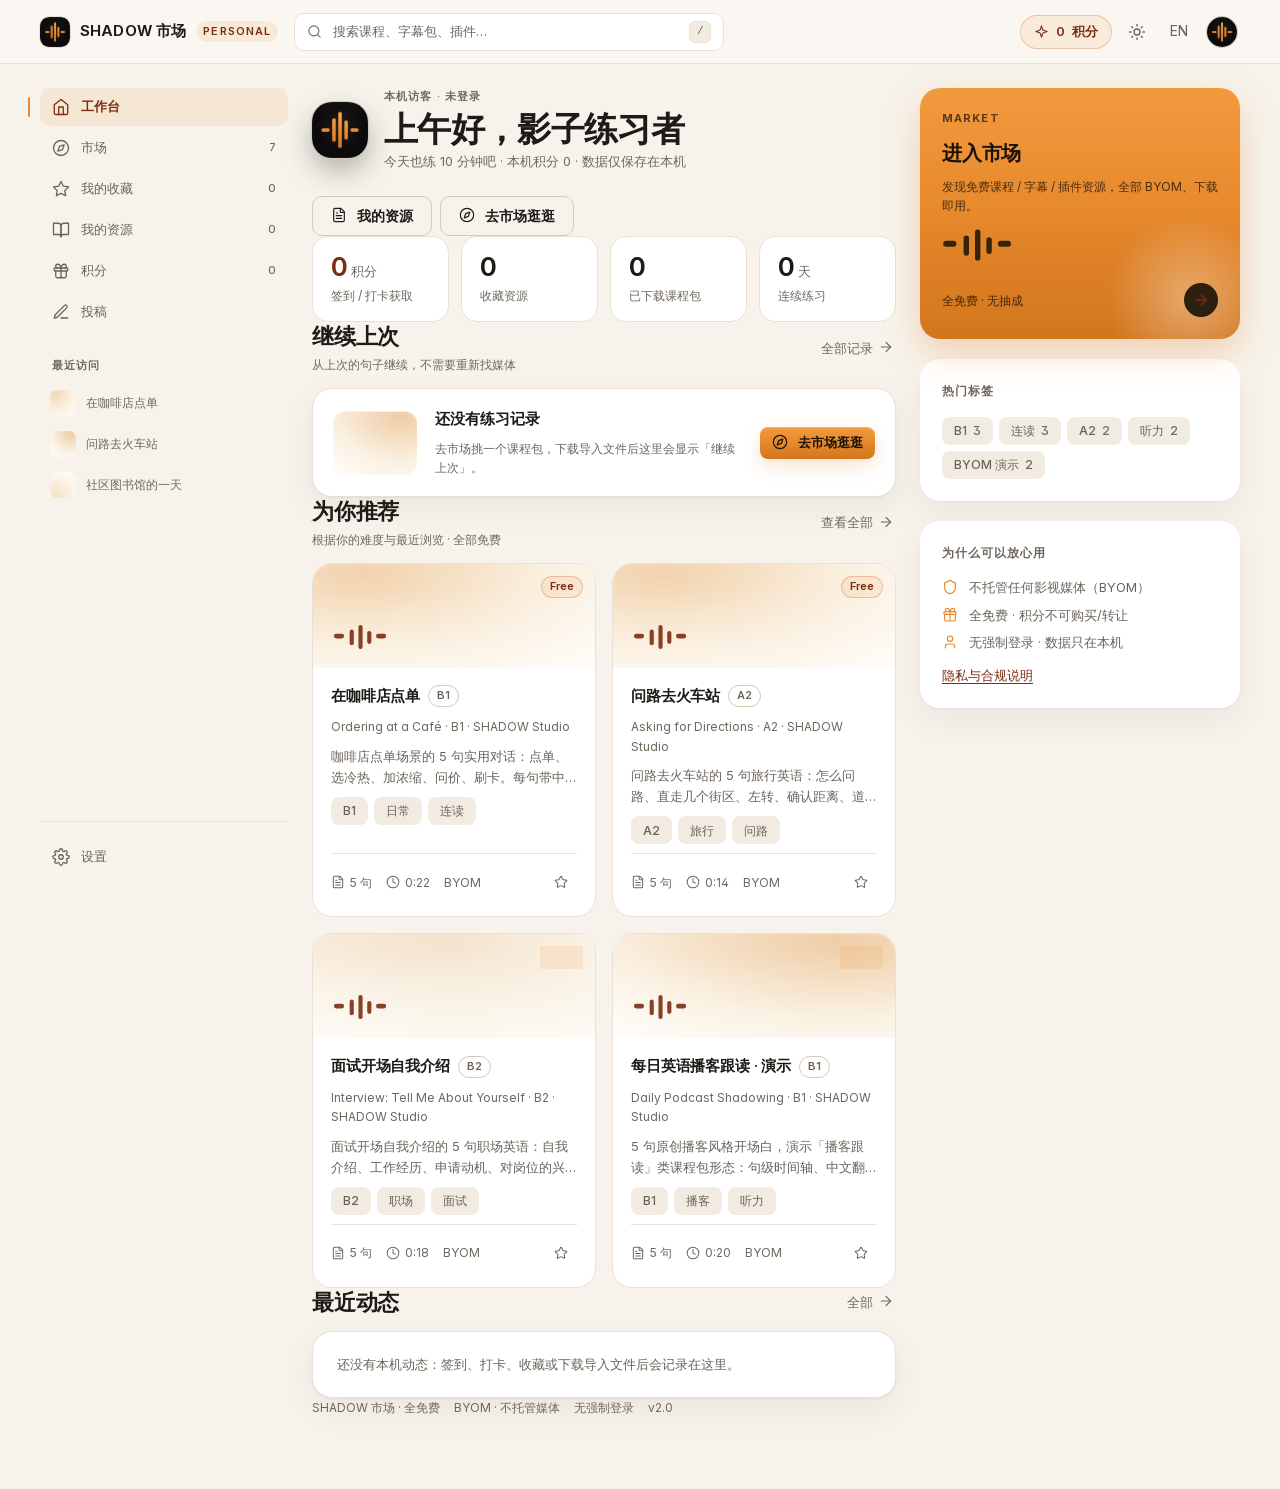
==== commit 06e7983a: "fix(sw): 旧 P0 Service Worker 自动迁移（清旧缓存+注销+自动刷新一次，避免新壳/旧脚本混用）" ====
--- a/index.html
+++ b/index.html
@@ -28,6 +28,50 @@
       var dark = pref === 'dark' || (pref === 'system' && window.matchMedia && window.matchMedia('(prefers-color-scheme: dark)').matches);
       document.documentElement.dataset.theme = dark ? 'dark' : 'light';
       document.documentElement.dataset.themePref = pref;
+    })();
+  </script>
+
+  <!-- 旧版 Service Worker 自动迁移：
+       P0 旧 SW 会 cache-first 返回旧 app.js/CSS，与新 index.html 混用会白屏/404。
+       检测到「有 SW 控制 + 壳版本不一致」时清掉本应用缓存并自动刷新一次，避免用户手动清缓存。 -->
+  <script>
+    (function () {
+      var SHELL = '2026.11.03.1';
+      var KEY = 'shadow.market.shell.v1';
+      var stored = null;
+      try { stored = localStorage.getItem(KEY) || null; } catch (e) { /* ignore */ }
+      var hasController = false;
+      try { hasController = !!(navigator.serviceWorker && navigator.serviceWorker.controller); } catch (e) { /* ignore */ }
+      if (stored === SHELL || !hasController) {
+        try { localStorage.setItem(KEY, SHELL); } catch (e) { /* ignore */ }
+        return;
+      }
+      // 旧壳缓存与新资源混用：标记后跳过 app.js，清缓存 + 注销旧 SW，然后自动刷新
+      window.__SHELL_STALE__ = true;
+      try { localStorage.setItem(KEY, SHELL); } catch (e) { /* ignore */ }
+      document.documentElement.style.visibility = 'hidden';
+      var tasks = [];
+      try {
+        tasks.push(navigator.serviceWorker.getRegistrations().then(function (regs) {
+          return Promise.all(regs.map(function (r) { return r.unregister().catch(function () {}); }));
+        }).catch(function () {}));
+      } catch (e) { /* ignore */ }
+      try {
+        if (window.caches) {
+          tasks.push(caches.keys().then(function (keys) {
+            return Promise.all(keys.filter(function (k) { return k.indexOf('shadow-market-') === 0; })
+              .map(function (k) { return caches.delete(k).catch(function () {}); }));
+          }).catch(function () {}));
+        }
+      } catch (e) { /* ignore */ }
+      var done = false;
+      function reload() {
+        if (done) return;
+        done = true;
+        try { location.reload(); } catch (e) { /* ignore */ }
+      }
+      try { Promise.all(tasks).then(reload, reload); } catch (e) { reload(); }
+      setTimeout(reload, 1500);
     })();
   </script>
 
@@ -231,6 +275,15 @@
   <div class="noscript">SHADOW 市场需要 JavaScript 才能浏览资源。请启用 JavaScript，或用 <code>node market/serve.mjs</code> 本地启动后访问。</div>
 </noscript>
 
-<script type="module" src="assets/js/app.js"></script>
+<!-- 旧 SW 迁移中不加载旧脚本（等待自动刷新）；正常访问动态注入，避免旧缓存模块抢先执行 -->
+<script>
+  (function () {
+    if (window.__SHELL_STALE__) return;
+    var s = document.createElement('script');
+    s.type = 'module';
+    s.src = 'assets/js/app.js';
+    document.body.appendChild(s);
+  })();
+</script>
 </body>
 </html>
